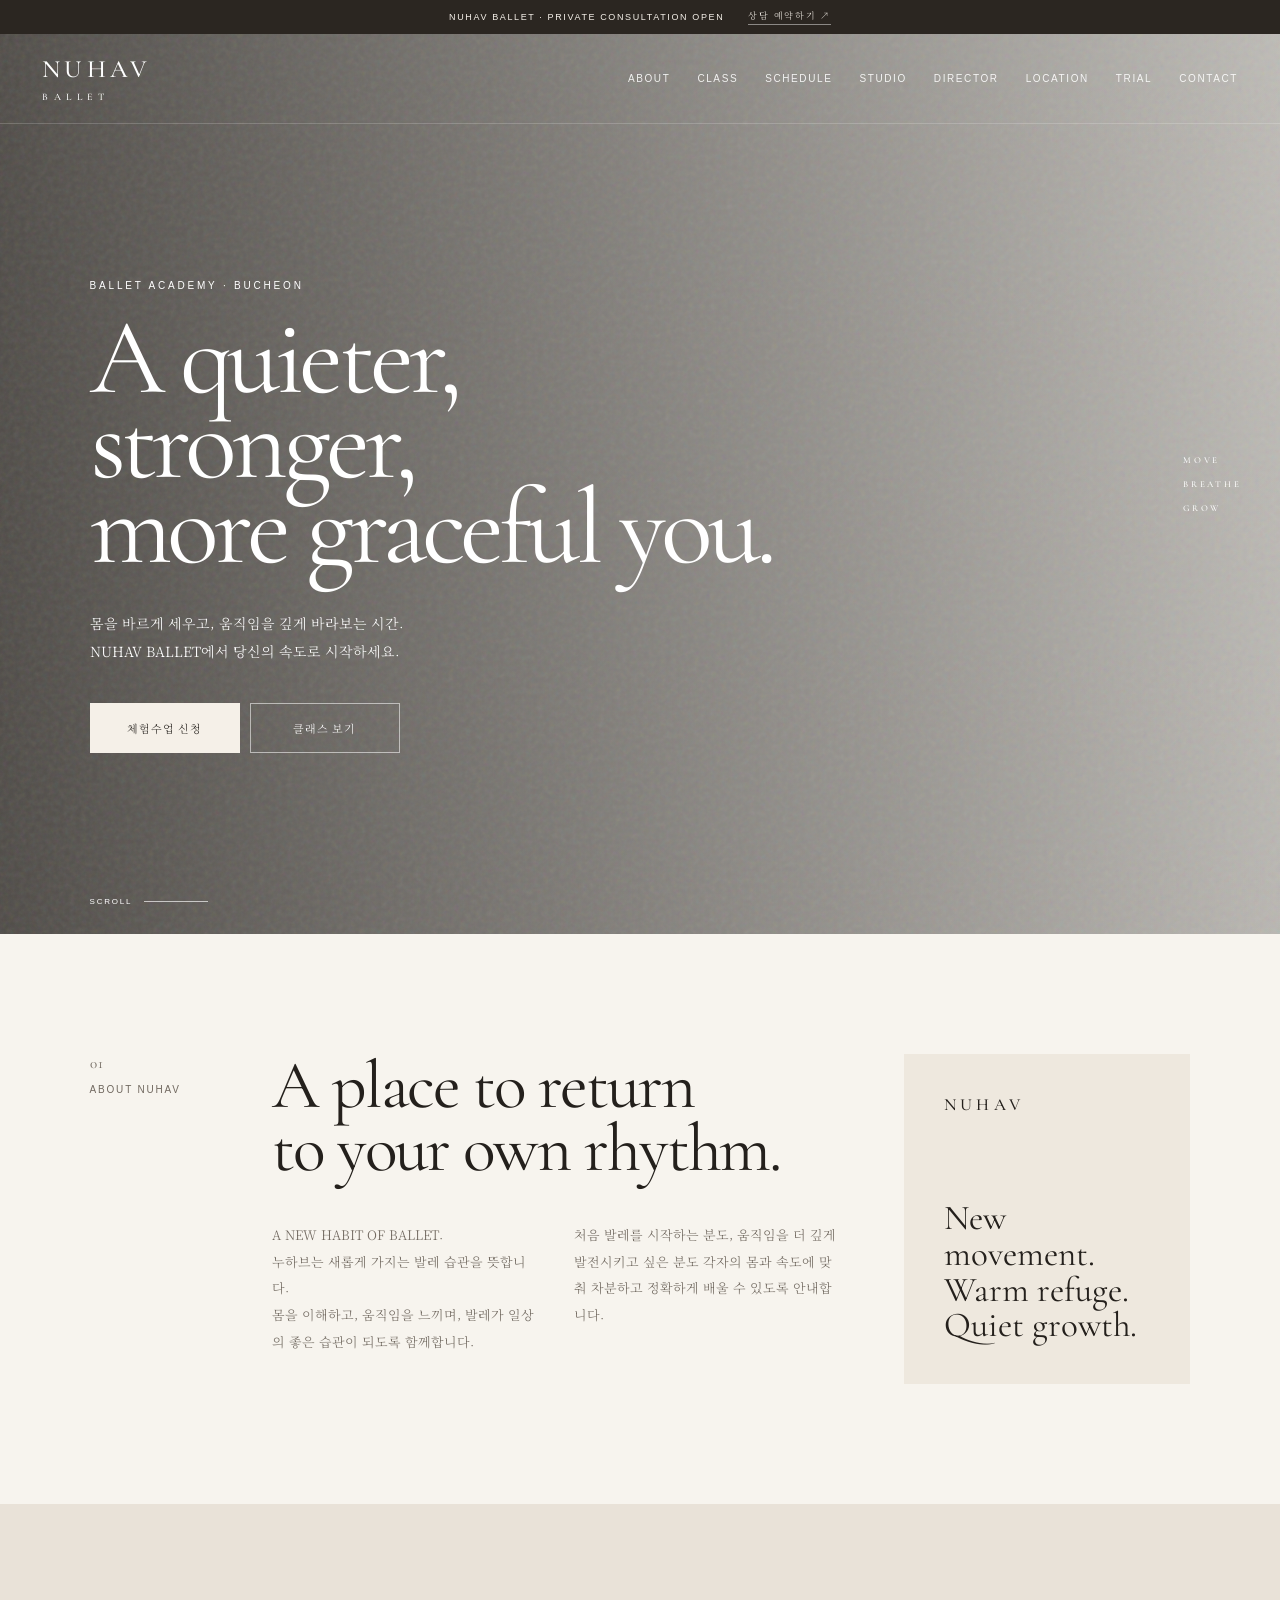
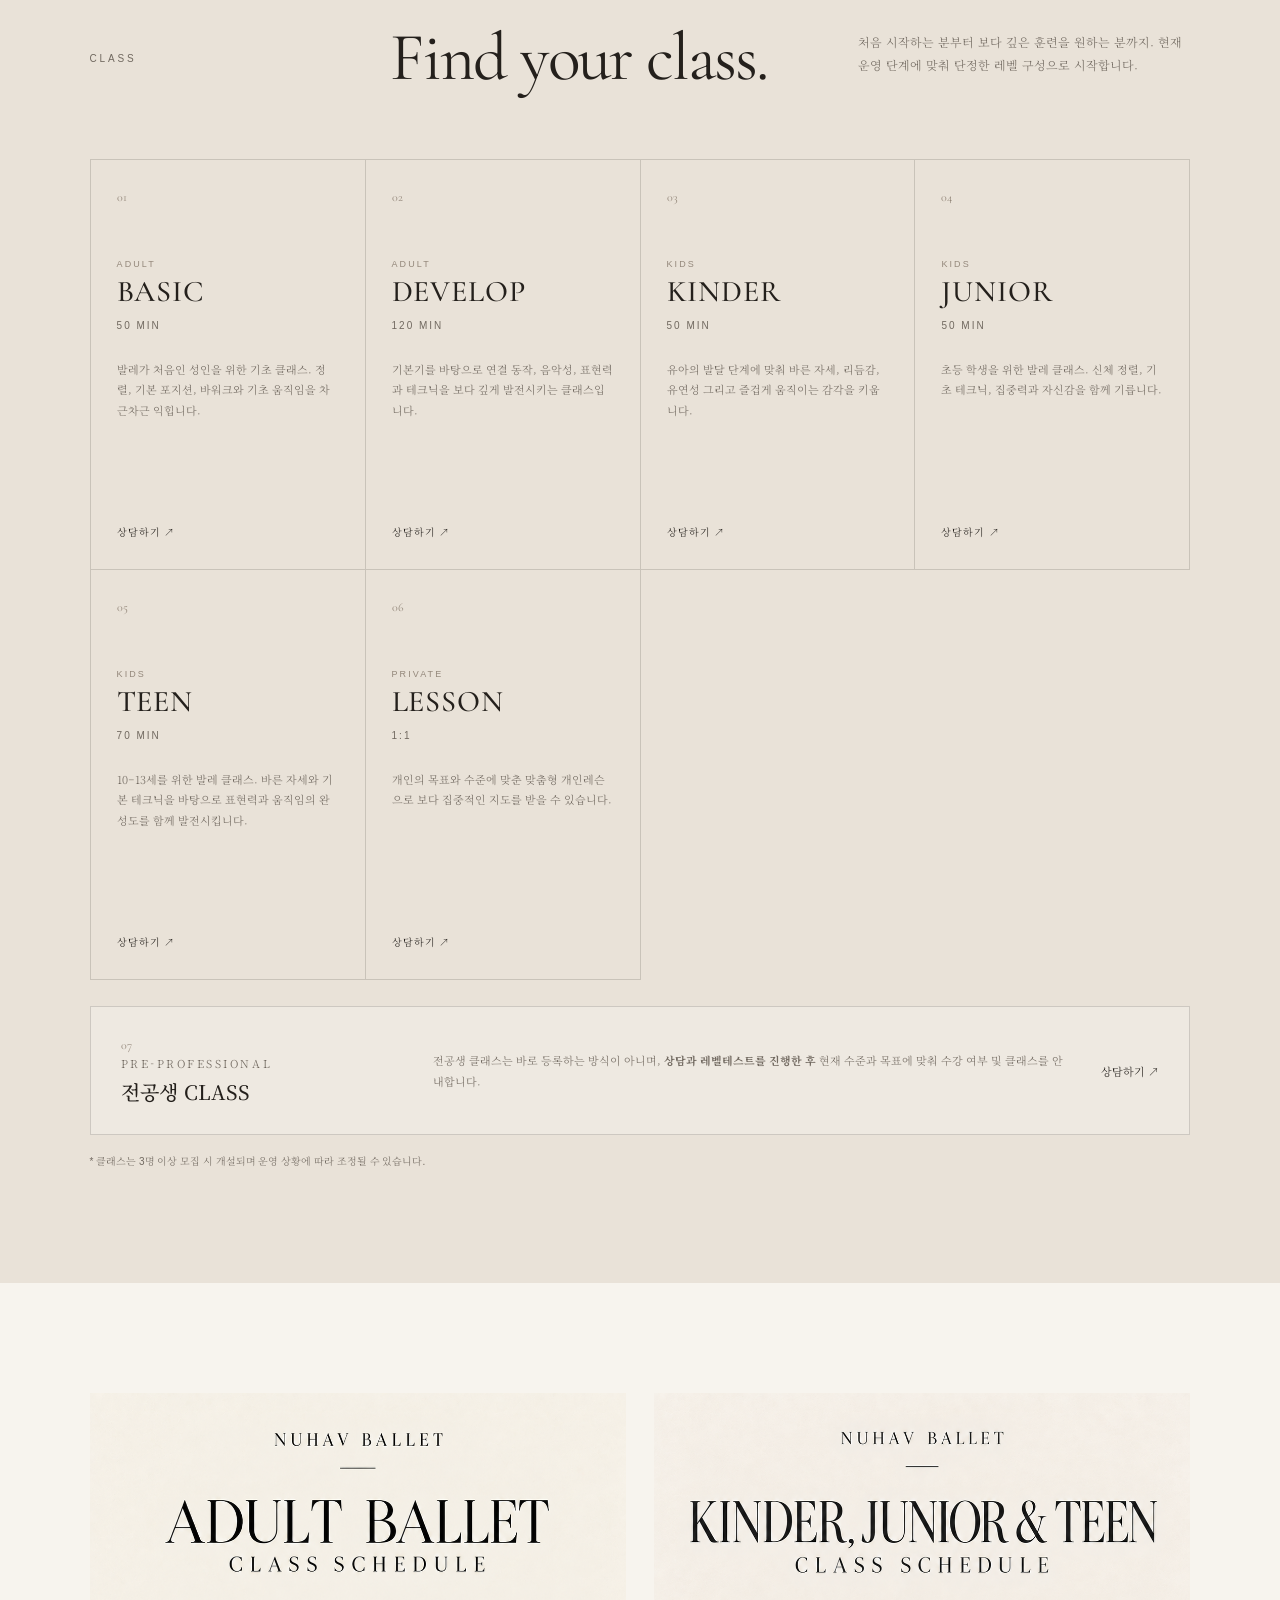
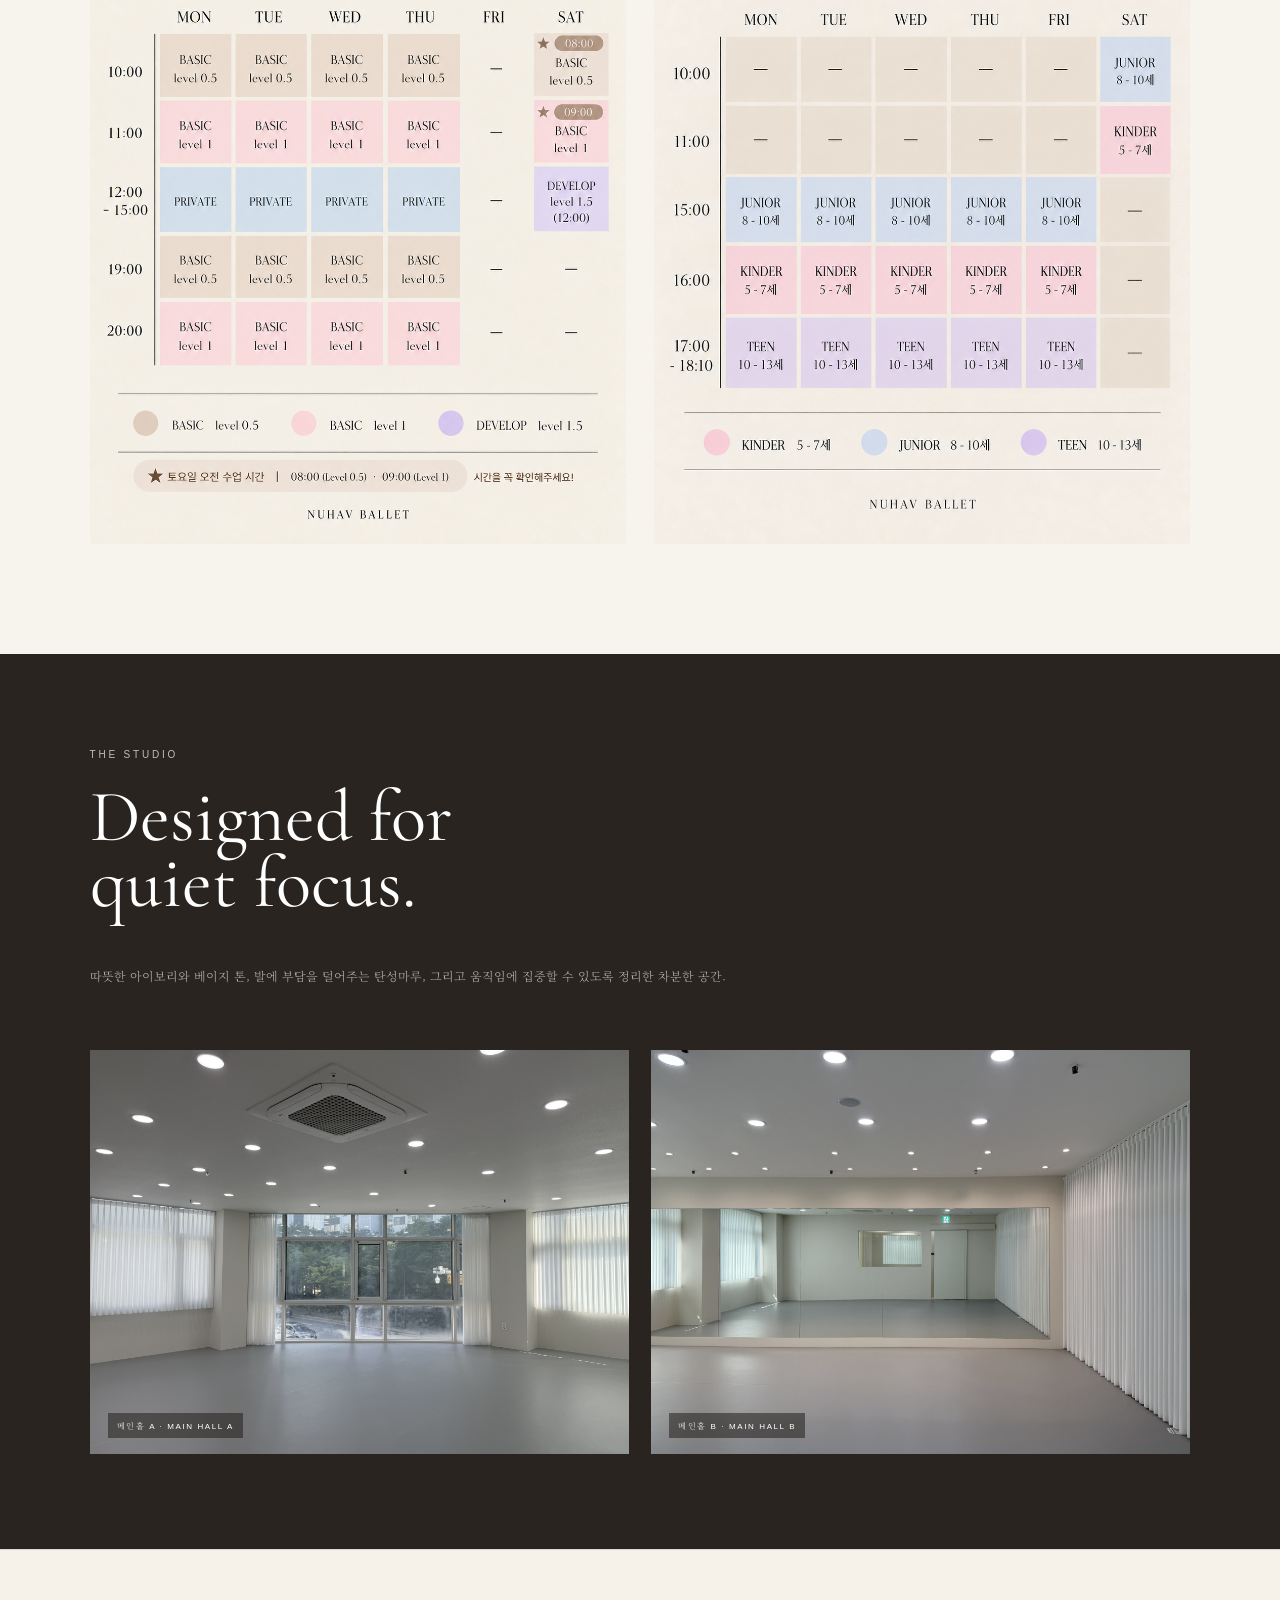
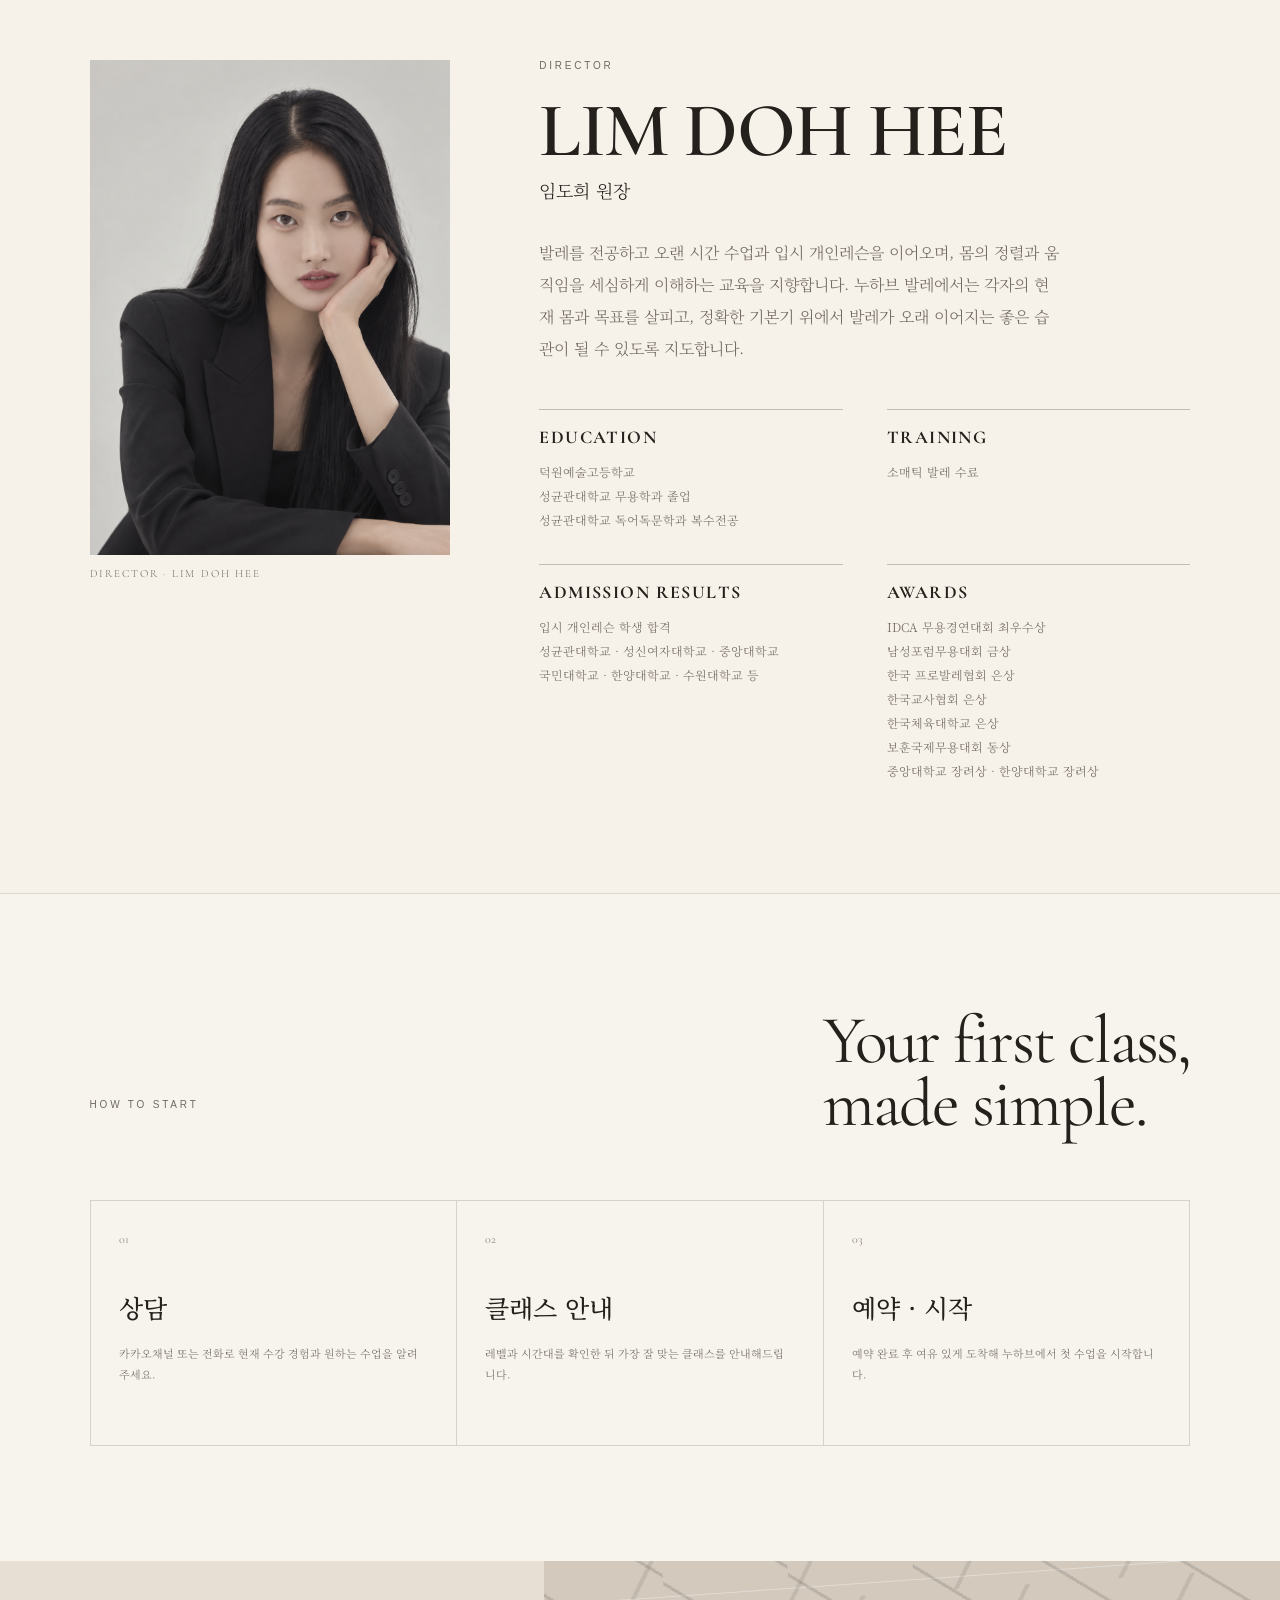
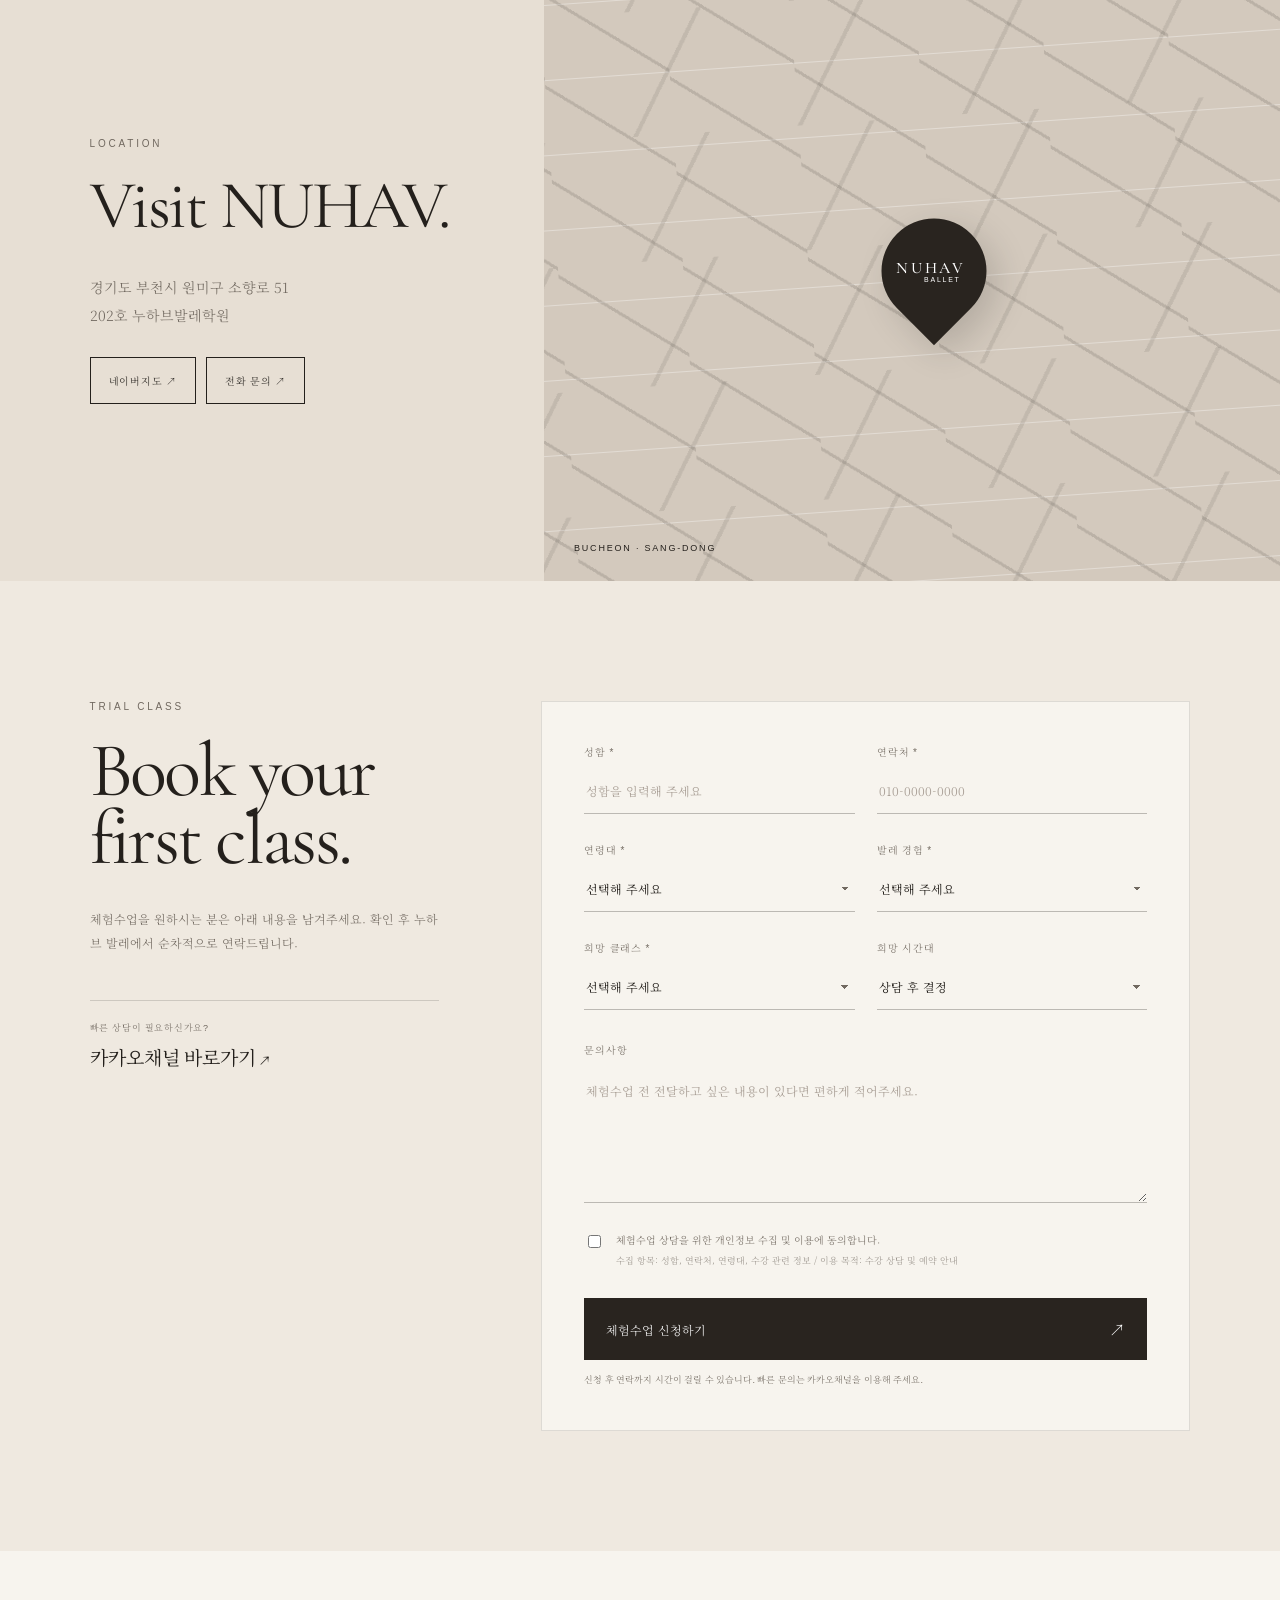
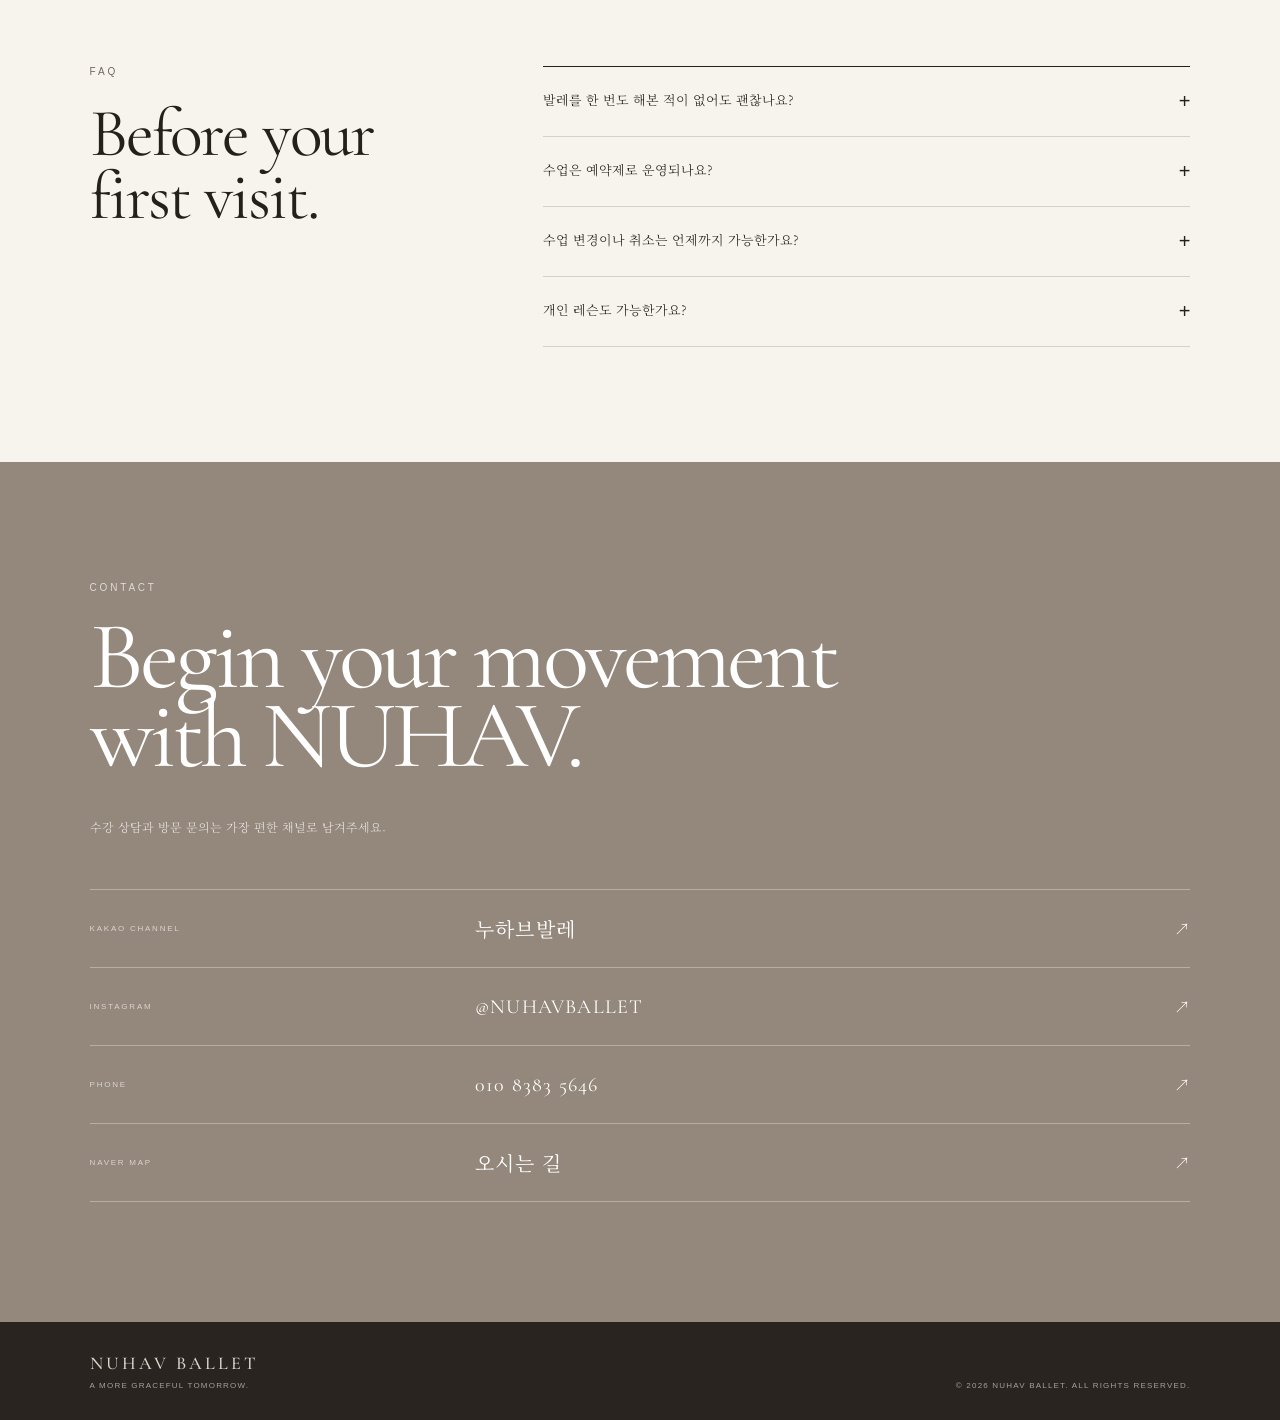
==== index.html @ 1d41208e "Update index.html" ====
<!DOCTYPE html>
<html lang="ko">
<head>
  <meta charset="UTF-8" />
  <meta name="viewport" content="width=device-width, initial-scale=1.0" />
  <meta name="description" content="부천 중동·상동 누하브 발레. 성인발레, Kinder, Junior, Teen, 개인레슨과 전공생 상담·레벨테스트를 운영하는 발레 교육기관입니다." />
  <meta name="robots" content="index,follow,max-image-preview:large" />
  <link rel="canonical" href="https://www.nuhavballet.com/" />
  <meta name="theme-color" content="#f2eee7" />
  <meta property="og:title" content="누하브 발레 | 부천 중동·상동 발레 | NUHAV BALLET" />
  <meta property="og:description" content="부천 중동·상동 누하브 발레. 성인발레, Kinder, Junior, Teen, 개인레슨 및 전공생 상담·레벨테스트." />
  <meta property="og:type" content="website" />
  <meta property="og:url" content="https://www.nuhavballet.com/" />
 <meta property="og:image" content="https://www.nuhavballet.com/nuhav_link_cover.png?v=20260916" />
  <title>누하브 발레 | 부천 중동·상동 성인·키즈 발레 | NUHAV BALLET</title>

  <link rel="preconnect" href="https://fonts.googleapis.com">
  <link rel="preconnect" href="https://fonts.gstatic.com" crossorigin>
  <link href="https://fonts.googleapis.com/css2?family=Cormorant+Garamond:wght@400;500;600&family=Noto+Serif+KR:wght@300;400;500&display=swap" rel="stylesheet">
<link rel="stylesheet" href="style.css" />
</head>

<body>
  <div class="announcement">
    <span>NUHAV BALLET · PRIVATE CONSULTATION OPEN</span>
    <a href="#contact">상담 예약하기 ↗</a>
  </div>

  <header class="site-header" id="top">
    <a class="brand" href="#top" aria-label="NUHAV BALLET 홈">
      <span class="brand-main">NUHAV</span>
      <span class="brand-sub">BALLET</span>
    </a>

    <button class="menu-toggle" aria-label="메뉴 열기">☰</button>

    <nav class="nav">
      <a href="#about">ABOUT</a>
      <a href="#classes">CLASS</a>
      <a href="#schedule">SCHEDULE</a>
      <a href="#studio">STUDIO</a>
      <a href="#director">DIRECTOR</a>
      <a href="#location">LOCATION</a>
      <a href="#trial">TRIAL</a>
      <a href="#contact">CONTACT</a>
    </nav>
  </header>

  <main>
    <section class="hero">
      <div class="hero-image" aria-hidden="true"></div>
      <div class="hero-overlay"></div>
      <div class="hero-grain"></div>

      <div class="hero-content">
        <p class="eyebrow">BALLET ACADEMY · BUCHEON</p>
        <h1>
          A quieter,<br>
          stronger,<br>
          more graceful you.
        </h1>
        <p class="hero-copy">
          몸을 바르게 세우고, 움직임을 깊게 바라보는 시간.<br>
          NUHAV BALLET에서 당신의 속도로 시작하세요.
        </p>
        <div class="hero-actions">
          <a class="btn btn-primary" href="#trial">체험수업 신청</a>
          <a class="btn btn-ghost" href="#classes">클래스 보기</a>
        </div>
      </div>

      <div class="hero-side">
        <span>MOVE</span>
        <span>BREATHE</span>
        <span>GROW</span>
      </div>

      <a class="scroll-indicator" href="#about">
        <span>SCROLL</span>
        <i></i>
      </a>
    </section>

    <section class="section about" id="about">
      <div class="section-kicker">
        <span>01</span>
        <p>ABOUT NUHAV</p>
      </div>

      <div class="about-main reveal">
        <h2>A place to return<br>to your own rhythm.</h2>
        <div class="about-columns">
          <p>
            A NEW HABIT OF BALLET.<br>
            누하브는 새롭게 가지는 발레 습관을 뜻합니다.<br>
            몸을 이해하고, 움직임을 느끼며, 발레가 일상의 좋은 습관이 되도록 함께합니다.
          </p>
          <p>
            처음 발레를 시작하는 분도, 움직임을 더 깊게 발전시키고 싶은 분도
            각자의 몸과 속도에 맞춰 차분하고 정확하게 배울 수 있도록 안내합니다.
          </p>
        </div>
      </div>

      <div class="manifesto reveal">
        <span>NUHAV</span>
        <p>New movement.<br>Warm refuge.<br>Quiet growth.</p>
      </div>
    </section>

    <section class="class-overview" id="classes">
      <div class="class-intro reveal">
        <p class="eyebrow dark">CLASS</p>
        <h2>Find your class.</h2>
        <p>
          처음 시작하는 분부터 보다 깊은 훈련을 원하는 분까지.
          현재 운영 단계에 맞춰 단정한 레벨 구성으로 시작합니다.
        </p>
      </div>

      <div class="class-cards">
        <article class="program-card">
          <span class="program-no">01</span>
          <div>
            <p class="program-label">ADULT</p>
            <h3>BASIC</h3>
          </div>
          <p class="program-time">50 MIN</p>
          <p class="program-desc">발레가 처음인 성인을 위한 기초 클래스. 정렬, 기본 포지션, 바워크와 기초 움직임을 차근차근 익힙니다.</p>
          <a href="#contact">상담하기 ↗</a>
        </article>

        <article class="program-card">
          <span class="program-no">02</span>
          <div>
            <p class="program-label">ADULT</p>
            <h3>DEVELOP</h3>
          </div>
          <p class="program-time">120 MIN</p>
          <p class="program-desc">기본기를 바탕으로 연결 동작, 음악성, 표현력과 테크닉을 보다 깊게 발전시키는 클래스입니다.</p>
          <a href="#contact">상담하기 ↗</a>
        </article>

        <article class="program-card">
          <span class="program-no">03</span>
          <div>
            <p class="program-label">KIDS</p>
            <h3>KINDER</h3>
          </div>
          <p class="program-time">50 MIN</p>
          <p class="program-desc">유아의 발달 단계에 맞춰 바른 자세, 리듬감, 유연성 그리고 즐겁게 움직이는 감각을 키웁니다.</p>
          <a href="#contact">상담하기 ↗</a>
        </article>

        <article class="program-card">
          <span class="program-no">04</span>
          <div>
            <p class="program-label">KIDS</p>
            <h3>JUNIOR</h3>
          </div>
          <p class="program-time">50 MIN</p>
          <p class="program-desc">초등 학생을 위한 발레 클래스. 신체 정렬, 기초 테크닉, 집중력과 자신감을 함께 기릅니다.</p>
          <a href="#contact">상담하기 ↗</a>
        </article>

        <article class="program-card reveal">
          <span class="program-no">05</span>
          <div><p class="program-label">KIDS</p><h3>TEEN</h3></div>
          <p class="program-time">70 MIN</p>
          <p class="program-desc">10–13세를 위한 발레 클래스. 바른 자세와 기본 테크닉을 바탕으로 표현력과 움직임의 완성도를 함께 발전시킵니다.</p>
          <a href="#contact">상담하기 ↗</a>
        </article>

        <article class="program-card reveal">
          <span class="program-no">06</span>
          <div><p class="program-label">PRIVATE</p><h3>LESSON</h3></div>
          <p class="program-time">1:1</p>
          <p class="program-desc">개인의 목표와 수준에 맞춘 맞춤형 개인레슨으로 보다 집중적인 지도를 받을 수 있습니다.</p>
          <a href="#contact">상담하기 ↗</a>
        </article>
      </div>

      <div class="prepro-card reveal">
        <div><span class="program-no">07</span><p class="program-label">PRE-PROFESSIONAL</p><h3>전공생 CLASS</h3></div>
        <p>전공생 클래스는 바로 등록하는 방식이 아니며, <strong>상담과 레벨테스트를 진행한 후</strong> 현재 수준과 목표에 맞춰 수강 여부 및 클래스를 안내합니다.</p>
        <a href="#contact">상담하기 ↗</a>
      </div>
      <p class="class-note">* 클래스는 3명 이상 모집 시 개설되며 운영 상황에 따라 조정될 수 있습니다.</p>
    </section>

    <section class="schedule-section schedule-images-section" id="schedule">
  <div class="schedule-image-grid reveal">
    <img src="schedule_adult.png" alt="Adult Ballet Class Schedule">
    <img src="schedule_kids.png" alt="Kinder Junior Teen Class Schedule">
  </div>
</section>

    <section class="studio-editorial" id="studio">
      <div class="studio-text reveal">
        <p class="eyebrow light">THE STUDIO</p>
        <h2>Designed for<br>quiet focus.</h2>
        <p>
          따뜻한 아이보리와 베이지 톤, 발에 부담을 덜어주는 탄성마루,
          그리고 움직임에 집중할 수 있도록 정리한 차분한 공간.
        </p>
      </div>

      <figure class="studio-main-photo reveal">
        <img src="studio_main_a.png" alt="누하브 발레 메인홀 A">
        <figcaption>메인홀 A · MAIN HALL A</figcaption>
      </figure>

      <figure class="studio-sub-photo reveal">
        <img src="studio_main_b.png" alt="누하브 발레 메인홀 B">
        <figcaption>메인홀 B · MAIN HALL B</figcaption>
      </figure>
    </section>

    <section class="director-section reveal" id="director">
      <div class="director-portrait-wrap">
        <figure class="director-portrait">
          <img src="director_lim_doh_hee.png" alt="누하브 발레 임도희 원장 프로필" loading="lazy">
        </figure>
        <p class="director-caption">DIRECTOR · LIM DOH HEE</p>
      </div>
      <div class="director-content">
        <div class="director-heading">
          <p class="eyebrow dark">DIRECTOR</p>
          <h2>LIM DOH HEE</h2>
          <p class="director-name">임도희 원장</p>
          <p class="director-copy">발레를 전공하고 오랜 시간 수업과 입시 개인레슨을 이어오며, 몸의 정렬과 움직임을 세심하게 이해하는 교육을 지향합니다. 누하브 발레에서는 각자의 현재 몸과 목표를 살피고, 정확한 기본기 위에서 발레가 오래 이어지는 좋은 습관이 될 수 있도록 지도합니다.</p>
        </div>
        <div class="director-profile">
          <div><h3>EDUCATION</h3><p>덕원예술고등학교<br>성균관대학교 무용학과 졸업<br>성균관대학교 독어독문학과 복수전공</p></div>
          <div><h3>TRAINING</h3><p>소매틱 발레 수료</p></div>
          <div><h3>ADMISSION RESULTS</h3><p>입시 개인레슨 학생 합격<br>성균관대학교 · 성신여자대학교 · 중앙대학교<br>국민대학교 · 한양대학교 · 수원대학교 등</p></div>
          <div><h3>AWARDS</h3><p>IDCA 무용경연대회 최우수상<br>남성포럼무용대회 금상<br>한국 프로발레협회 은상<br>한국교사협회 은상<br>한국체육대학교 은상<br>보훈국제무용대회 동상<br>중앙대학교 장려상 · 한양대학교 장려상</p></div>
        </div>
      </div>
    </section>

    <section class="steps-section">
      <div class="steps-title reveal">
        <p class="eyebrow dark">HOW TO START</p>
        <h2>Your first class,<br>made simple.</h2>
      </div>
      <div class="steps reveal">
        <div class="step">
          <span>01</span>
          <h3>상담</h3>
          <p>카카오채널 또는 전화로 현재 수강 경험과 원하는 수업을 알려주세요.</p>
        </div>
        <div class="step">
          <span>02</span>
          <h3>클래스 안내</h3>
          <p>레벨과 시간대를 확인한 뒤 가장 잘 맞는 클래스를 안내해드립니다.</p>
        </div>
        <div class="step">
          <span>03</span>
          <h3>예약 · 시작</h3>
          <p>예약 완료 후 여유 있게 도착해 누하브에서 첫 수업을 시작합니다.</p>
        </div>
      </div>
    </section>

    <section class="location-section" id="location">
      <div class="location-copy reveal">
        <p class="eyebrow dark">LOCATION</p>
        <h2>Visit NUHAV.</h2>
        <p class="location-address">
          경기도 부천시 원미구 소향로 51<br>
          202호 누하브발레학원
        </p>
        <div class="location-buttons">
          <a class="line-button" href="https://naver.me/G8fPqrv3" target="_blank" rel="noopener">네이버지도 ↗</a>
          <a class="line-button" href="tel:01083835646">전화 문의 ↗</a>
        </div>
      </div>

      <a class="map-preview reveal" href="https://naver.me/G8fPqrv3" target="_blank" rel="noopener">
        <div class="map-grid"></div>
        <div class="map-pin">
          <span>NUHAV</span>
          <small>BALLET</small>
        </div>
        <div class="map-copy">BUCHEON · SANG-DONG</div>
      </a>
    </section>


    <section class="trial-section" id="trial">
      <div class="trial-intro reveal">
        <p class="eyebrow dark">TRIAL CLASS</p>
        <h2>Book your<br>first class.</h2>
        <p class="trial-copy">
          체험수업을 원하시는 분은 아래 내용을 남겨주세요.
          확인 후 누하브 발레에서 순차적으로 연락드립니다.
        </p>

        <div class="trial-contact-note">
          <span>빠른 상담이 필요하신가요?</span>
          <a href="https://pf.kakao.com/_xnpvJX" target="_blank" rel="noopener">카카오채널 바로가기 ↗</a>
        </div>
      </div>

      <form class="trial-form reveal"
            name="trial-class"
            method="POST"
            data-netlify="true"
            netlify-honeypot="bot-field"
            action="thanks.html">
        <input type="hidden" name="form-name" value="trial-class">
        <p class="hidden-field">
          <label>Don’t fill this out: <input name="bot-field"></label>
        </p>

        <div class="form-grid">
          <label class="field">
            <span>성함 *</span>
            <input type="text" name="name" placeholder="성함을 입력해 주세요" required>
          </label>

          <label class="field">
            <span>연락처 *</span>
            <input type="tel" name="phone" placeholder="010-0000-0000" inputmode="tel" required>
          </label>

          <label class="field">
            <span>연령대 *</span>
            <select name="age_group" required>
              <option value="" selected disabled>선택해 주세요</option>
              <option>유아</option>
              <option>초등학생</option>
              <option>중학생 이상</option>
              <option>20대</option>
              <option>30대</option>
              <option>40대</option>
              <option>50대 이상</option>
            </select>
          </label>

          <label class="field">
            <span>발레 경험 *</span>
            <select name="experience" required>
              <option value="" selected disabled>선택해 주세요</option>
              <option>처음이에요</option>
              <option>3개월 미만</option>
              <option>3개월–1년</option>
              <option>1년 이상</option>
              <option>전공 경험 있음</option>
            </select>
          </label>

          <label class="field">
            <span>희망 클래스 *</span>
            <select name="class" required>
              <option value="" selected disabled>선택해 주세요</option>
              <option>Adult Basic</option>
              <option>Adult Develop</option>
              <option>Kinder</option>
              <option>Junior</option>
              <option>Teen</option>
              <option>Private Lesson</option>
              <option>전공생 상담·레벨테스트</option>
              <option>상담 후 결정</option>
            </select>
          </label>

          <label class="field">
            <span>희망 시간대</span>
            <select name="preferred_time">
              <option value="" selected>상담 후 결정</option>
              <option>평일 오전</option>
              <option>평일 오후</option>
              <option>평일 저녁</option>
              <option>토요일 오전</option>
              <option>개인레슨 12:00–15:00</option>
            </select>
          </label>
        </div>

        <label class="field field-full">
          <span>문의사항</span>
          <textarea name="message" rows="5" placeholder="체험수업 전 전달하고 싶은 내용이 있다면 편하게 적어주세요."></textarea>
        </label>

        <label class="privacy-check">
          <input type="checkbox" name="privacy_agree" value="동의" required>
          <span>
            체험수업 상담을 위한 개인정보 수집 및 이용에 동의합니다.
            <small>수집 항목: 성함, 연락처, 연령대, 수강 관련 정보 / 이용 목적: 수강 상담 및 예약 안내</small>
          </span>
        </label>

        <button class="trial-submit" type="submit">
          <span>체험수업 신청하기</span>
          <em>↗</em>
        </button>

        <p class="form-helper">
          신청 후 연락까지 시간이 걸릴 수 있습니다. 빠른 문의는 카카오채널을 이용해 주세요.
        </p>
      </form>
    </section>

    <section class="faq-section">
      <div class="faq-title reveal">
        <p class="eyebrow dark">FAQ</p>
        <h2>Before your first visit.</h2>
      </div>

      <div class="faq-list reveal">
        <button class="faq-item">
          <span>발레를 한 번도 해본 적이 없어도 괜찮나요?</span>
          <i>+</i>
          <p>네. Adult Basic은 처음 시작하는 분도 부담 없이 참여할 수 있도록 기본 정렬과 기초 동작부터 진행합니다.</p>
        </button>
        <button class="faq-item">
          <span>수업은 예약제로 운영되나요?</span>
          <i>+</i>
          <p>네. 원활한 클래스 운영을 위해 모든 수업은 예약제로 운영됩니다.</p>
        </button>
        <button class="faq-item">
          <span>수업 변경이나 취소는 언제까지 가능한가요?</span>
          <i>+</i>
          <p>수업 시작 24시간 전까지 변경이 가능하며, 24시간 이내 취소 및 무단 결석은 1회 수업으로 차감됩니다.</p>
        </button>
        <button class="faq-item">
          <span>개인 레슨도 가능한가요?</span>
          <i>+</i>
          <p>네. Private Lesson은 사전 상담 및 예약을 통해 진행합니다.</p>
        </button>
      </div>
    </section>

    <section class="contact" id="contact">
      <div class="contact-inner reveal">
        <p class="eyebrow light">CONTACT</p>
        <h2>Begin your movement<br>with NUHAV.</h2>
        <p class="contact-copy">수강 상담과 방문 문의는 가장 편한 채널로 남겨주세요.</p>

        <div class="contact-links">
          <a href="https://pf.kakao.com/_xnpvJX" target="_blank" rel="noopener">
            <span>KAKAO CHANNEL</span><b>누하브발레</b><em>↗</em>
          </a>
          <a href="https://www.instagram.com/nuhavballet/" target="_blank" rel="noopener">
            <span>INSTAGRAM</span><b>@NUHAVBALLET</b><em>↗</em>
          </a>
          <a href="tel:01083835646">
            <span>PHONE</span><b>010 8383 5646</b><em>↗</em>
          </a>
          <a href="https://naver.me/G8fPqrv3" target="_blank" rel="noopener">
            <span>NAVER MAP</span><b>오시는 길</b><em>↗</em>
          </a>
        </div>
      </div>
    </section>
  </main>

  <footer>
    <div>
      <strong>NUHAV BALLET</strong>
      <p>A MORE GRACEFUL TOMORROW.</p>
    </div>
    <p>© 2026 NUHAV BALLET. ALL RIGHTS RESERVED.</p>
  </footer>

  <div class="mobile-cta">
    <a href="tel:01083835646">전화</a>
    <a href="#trial">체험수업 신청</a>
  </div>

  <script src="script.js"></script>
</body>
</html>
---- style.css ----
*{box-sizing:border-box}
html{scroll-behavior:smooth}
:root{
  --paper:#f7f4ee;
  --ivory:#eee8de;
  --sand:#d9cfc2;
  --taupe:#94887b;
  --ink:#24201c;
  --muted:#716960;
  --deep:#29241f;
  --line:rgba(36,32,28,.16);
}
body{
  margin:0;
  background:var(--paper);
  color:var(--ink);
  font-family:Arial,"Noto Serif KR",sans-serif;
  font-weight:300;
}
a{color:inherit;text-decoration:none}
button{font:inherit}

.announcement{
  height:34px;background:#2b2621;color:#f5f0e9;
  display:flex;align-items:center;justify-content:center;gap:24px;
  font-size:9px;letter-spacing:.18em;position:relative;z-index:50
}
.announcement a{border-bottom:1px solid rgba(255,255,255,.45);padding-bottom:2px}

.site-header{
  position:fixed;top:34px;left:0;right:0;z-index:40;
  display:flex;align-items:center;justify-content:space-between;
  padding:20px 42px;color:#fff;border-bottom:1px solid rgba(255,255,255,.18);
  transition:.3s
}
.site-header.scrolled{
  top:0;background:rgba(247,244,238,.94);backdrop-filter:blur(14px);
  color:var(--ink);border-color:var(--line)
}
.brand{display:flex;flex-direction:column;line-height:.85}
.brand-main{font:500 25px "Cormorant Garamond",serif;letter-spacing:.17em}
.brand-sub{font:500 10px "Cormorant Garamond",serif;letter-spacing:.55em;margin-top:7px}
.nav{display:flex;gap:27px;font-size:10px;letter-spacing:.16em}
.nav a{opacity:.88}
.menu-toggle{display:none;border:0;background:none;color:inherit;font-size:22px}

.hero{
  min-height:100vh;position:relative;display:flex;align-items:center;
  overflow:hidden;color:white;padding:145px 7vw 80px
}
.hero-image{
  position:absolute;inset:0;
  background-image:url("assets/studio_signage.png");
  background-size:cover;background-position:center;
  transform:scale(1.02);
  filter:saturate(.55) brightness(.72)
}
.hero-overlay{
  position:absolute;inset:0;
  background:
    linear-gradient(90deg,rgba(31,27,23,.72) 0%,rgba(31,27,23,.45) 45%,rgba(31,27,23,.10) 100%),
    linear-gradient(180deg,rgba(0,0,0,.16),rgba(0,0,0,.18))
}
.hero-grain{
  position:absolute;inset:0;opacity:.14;pointer-events:none;
  background-image:url("data:image/svg+xml,%3Csvg viewBox='0 0 180 180' xmlns='http://www.w3.org/2000/svg'%3E%3Cfilter id='n'%3E%3CfeTurbulence type='fractalNoise' baseFrequency='.9' numOctaves='3' stitchTiles='stitch'/%3E%3C/filter%3E%3Crect width='100%25' height='100%25' filter='url(%23n)' opacity='.8'/%3E%3C/svg%3E")
}
.hero-content{position:relative;z-index:3;max-width:990px}
.eyebrow{font-size:10px;letter-spacing:.28em;font-weight:500;margin:0 0 25px}
.eyebrow.dark{color:var(--muted)}
.eyebrow.light{color:rgba(255,255,255,.7)}
.hero h1{
  font:400 clamp(62px,8.4vw,124px)/.79 "Cormorant Garamond","Noto Serif KR",serif;
  letter-spacing:-.045em;margin:0 0 38px
}
.hero-copy{font-family:"Noto Serif KR",serif;font-size:14px;line-height:2;opacity:.88}
.hero-actions{display:flex;gap:10px;margin-top:38px}
.btn{height:50px;min-width:150px;display:inline-flex;align-items:center;justify-content:center;font-size:11px;letter-spacing:.08em}
.btn-primary{background:#f5f0e8;color:var(--ink)}
.btn-ghost{border:1px solid rgba(255,255,255,.55)}
.hero-side{position:absolute;z-index:3;right:38px;top:50%;transform:translateY(-50%);display:flex;flex-direction:column;gap:13px;font:500 9px "Cormorant Garamond",serif;letter-spacing:.32em}
.scroll-indicator{position:absolute;z-index:3;left:7vw;bottom:28px;display:flex;align-items:center;gap:12px;font-size:8px;letter-spacing:.22em}
.scroll-indicator i{display:block;width:64px;height:1px;background:rgba(255,255,255,.65)}

.section{padding:120px 7vw}
.about{display:grid;grid-template-columns:.24fr 1.15fr .58fr;gap:5vw;align-items:start}
.section-kicker{font-size:10px;letter-spacing:.18em;color:var(--muted)}
.section-kicker span{display:block;font:400 15px "Cormorant Garamond",serif;margin-bottom:12px}
.about-main h2,.class-intro h2,.schedule-title h2,.steps-title h2,.location-copy h2,.faq-title h2{
  font:400 clamp(48px,5.3vw,80px)/.93 "Cormorant Garamond","Noto Serif KR",serif;
  letter-spacing:-.03em;margin:0
}
.about-columns{display:grid;grid-template-columns:1fr 1fr;gap:35px;margin-top:42px}
.about-columns p{
  margin:0;font-family:"Noto Serif KR",serif;font-size:13px;line-height:2.05;color:var(--muted)
}
.manifesto{background:var(--ivory);padding:40px;min-height:330px;display:flex;flex-direction:column;justify-content:space-between}
.manifesto span{font:500 17px "Cormorant Garamond",serif;letter-spacing:.25em}
.manifesto p{font:400 35px/1.02 "Cormorant Garamond",serif;margin:0}

.class-overview{background:#e9e2d8;padding:115px 7vw}
.class-intro{display:grid;grid-template-columns:.6fr 1fr .8fr;gap:4vw;align-items:end}
.class-intro>p:last-child{font-family:"Noto Serif KR",serif;font-size:12px;line-height:1.9;color:var(--muted)}
.class-cards{display:grid;grid-template-columns:repeat(4,1fr);margin-top:70px;border-top:1px solid var(--line);border-left:1px solid var(--line)}
.program-card{min-height:410px;padding:30px 26px;border-right:1px solid var(--line);border-bottom:1px solid var(--line);display:flex;flex-direction:column}
.program-no{font:400 12px "Cormorant Garamond",serif;color:var(--taupe);margin-bottom:55px}
.program-label{font-size:9px;letter-spacing:.23em;color:var(--taupe);margin:0 0 4px}
.program-card h3{font:500 30px "Cormorant Garamond",serif;letter-spacing:.03em;margin:0}
.program-time{font-size:10px;letter-spacing:.2em;color:var(--muted);margin:10px 0 28px}
.program-desc{font-family:"Noto Serif KR",serif;font-size:11px;line-height:1.9;color:var(--muted);margin:0}
.program-card a{margin-top:auto;padding-top:30px;font-size:10px;letter-spacing:.1em}
.class-note{font-size:10px;color:var(--muted);margin:18px 0 0}

.schedule-section{padding:120px 7vw;display:grid;grid-template-columns:.7fr 1.3fr;gap:7vw}
.schedule-title>p:last-child{font-family:"Noto Serif KR",serif;font-size:12px;line-height:1.9;color:var(--muted);max-width:420px;margin-top:30px}
.schedule-shell{border-top:1px solid var(--ink)}
.schedule-row{display:grid;grid-template-columns:.6fr 1.4fr 1fr;min-height:68px;align-items:center;border-bottom:1px solid var(--line)}
.schedule-row span,.schedule-row strong{font-size:11px;letter-spacing:.08em}
.schedule-row strong{font-weight:400}
.schedule-row.head span{font-size:9px;letter-spacing:.2em;color:var(--muted)}

.studio-editorial{background:var(--deep);color:#fff;display:grid;grid-template-columns:.74fr 1.26fr .63fr;gap:16px;padding:95px 7vw;min-height:760px}
.studio-text{display:flex;flex-direction:column;justify-content:center;padding-right:3vw}
.studio-text h2{font:400 clamp(52px,5.7vw,85px)/.9 "Cormorant Garamond","Noto Serif KR",serif;margin:0 0 35px}
.studio-text>p:last-child{font-family:"Noto Serif KR",serif;font-size:12px;line-height:2;opacity:.65}
.studio-main-photo,.studio-sub-photo{margin:0;position:relative;overflow:hidden}
.studio-main-photo img,.studio-sub-photo img{width:100%;height:100%;object-fit:cover;display:block;filter:saturate(.75)}
.studio-main-photo figcaption,.studio-sub-photo figcaption{position:absolute;left:18px;bottom:16px;font-size:8px;letter-spacing:.2em;background:rgba(36,32,28,.55);padding:7px 9px}
.studio-sub-photo{margin-top:125px;margin-bottom:70px}

.steps-section{padding:115px 7vw;background:var(--paper)}
.steps-title{display:flex;justify-content:space-between;align-items:end}
.steps-title h2{max-width:650px}
.steps{display:grid;grid-template-columns:repeat(3,1fr);margin-top:65px;border-top:1px solid var(--line);border-left:1px solid var(--line)}
.step{min-height:245px;padding:28px;border-right:1px solid var(--line);border-bottom:1px solid var(--line)}
.step span{font:400 12px "Cormorant Garamond",serif;color:var(--taupe)}
.step h3{font:500 25px "Noto Serif KR",serif;margin:42px 0 18px}
.step p{font-family:"Noto Serif KR",serif;font-size:11px;line-height:1.9;color:var(--muted);max-width:310px}

.location-section{display:grid;grid-template-columns:.85fr 1.15fr;min-height:620px;background:#e7dfd4}
.location-copy{padding:105px 7vw;display:flex;flex-direction:column;justify-content:center}
.location-address{font-family:"Noto Serif KR",serif;font-size:14px;line-height:2;color:var(--muted);margin:36px 0 28px}
.location-buttons{display:flex;gap:10px;flex-wrap:wrap}
.line-button{padding:15px 18px;border:1px solid var(--ink);font-size:10px;letter-spacing:.08em}
.map-preview{position:relative;overflow:hidden;background:#d3c9bd}
.map-grid{position:absolute;inset:-15%;background:
linear-gradient(35deg,transparent 49%,rgba(74,68,62,.18) 49%,rgba(74,68,62,.18) 51%,transparent 51%) 0 0/125px 95px,
linear-gradient(120deg,transparent 49%,rgba(74,68,62,.12) 49%,rgba(74,68,62,.12) 51%,transparent 51%) 0 0/165px 125px,
linear-gradient(0deg,transparent 49%,rgba(255,255,255,.35) 49%,rgba(255,255,255,.35) 51%,transparent 51%) 0 0/75px 75px;
transform:rotate(-4deg)}
.map-pin{position:absolute;left:53%;top:50%;transform:translate(-50%,-50%) rotate(-45deg);width:105px;height:105px;border-radius:50% 50% 50% 0;background:var(--deep);color:white;display:flex;align-items:center;justify-content:center;flex-direction:column;box-shadow:0 15px 35px rgba(0,0,0,.15)}
.map-pin span,.map-pin small{transform:rotate(45deg)}
.map-pin span{font:500 16px "Cormorant Garamond",serif;letter-spacing:.17em}
.map-pin small{font-size:7px;letter-spacing:.25em;margin-top:3px}
.map-copy{position:absolute;left:30px;bottom:28px;font-size:9px;letter-spacing:.2em}

.faq-section{padding:115px 7vw;display:grid;grid-template-columns:.72fr 1.28fr;gap:7vw}
.faq-list{border-top:1px solid var(--ink)}
.faq-item{width:100%;text-align:left;border:0;border-bottom:1px solid var(--line);background:none;padding:23px 0;display:grid;grid-template-columns:1fr auto;gap:20px;cursor:pointer;color:var(--ink)}
.faq-item>span{font-family:"Noto Serif KR",serif;font-size:13px}
.faq-item i{font-style:normal;font-size:20px;font-weight:200}
.faq-item p{display:none;grid-column:1/-1;font-family:"Noto Serif KR",serif;font-size:11px;line-height:1.9;color:var(--muted);max-width:760px;margin:2px 0 4px}
.faq-item.open p{display:block}
.faq-item.open i{transform:rotate(45deg)}

.contact{background:#94877b;color:#fff;padding:120px 7vw}
.contact-inner{max-width:1100px}
.contact h2{font:400 clamp(60px,7.5vw,108px)/.82 "Cormorant Garamond","Noto Serif KR",serif;letter-spacing:-.04em;margin:0 0 40px}
.contact-copy{font-family:"Noto Serif KR",serif;font-size:12px;line-height:2;opacity:.8}
.contact-links{margin-top:50px;border-top:1px solid rgba(255,255,255,.32)}
.contact-links a{min-height:78px;border-bottom:1px solid rgba(255,255,255,.32);display:grid;grid-template-columns:.7fr 1.3fr auto;align-items:center;gap:20px;transition:.2s}
.contact-links span{font-size:8px;letter-spacing:.22em;opacity:.65}
.contact-links b{font:400 20px "Cormorant Garamond","Noto Serif KR",serif;letter-spacing:.06em}
.contact-links em{font-style:normal}
.contact-links a:hover{padding-left:8px}

footer{background:var(--deep);color:#ddd5cb;padding:30px 7vw;display:flex;align-items:flex-end;justify-content:space-between;gap:25px}
footer strong{font:500 18px "Cormorant Garamond",serif;letter-spacing:.17em}
footer p{font-size:8px;letter-spacing:.15em;margin:7px 0 0;opacity:.7}

.mobile-cta{display:none}

@media(max-width:900px){
  .announcement{justify-content:space-between;padding:0 14px}
  .announcement span{font-size:7px}
  .site-header{top:34px;padding:17px 20px}
  .site-header.scrolled{top:0}
  .menu-toggle{display:block}
  .nav{display:none;position:absolute;top:64px;left:0;right:0;background:rgba(247,244,238,.98);color:var(--ink);padding:24px 20px;flex-direction:column;gap:20px}
  .nav.open{display:flex}
  .hero{padding:125px 24px 90px}
  .hero h1{font-size:63px}
  .hero-copy br{display:none}
  .hero-side{display:none}
  .hero-actions{flex-direction:column;align-items:flex-start}
  .btn{width:100%}
  .scroll-indicator{left:24px}
  .about{grid-template-columns:1fr;padding:85px 24px}
  .section-kicker{display:none}
  .about-columns{grid-template-columns:1fr}
  .manifesto{min-height:260px}
  .class-overview{padding:85px 24px}
  .class-intro{grid-template-columns:1fr}
  .class-cards{grid-template-columns:1fr 1fr}
  .schedule-section{grid-template-columns:1fr;padding:85px 24px}
  .studio-editorial{grid-template-columns:1fr;padding:85px 24px;min-height:0}
  .studio-text{padding-right:0}
  .studio-main-photo{min-height:520px}
  .studio-sub-photo{min-height:360px;margin:0}
  .steps-section{padding:85px 24px}
  .steps-title{display:block}
  .steps{grid-template-columns:1fr}
  .location-section{grid-template-columns:1fr}
  .location-copy{padding:85px 24px}
  .map-preview{min-height:430px}
  .faq-section{grid-template-columns:1fr;padding:85px 24px}
  .contact{padding:90px 24px 120px}
  footer{padding:28px 24px 90px;flex-direction:column;align-items:flex-start}
  .mobile-cta{position:fixed;bottom:0;left:0;right:0;z-index:60;height:62px;background:rgba(247,244,238,.96);backdrop-filter:blur(12px);display:grid;grid-template-columns:.7fr 1.3fr;border-top:1px solid var(--line)}
  .mobile-cta a{display:flex;align-items:center;justify-content:center;font-size:11px;letter-spacing:.06em}
  .mobile-cta a:last-child{background:var(--deep);color:#fff}
}

@media(max-width:560px){
  .hero h1{font-size:55px}
  .class-cards{grid-template-columns:1fr}
  .schedule-row{grid-template-columns:.7fr 1.35fr .95fr}
  .schedule-row span,.schedule-row strong{font-size:10px}
  .contact-links a{grid-template-columns:1fr auto}
  .contact-links span{grid-column:1/-1;margin-bottom:-12px}
  .contact-links b{font-size:17px}
}


/* TRIAL CLASS FORM */
.trial-section{
  padding:120px 7vw;
  background:#efe9e0;
  display:grid;
  grid-template-columns:.7fr 1.3fr;
  gap:8vw;
  align-items:start
}
.trial-intro{
  position:sticky;
  top:120px
}
.trial-intro h2{
  font:400 clamp(54px,6vw,88px)/.88 "Cormorant Garamond","Noto Serif KR",serif;
  letter-spacing:-.035em;
  margin:0 0 35px
}
.trial-copy{
  font-family:"Noto Serif KR",serif;
  color:var(--muted);
  font-size:12px;
  line-height:2;
  max-width:410px
}
.trial-contact-note{
  margin-top:45px;
  padding-top:20px;
  border-top:1px solid var(--line);
  display:flex;
  flex-direction:column;
  gap:9px;
  max-width:410px
}
.trial-contact-note span{
  font-size:9px;
  letter-spacing:.08em;
  color:var(--muted)
}
.trial-contact-note a{
  font:400 19px "Cormorant Garamond","Noto Serif KR",serif
}
.trial-form{
  background:var(--paper);
  padding:42px;
  border:1px solid rgba(36,32,28,.12)
}
.hidden-field{position:absolute;left:-9999px}
.form-grid{
  display:grid;
  grid-template-columns:1fr 1fr;
  gap:28px 22px
}
.field{
  display:flex;
  flex-direction:column;
  gap:11px
}
.field>span{
  font-size:10px;
  letter-spacing:.08em;
  color:var(--muted)
}
.field input,
.field select,
.field textarea{
  width:100%;
  border:0;
  border-bottom:1px solid rgba(36,32,28,.28);
  background:transparent;
  border-radius:0;
  padding:12px 2px 14px;
  color:var(--ink);
  font-family:"Noto Serif KR",serif;
  font-size:12px;
  outline:none;
  appearance:none
}
.field select{
  background-image:
    linear-gradient(45deg,transparent 50%,var(--muted) 50%),
    linear-gradient(135deg,var(--muted) 50%,transparent 50%);
  background-position:
    calc(100% - 10px) calc(50% - 1px),
    calc(100% - 6px) calc(50% - 1px);
  background-size:4px 4px,4px 4px;
  background-repeat:no-repeat;
  padding-right:24px
}
.field textarea{
  resize:vertical;
  min-height:115px;
  line-height:1.8
}
.field input:focus,
.field select:focus,
.field textarea:focus{
  border-bottom-color:var(--ink)
}
.field input::placeholder,
.field textarea::placeholder{
  color:#aaa097
}
.field-full{
  margin-top:32px
}
.privacy-check{
  display:flex;
  gap:12px;
  align-items:flex-start;
  margin-top:28px;
  cursor:pointer
}
.privacy-check input{
  margin-top:4px;
  accent-color:var(--deep)
}
.privacy-check>span{
  font-family:"Noto Serif KR",serif;
  font-size:10px;
  line-height:1.7;
  color:var(--muted)
}
.privacy-check small{
  display:block;
  margin-top:5px;
  font-size:9px;
  opacity:.7
}
.trial-submit{
  width:100%;
  height:62px;
  margin-top:30px;
  border:0;
  background:var(--deep);
  color:#fff;
  display:flex;
  justify-content:space-between;
  align-items:center;
  padding:0 22px;
  cursor:pointer;
  transition:.2s
}
.trial-submit span{
  font-family:"Noto Serif KR",serif;
  font-size:12px
}
.trial-submit em{
  font-style:normal;
  font-size:16px
}
.trial-submit:hover{
  opacity:.9;
  padding-left:26px;
  padding-right:18px
}
.form-helper{
  margin:13px 0 0;
  color:var(--muted);
  font-size:9px;
  line-height:1.6
}

@media(max-width:900px){
  .trial-section{
    grid-template-columns:1fr;
    padding:85px 24px;
    gap:45px
  }
  .trial-intro{
    position:static
  }
  .trial-form{
    padding:28px 22px
  }
}
@media(max-width:560px){
  .form-grid{
    grid-template-columns:1fr;
    gap:23px
  }
  .trial-form{
    padding:25px 18px
  }
}

.schedule-images-section{display:block;padding:110px 7vw;background:var(--paper);}
.schedule-image-grid{max-width:1180px;margin:0 auto;display:grid;grid-template-columns:1fr 1fr;gap:28px;align-items:start;}
.schedule-image-grid img{display:block;width:100%;height:auto;}
@media(max-width:800px){.schedule-images-section{padding:72px 20px}.schedule-image-grid{grid-template-columns:1fr;gap:22px}}


/* NUHAV 2026 additions: director, pre-professional, motion */
.director-section{padding:110px 7vw;background:#f6f1e9;display:grid;grid-template-columns:minmax(280px,.85fr) minmax(420px,1.15fr);gap:8vw;border-top:1px solid rgba(36,30,25,.12);border-bottom:1px solid rgba(36,30,25,.12)}
.director-heading h2{font-family:"Cormorant Garamond",serif;font-size:clamp(48px,6vw,88px);line-height:.92;margin:16px 0 10px;font-weight:600;letter-spacing:-.02em}
.director-name{font-family:"Noto Serif KR",serif;font-size:18px;margin:0 0 34px}
.director-copy{font-family:"Noto Serif KR",serif;max-width:520px;line-height:2;color:var(--muted)}
.director-profile{display:grid;grid-template-columns:1fr 1fr;gap:34px 48px;align-content:start}
.director-profile>div{border-top:1px solid rgba(36,30,25,.25);padding-top:16px}
.director-profile h3{font-family:"Cormorant Garamond",serif;font-size:18px;letter-spacing:.08em;margin:0 0 12px}
.director-profile p{font-family:"Noto Serif KR",serif;font-size:12px;line-height:2;margin:0;color:var(--muted)}
.prepro-card{margin:26px 0 0;padding:28px 30px;border:1px solid rgba(36,30,25,.16);display:grid;grid-template-columns:.8fr 1.8fr auto;gap:28px;align-items:center;background:rgba(255,255,255,.22)}
.prepro-card h3{font-family:"Noto Serif KR",serif;margin:4px 0 0;font-size:20px;font-weight:500}
.prepro-card p{font-family:"Noto Serif KR",serif;font-size:11px;line-height:1.9;color:var(--muted);margin:0}
.prepro-card a{color:inherit;text-decoration:none;font-size:11px;white-space:nowrap}
.studio-main-photo img,.studio-sub-photo img{transition:transform 1.1s cubic-bezier(.2,.7,.2,1),filter .8s ease}
.studio-main-photo:hover img,.studio-sub-photo:hover img{transform:scale(1.018)}
.reveal{opacity:0;transform:translateY(28px);transition:opacity .9s ease,transform .9s cubic-bezier(.2,.7,.2,1)}
.reveal.is-visible{opacity:1;transform:none}
.hero-content>*{opacity:0;transform:translateY(18px);animation:nuhavIntro .9s ease forwards}
.hero-content>*:nth-child(2){animation-delay:.12s}.hero-content>*:nth-child(3){animation-delay:.24s}.hero-content>*:nth-child(4){animation-delay:.36s}
@keyframes nuhavIntro{to{opacity:1;transform:none}}
@media(max-width:900px){.director-section{grid-template-columns:1fr;gap:52px;padding:82px 24px}.director-profile{grid-template-columns:1fr 1fr}.prepro-card{grid-template-columns:1fr;gap:16px}}
@media(max-width:560px){.director-profile{grid-template-columns:1fr}.director-heading h2{font-size:52px}.prepro-card{padding:22px 18px}}
@media(prefers-reduced-motion:reduce){.reveal,.hero-content>*,.studio-main-photo img,.studio-sub-photo img{animation:none!important;transition:none!important;transform:none!important;opacity:1!important}}

/* Director portrait layout */
.director-section{grid-template-columns:minmax(280px,.82fr) minmax(480px,1.18fr);gap:7vw;align-items:start}
.director-portrait-wrap{position:sticky;top:110px}
.director-portrait{margin:0;overflow:hidden;background:#e9e4dc;aspect-ratio:4/5}
.director-portrait img{display:block;width:100%;height:100%;object-fit:cover;object-position:center 28%;transition:transform 1.2s cubic-bezier(.2,.7,.2,1)}
.director-portrait:hover img{transform:scale(1.018)}
.director-caption{margin:12px 0 0;font-family:"Cormorant Garamond",serif;font-size:11px;letter-spacing:.16em;color:var(--muted)}
.director-content{min-width:0}
.director-heading{margin-bottom:44px}
.director-heading h2{font-weight:600}
.director-profile{gap:32px 44px}
@media(max-width:900px){.director-section{grid-template-columns:1fr;gap:48px}.director-portrait-wrap{position:static;max-width:560px}.director-portrait{aspect-ratio:4/5}.director-heading{margin-bottom:38px}}
@media(max-width:560px){.director-section{padding-left:20px;padding-right:20px}.director-portrait-wrap{max-width:none}.director-caption{font-size:10px}.director-copy{font-size:12px;line-height:1.9}}
@media(prefers-reduced-motion:reduce){.director-portrait img{transition:none!important;transform:none!important}}


/* 2026-09-16 layout correction: equal studio photos + compact director + visible motion */
.studio-editorial{
  grid-template-columns:1fr 1fr;
  gap:22px;
  min-height:auto;
  align-items:start;
}
.studio-text{
  grid-column:1 / -1;
  padding:0 0 28px;
  max-width:760px;
}
.studio-main-photo,.studio-sub-photo{
  margin:0 !important;
  aspect-ratio:4 / 3;
  min-height:0 !important;
}
.studio-main-photo img,.studio-sub-photo img{
  width:100%;height:100%;object-fit:cover;
}
.director-section{
  grid-template-columns:minmax(260px,360px) minmax(0,1fr);
  gap:clamp(48px,7vw,100px);
  align-items:start;
}
.director-portrait-wrap{position:static;max-width:360px;width:100%}
.director-portrait{aspect-ratio:107 / 147;margin:0}
.director-portrait img{object-fit:cover;object-position:center top}
.reveal{opacity:0;transform:translateY(34px);transition:opacity .85s ease,transform .85s cubic-bezier(.22,.7,.2,1)}
.reveal.is-visible{opacity:1;transform:translateY(0)}
@media(max-width:900px){
  .studio-editorial{grid-template-columns:1fr;gap:18px;padding:78px 24px}
  .studio-text{grid-column:auto;padding-bottom:18px}
  .studio-main-photo,.studio-sub-photo{aspect-ratio:4 / 3}
  .director-section{grid-template-columns:1fr;gap:38px}
  .director-portrait-wrap{max-width:320px}
}
@media(max-width:560px){
  .director-portrait-wrap{max-width:260px;margin:0 auto}
  .director-caption{text-align:center}
}

/* MOBILE DIRECTOR — COMPACT EDITORIAL PROFILE */
@media (max-width: 560px) {
  .director-section{
    display:grid !important;
    grid-template-columns:1fr !important;
    gap:24px !important;
    padding:64px 20px !important;
    align-items:start !important;
  }
  .director-portrait-wrap{
    position:static !important;
    width:100% !important;
    max-width:210px !important;
    margin:0 auto !important;
  }
  .director-portrait{
    width:100% !important;
    aspect-ratio:107 / 147 !important;
    margin:0 !important;
    overflow:hidden !important;
  }
  .director-portrait img{
    display:block !important;
    width:100% !important;
    height:100% !important;
    object-fit:cover !important;
    object-position:center top !important;
  }
  .director-caption{
    margin-top:8px !important;
    text-align:center !important;
    font-size:8px !important;
    letter-spacing:.14em !important;
  }
  .director-content{min-width:0 !important;width:100% !important;}
  .director-heading{margin-bottom:28px !important;text-align:left !important;}
  .director-heading h2{
    font-size:42px !important;
    line-height:.92 !important;
    margin:10px 0 8px !important;
  }
  .director-name{font-size:14px !important;margin:0 0 20px !important;}
  .director-copy{
    max-width:none !important;
    font-size:11px !important;
    line-height:1.9 !important;
    margin:0 !important;
  }
  .director-profile{
    display:grid !important;
    grid-template-columns:minmax(0,1fr) minmax(0,1fr) !important;
    gap:22px 18px !important;
    margin-top:0 !important;
  }
  .director-profile > div{
    min-width:0 !important;
    padding-top:12px !important;
    border-top:1px solid rgba(36,30,25,.25) !important;
  }
  .director-profile h3{
    font-size:13px !important;
    line-height:1.1 !important;
    letter-spacing:.04em !important;
    margin:0 0 9px !important;
    overflow-wrap:anywhere;
  }
  .director-profile p{
    font-size:9px !important;
    line-height:1.75 !important;
    margin:0 !important;
  }
}
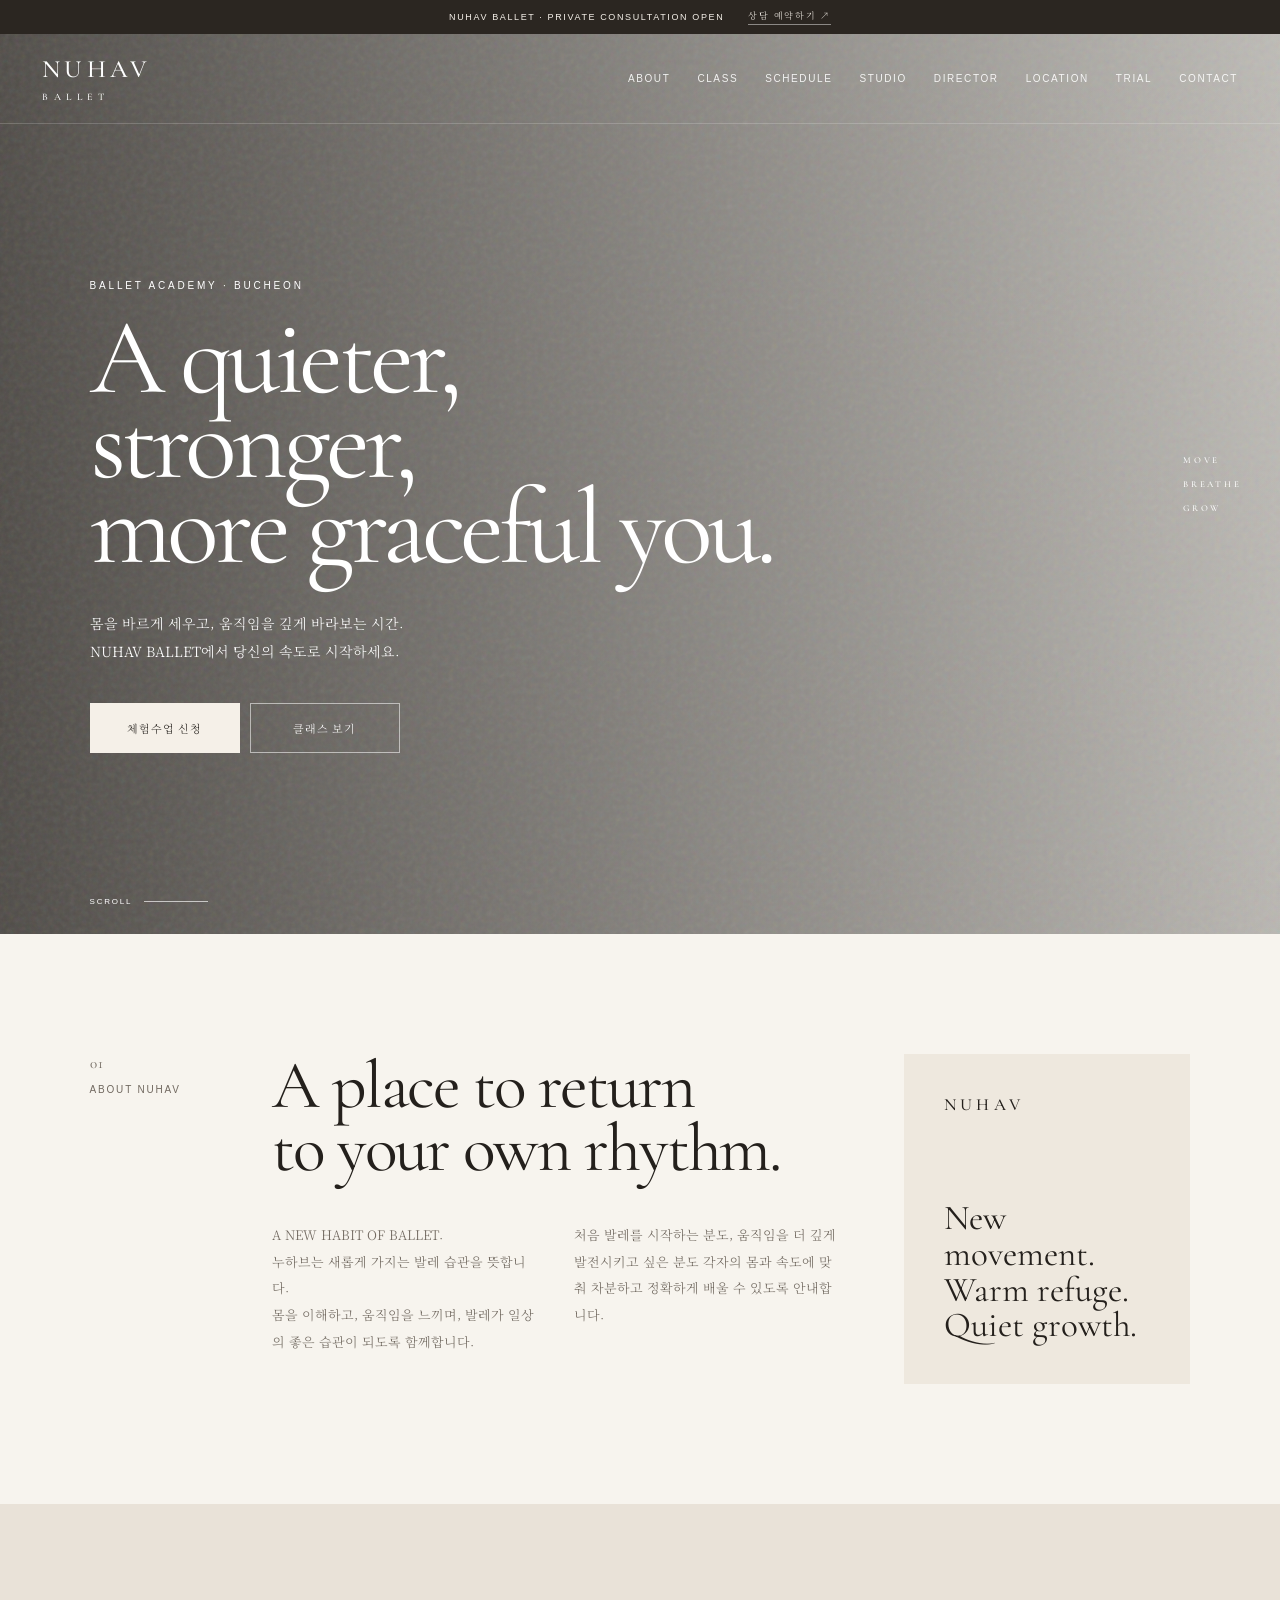
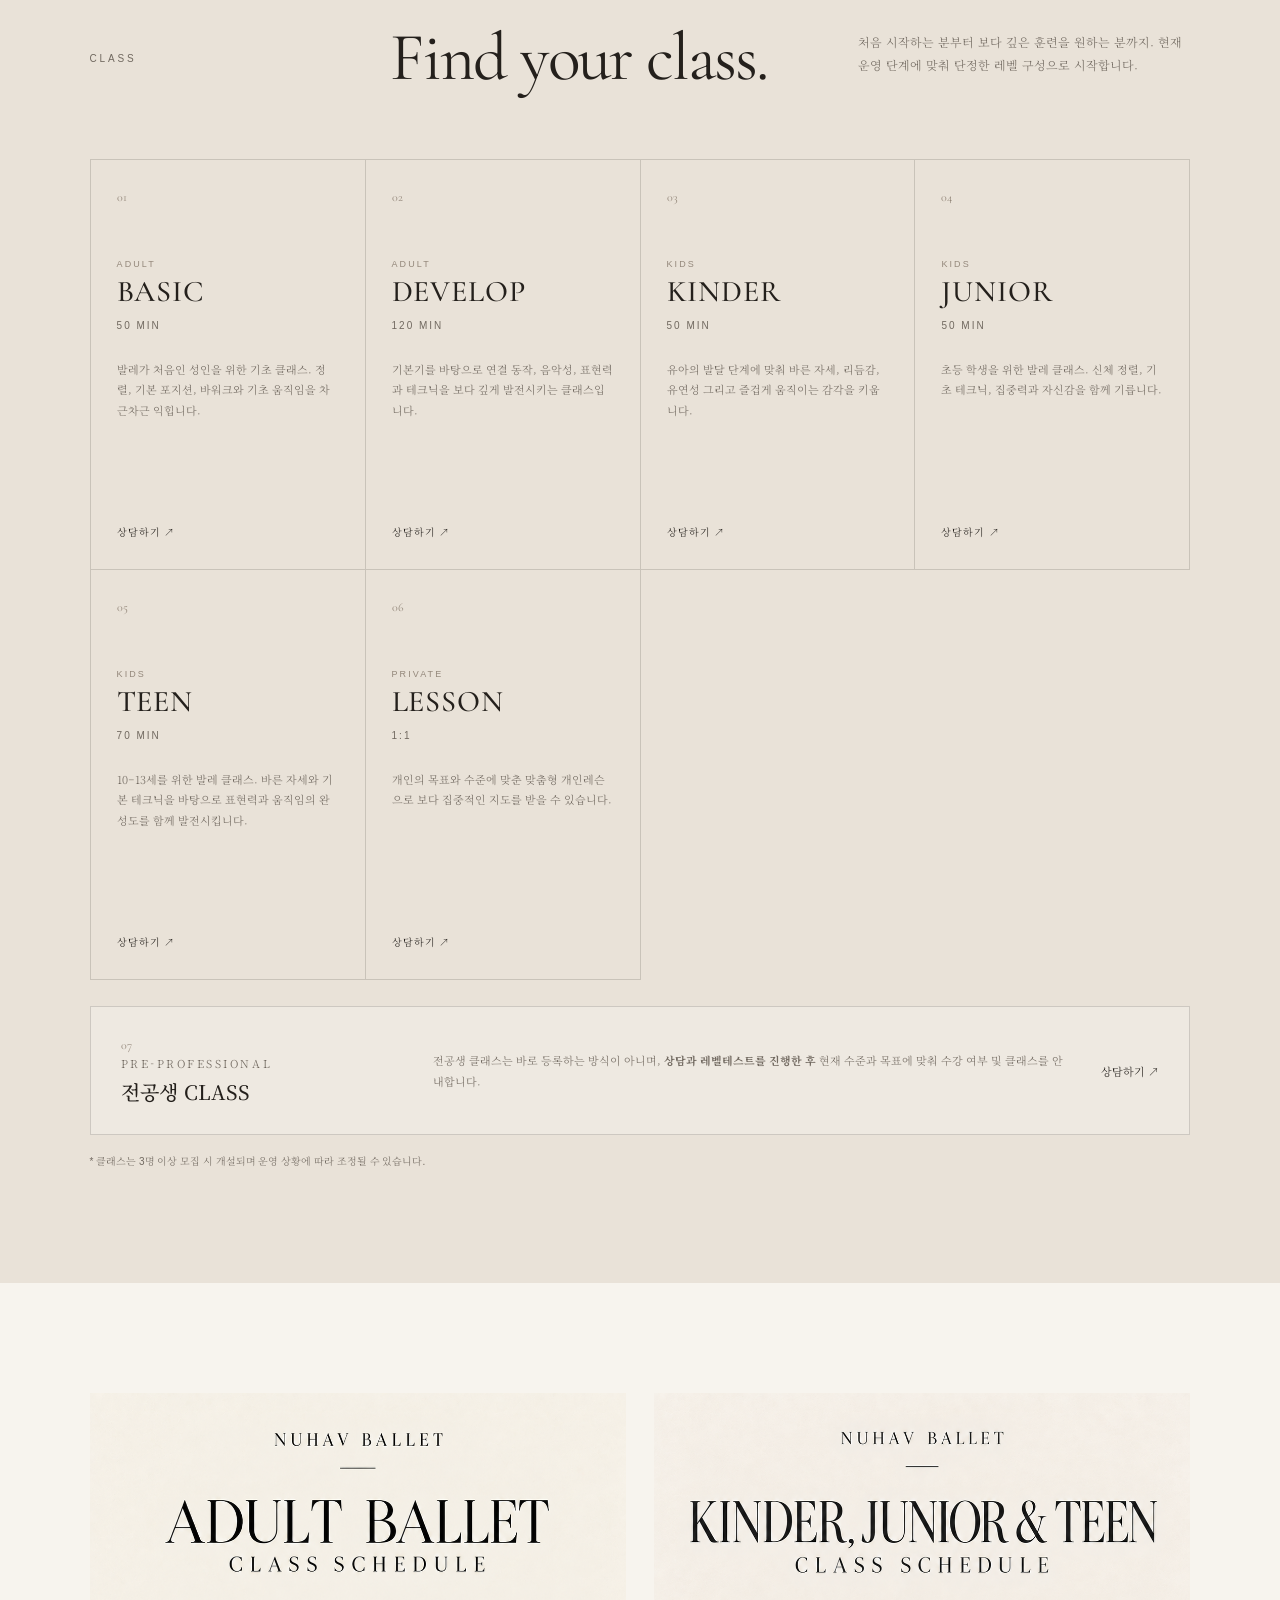
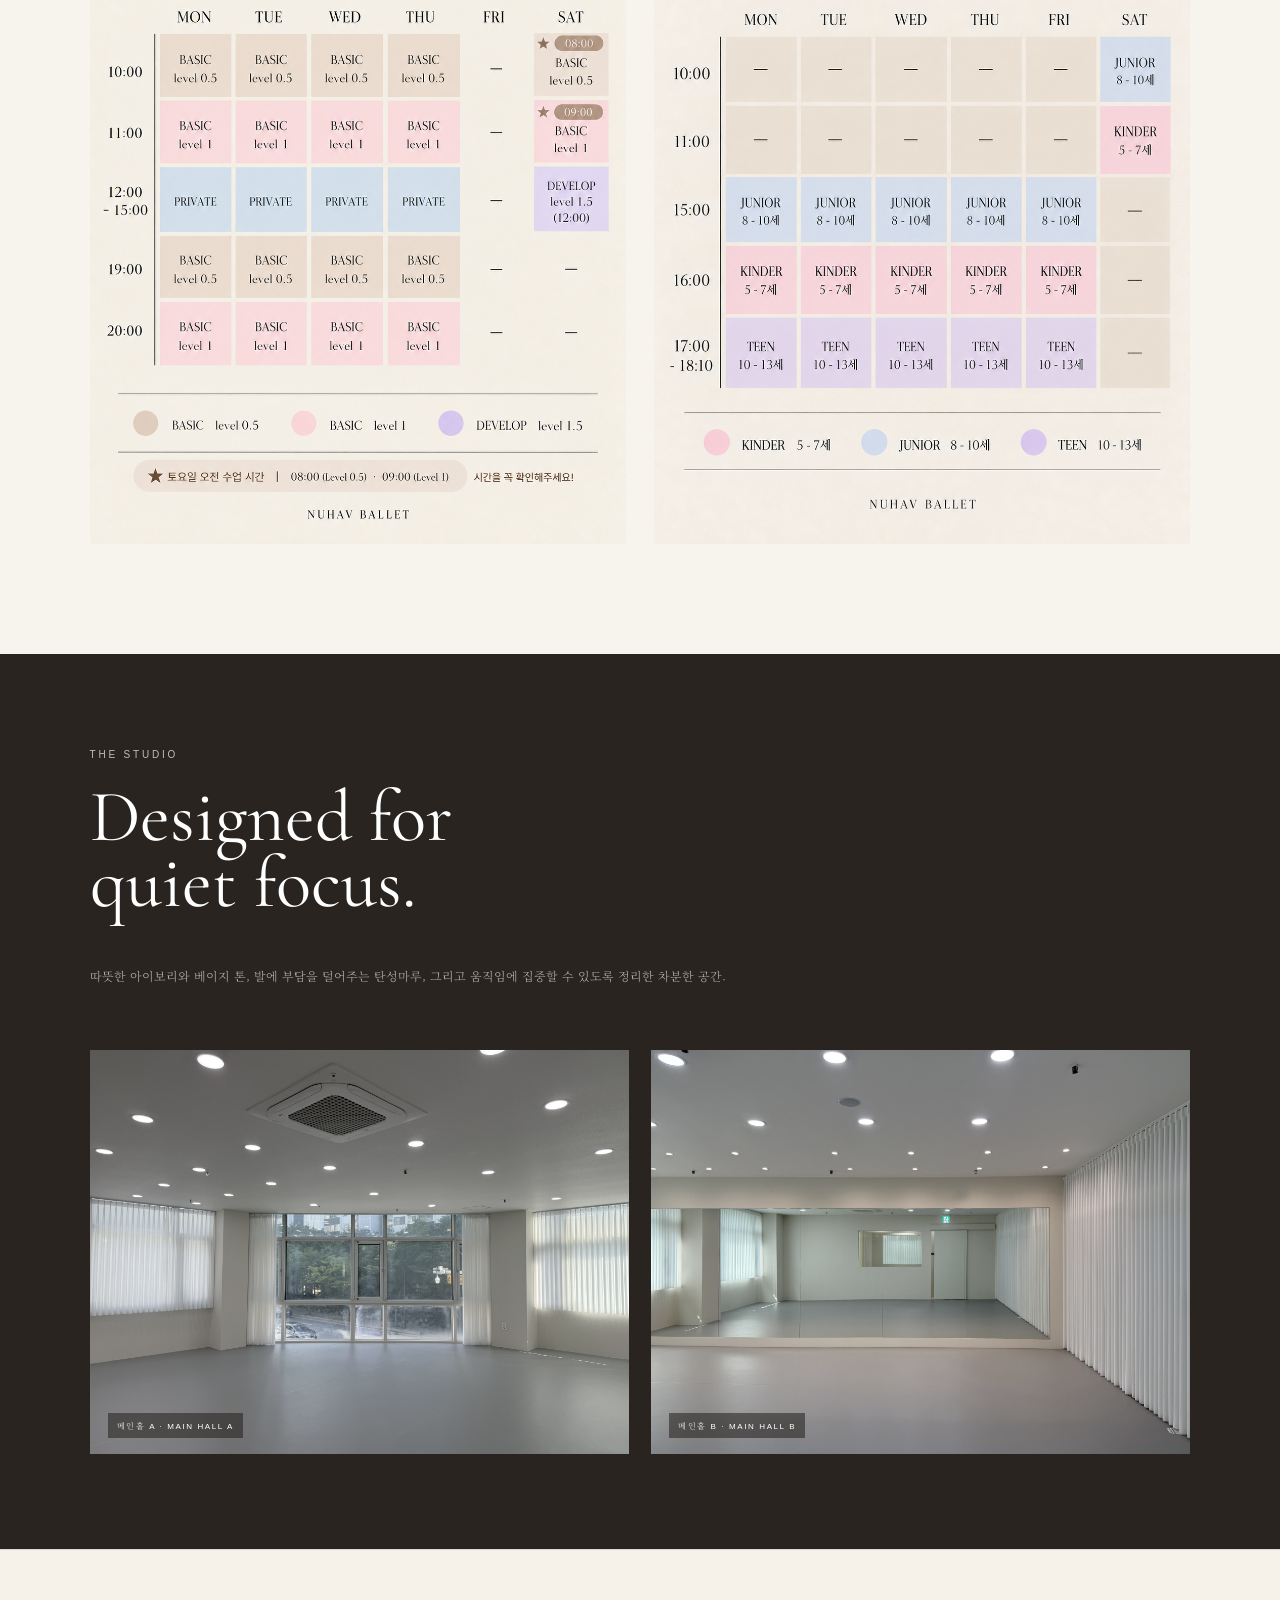
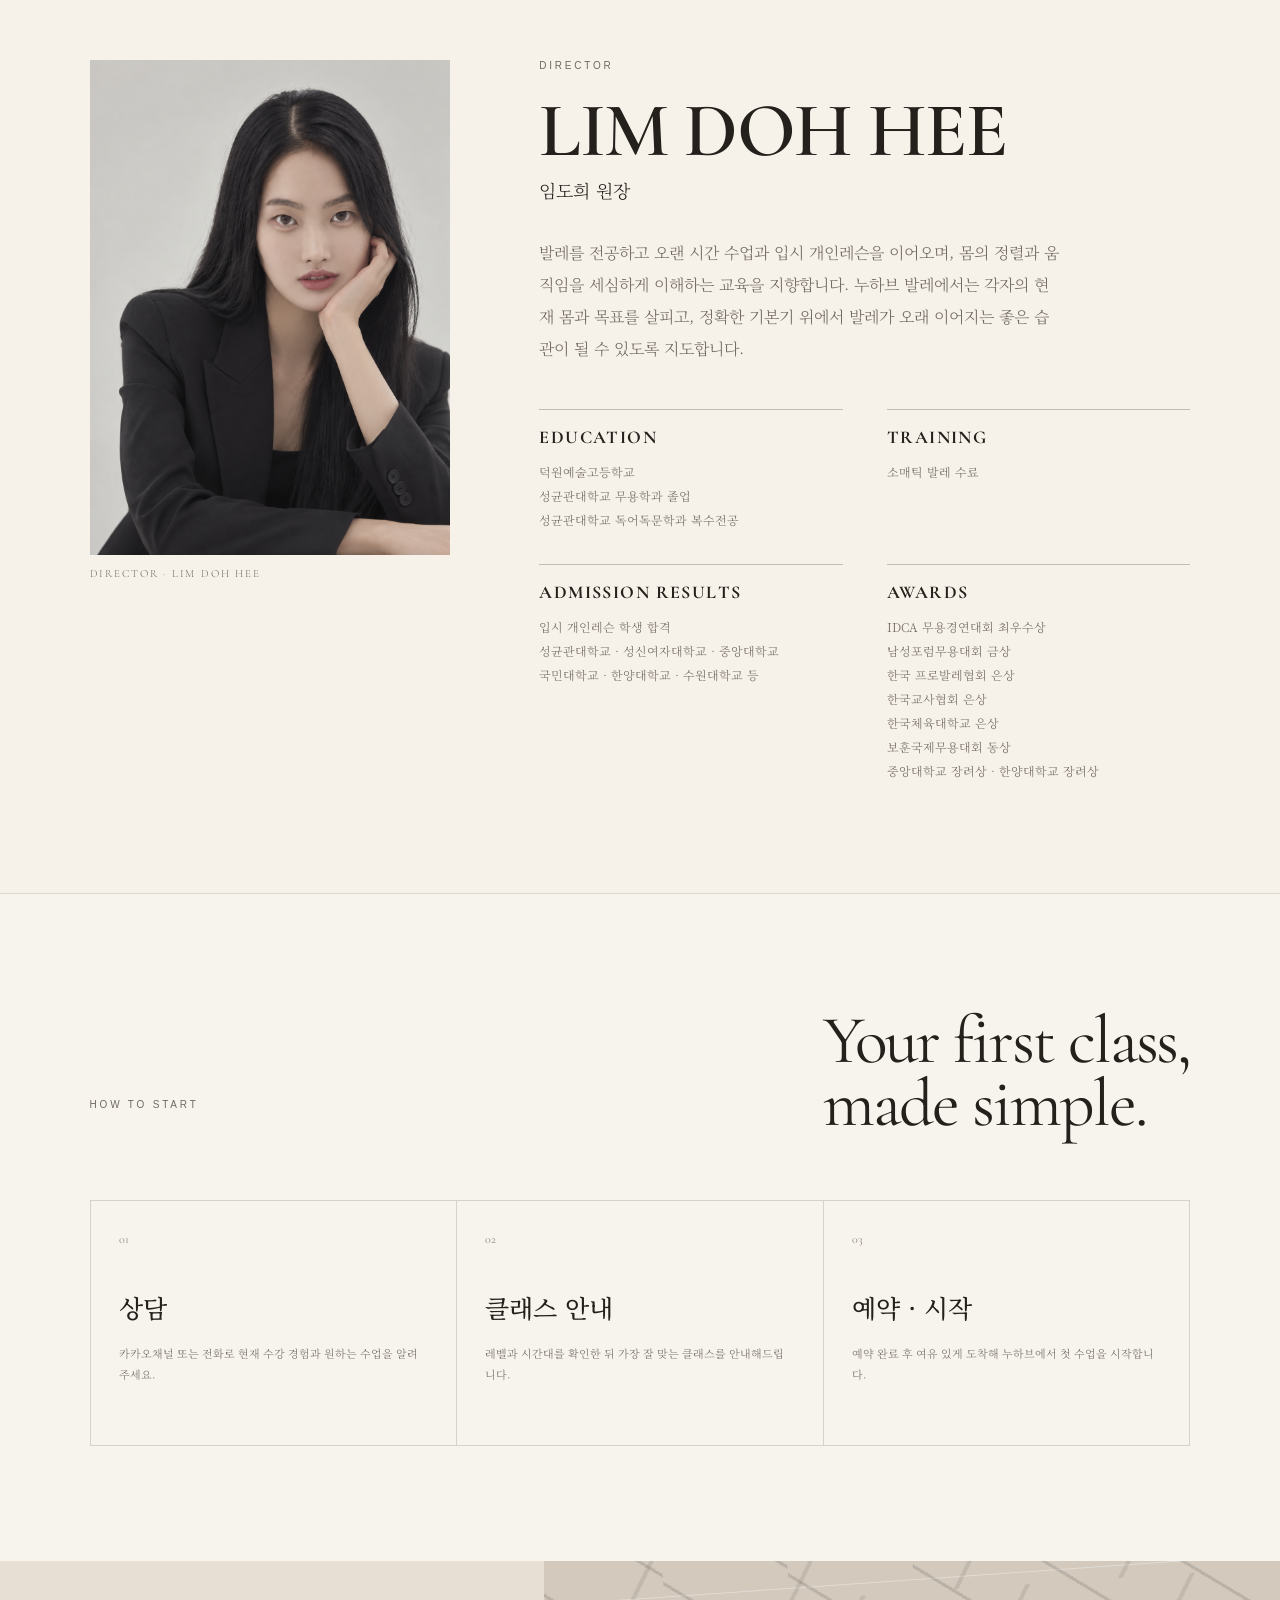
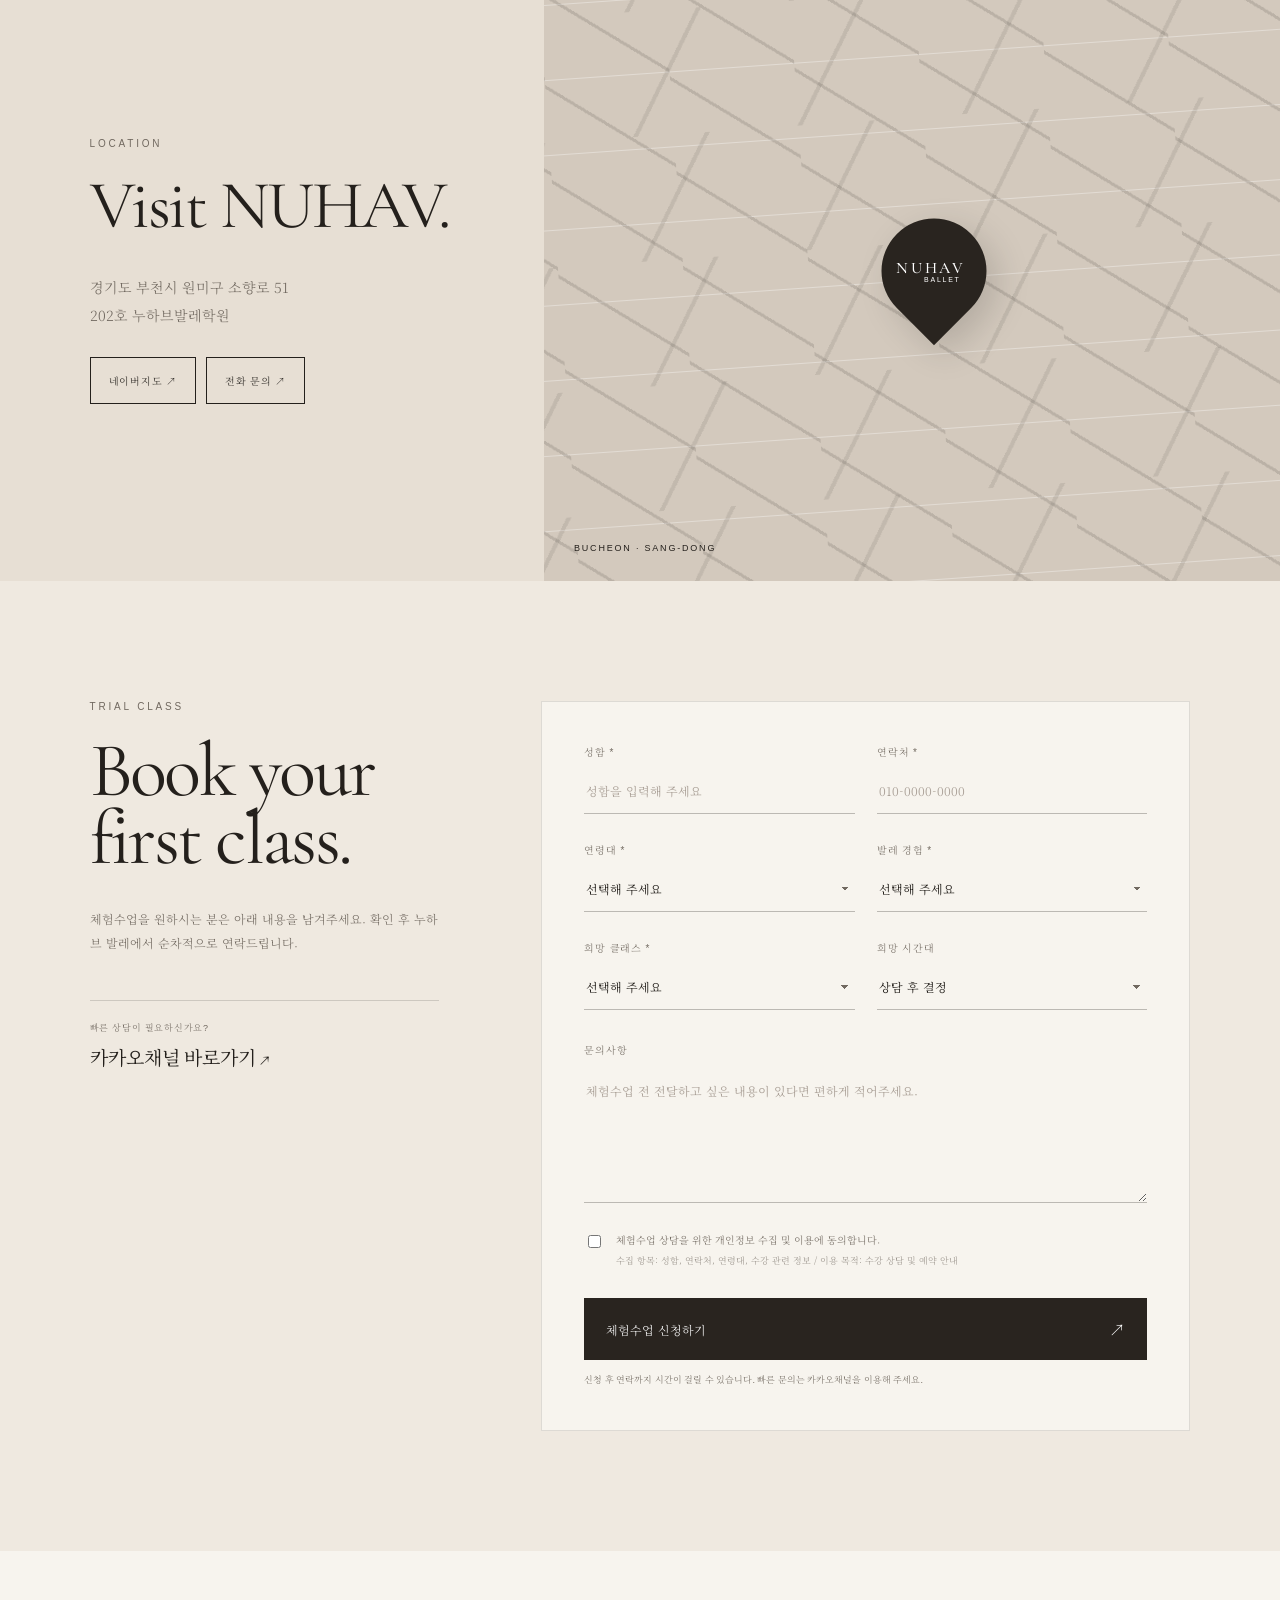
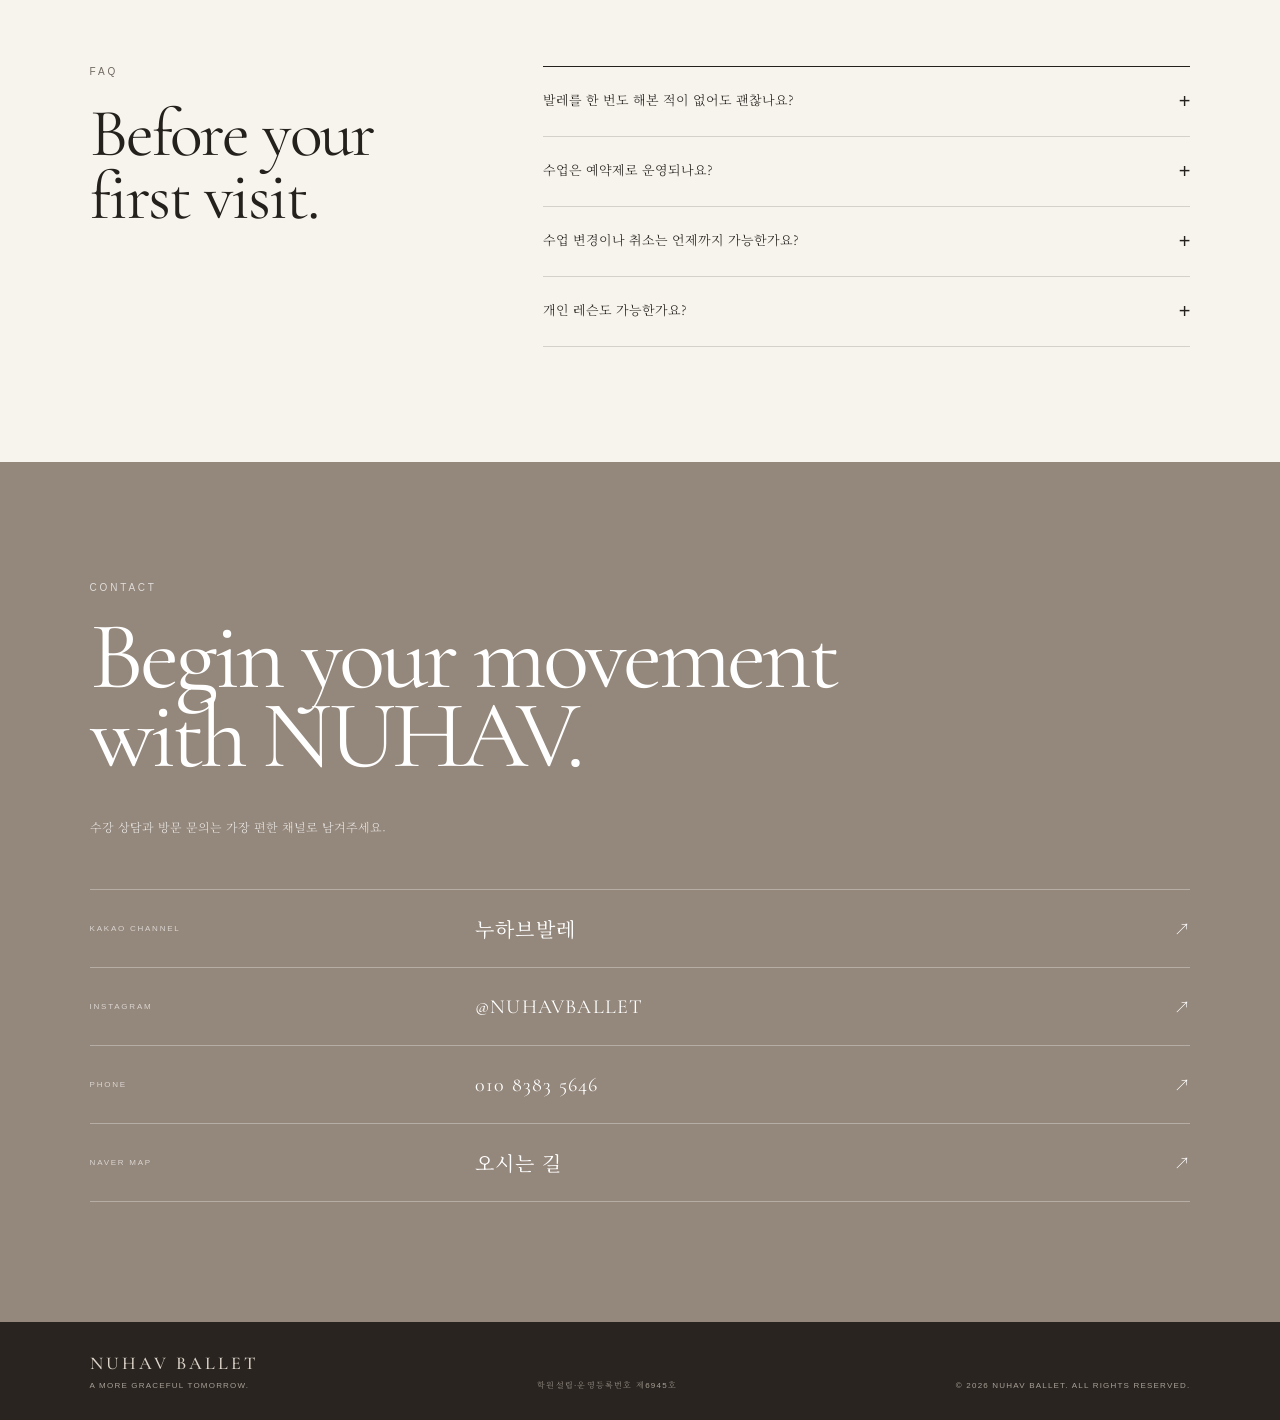
==== commit 216f1b19: "Update index.html" ====
--- a/index.html
+++ b/index.html
@@ -462,6 +462,7 @@
       <strong>NUHAV BALLET</strong>
       <p>A MORE GRACEFUL TOMORROW.</p>
     </div>
+    <p>학원설립·운영등록번호 제6945호</p>
     <p>© 2026 NUHAV BALLET. ALL RIGHTS RESERVED.</p>
   </footer>
 
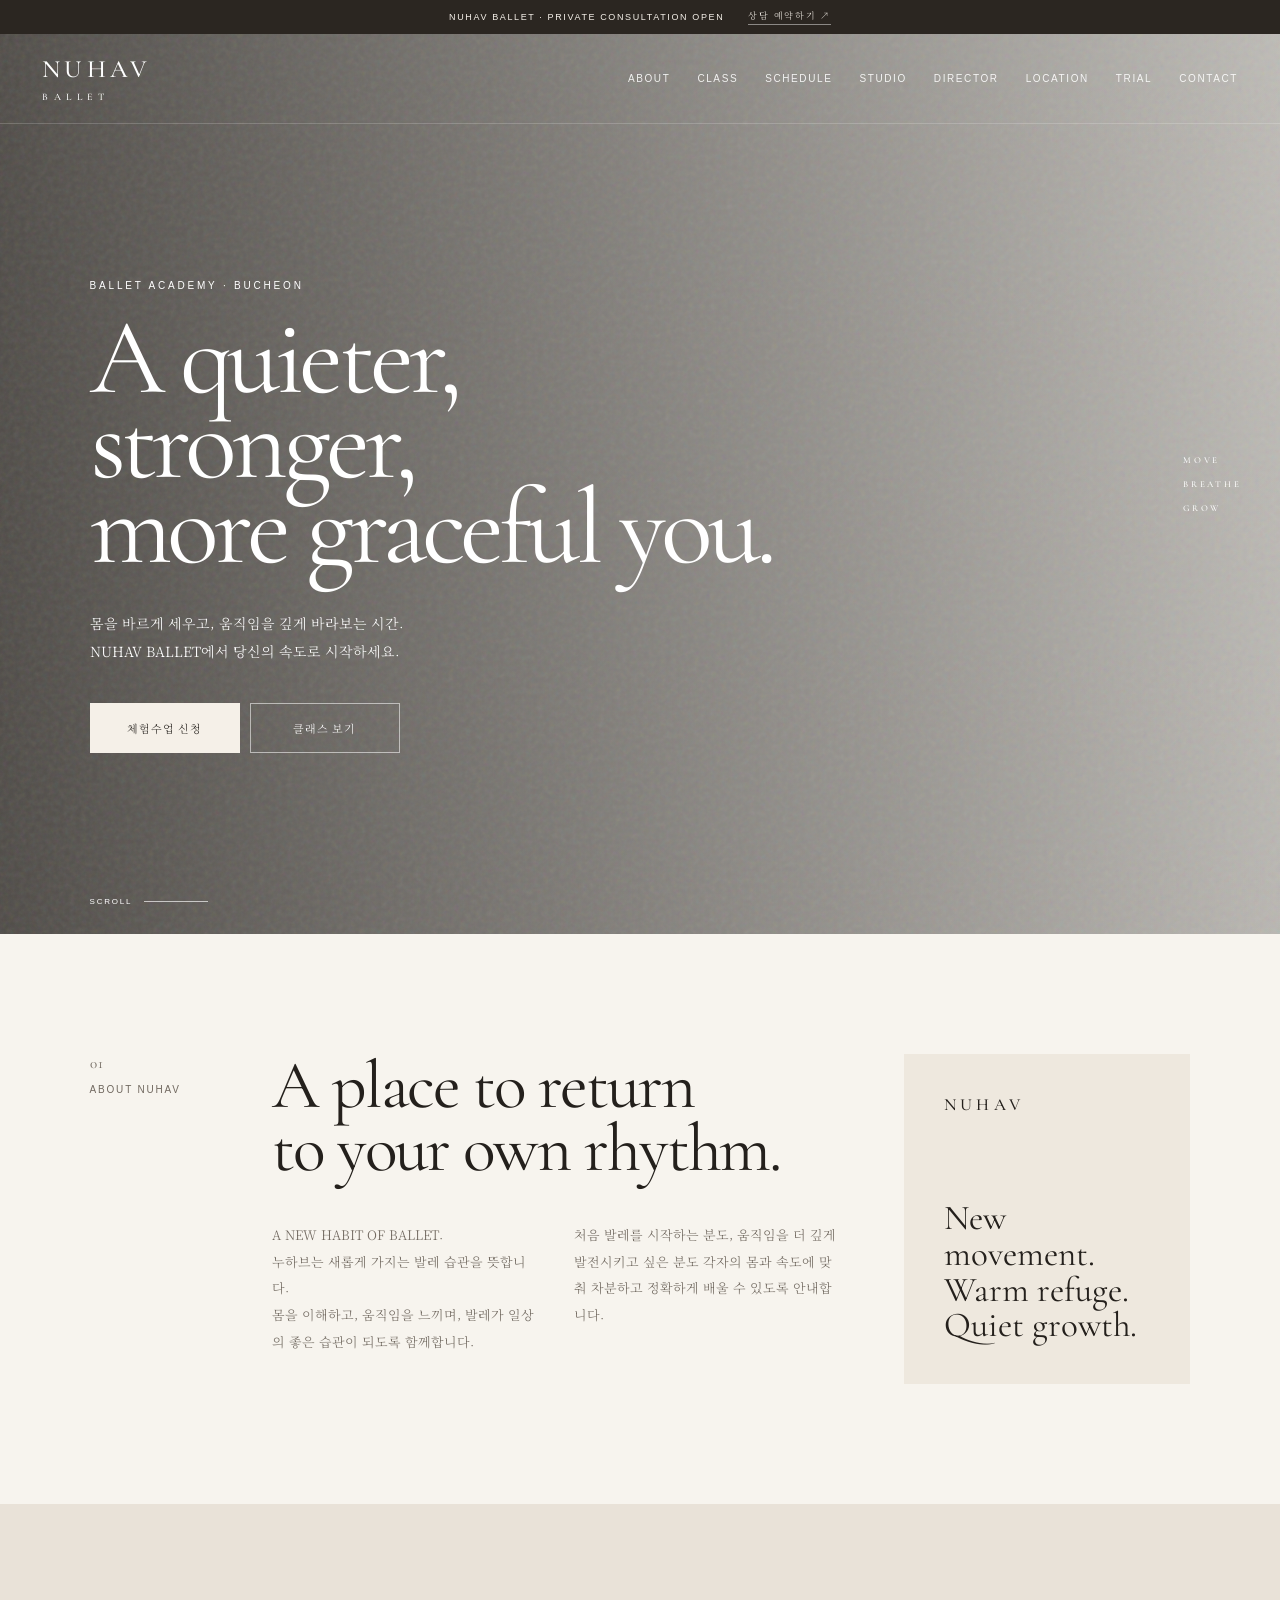
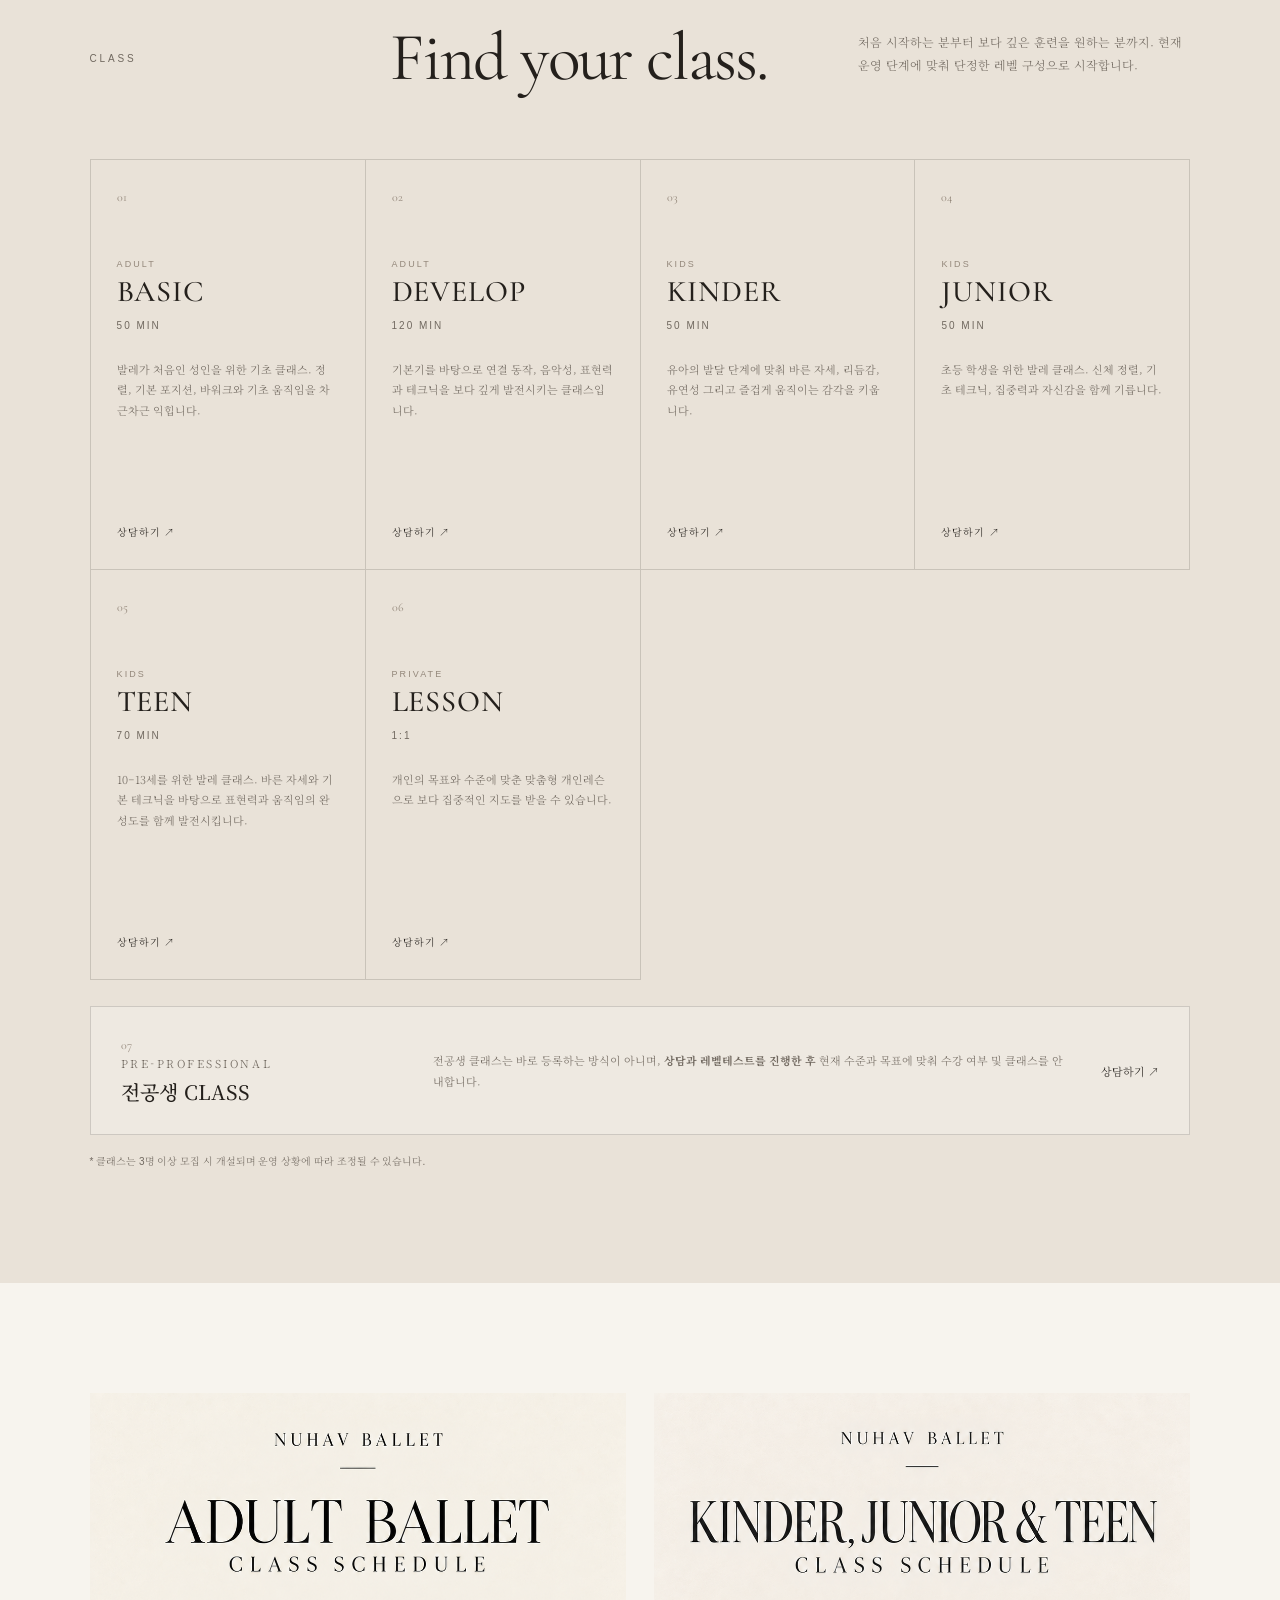
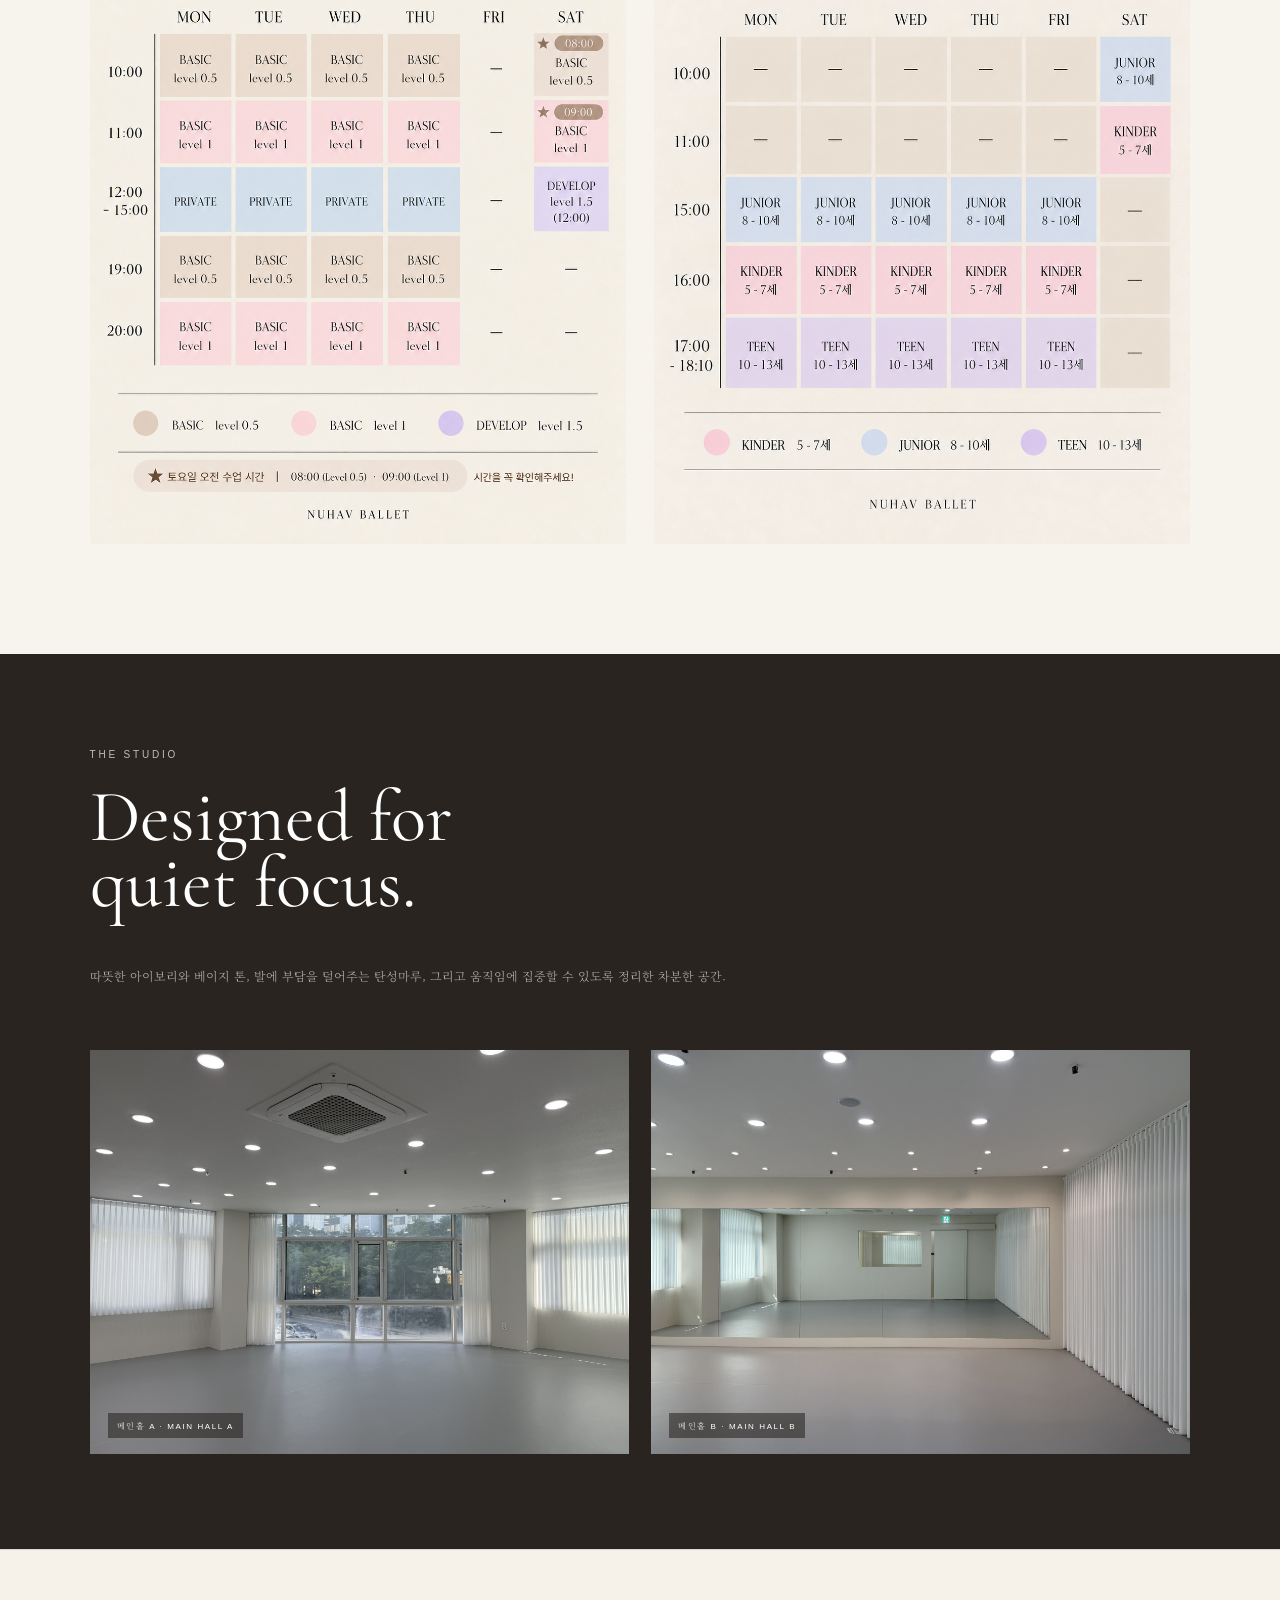
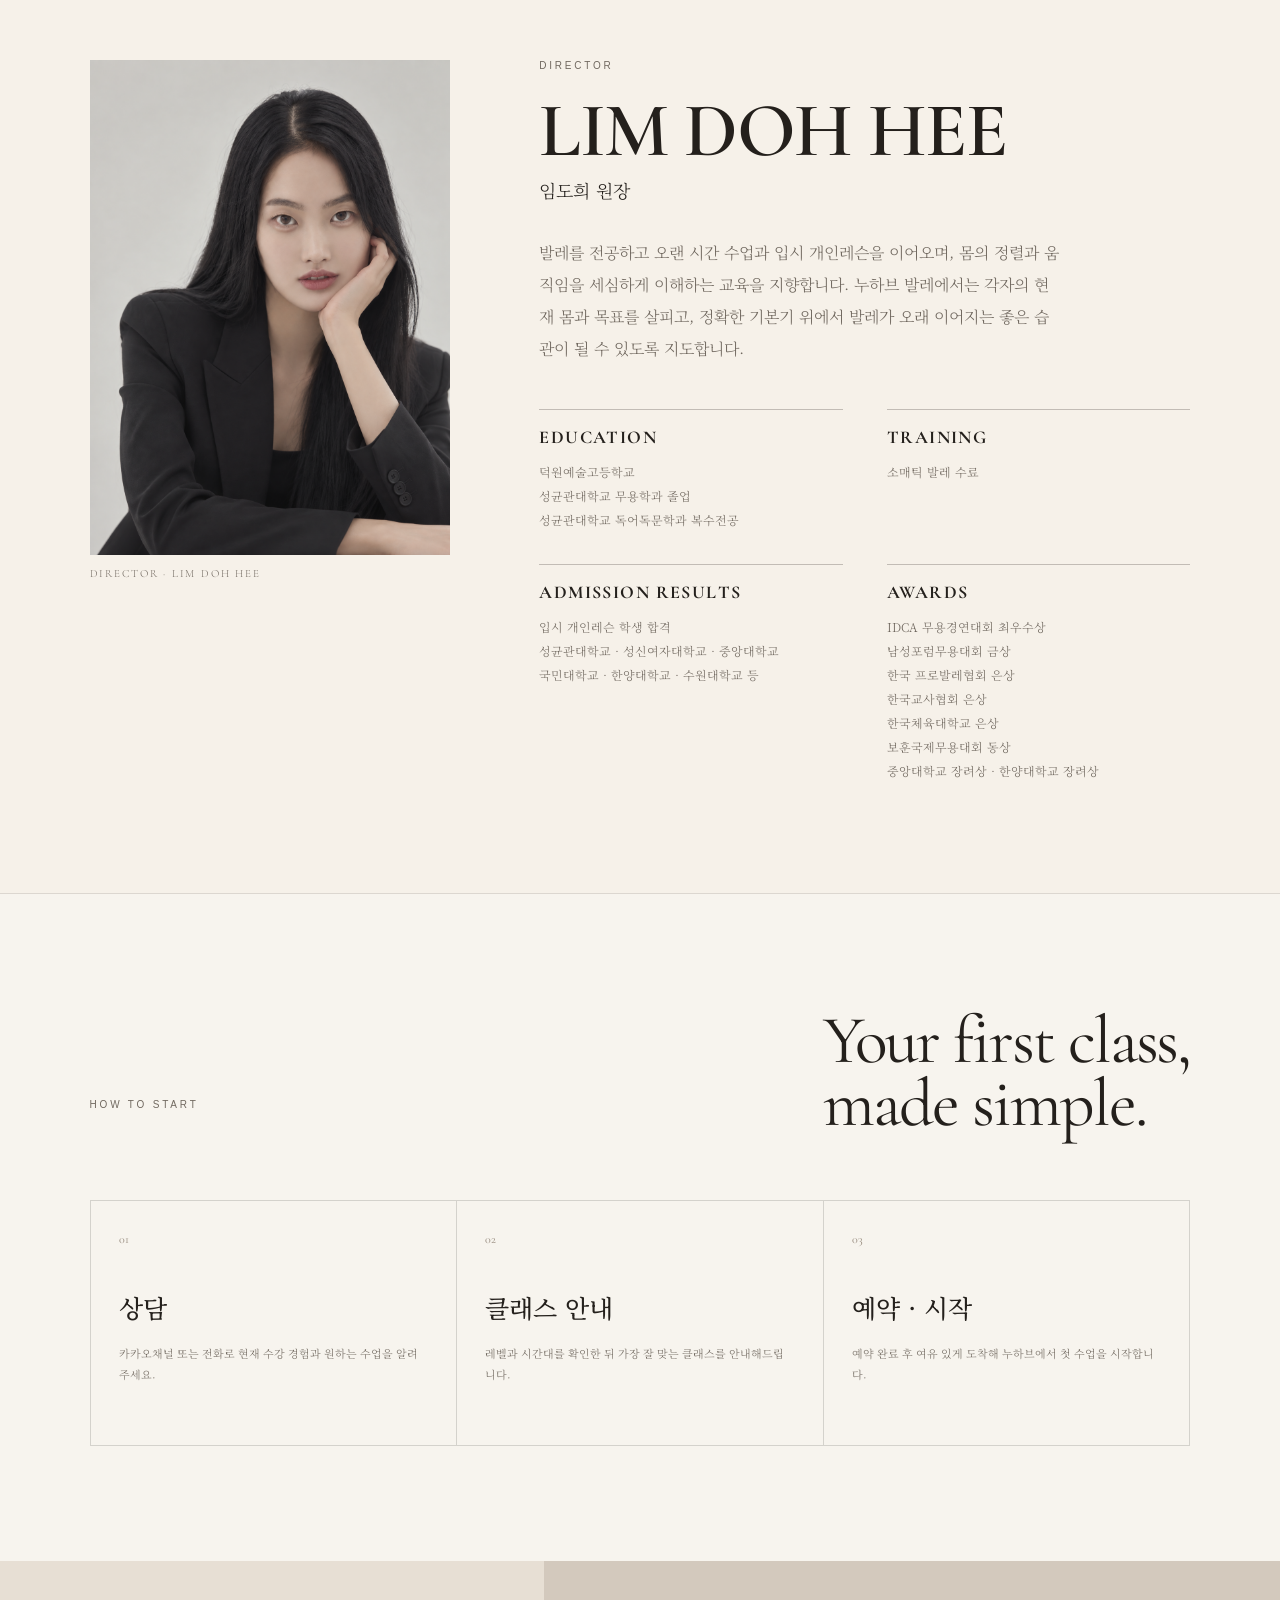
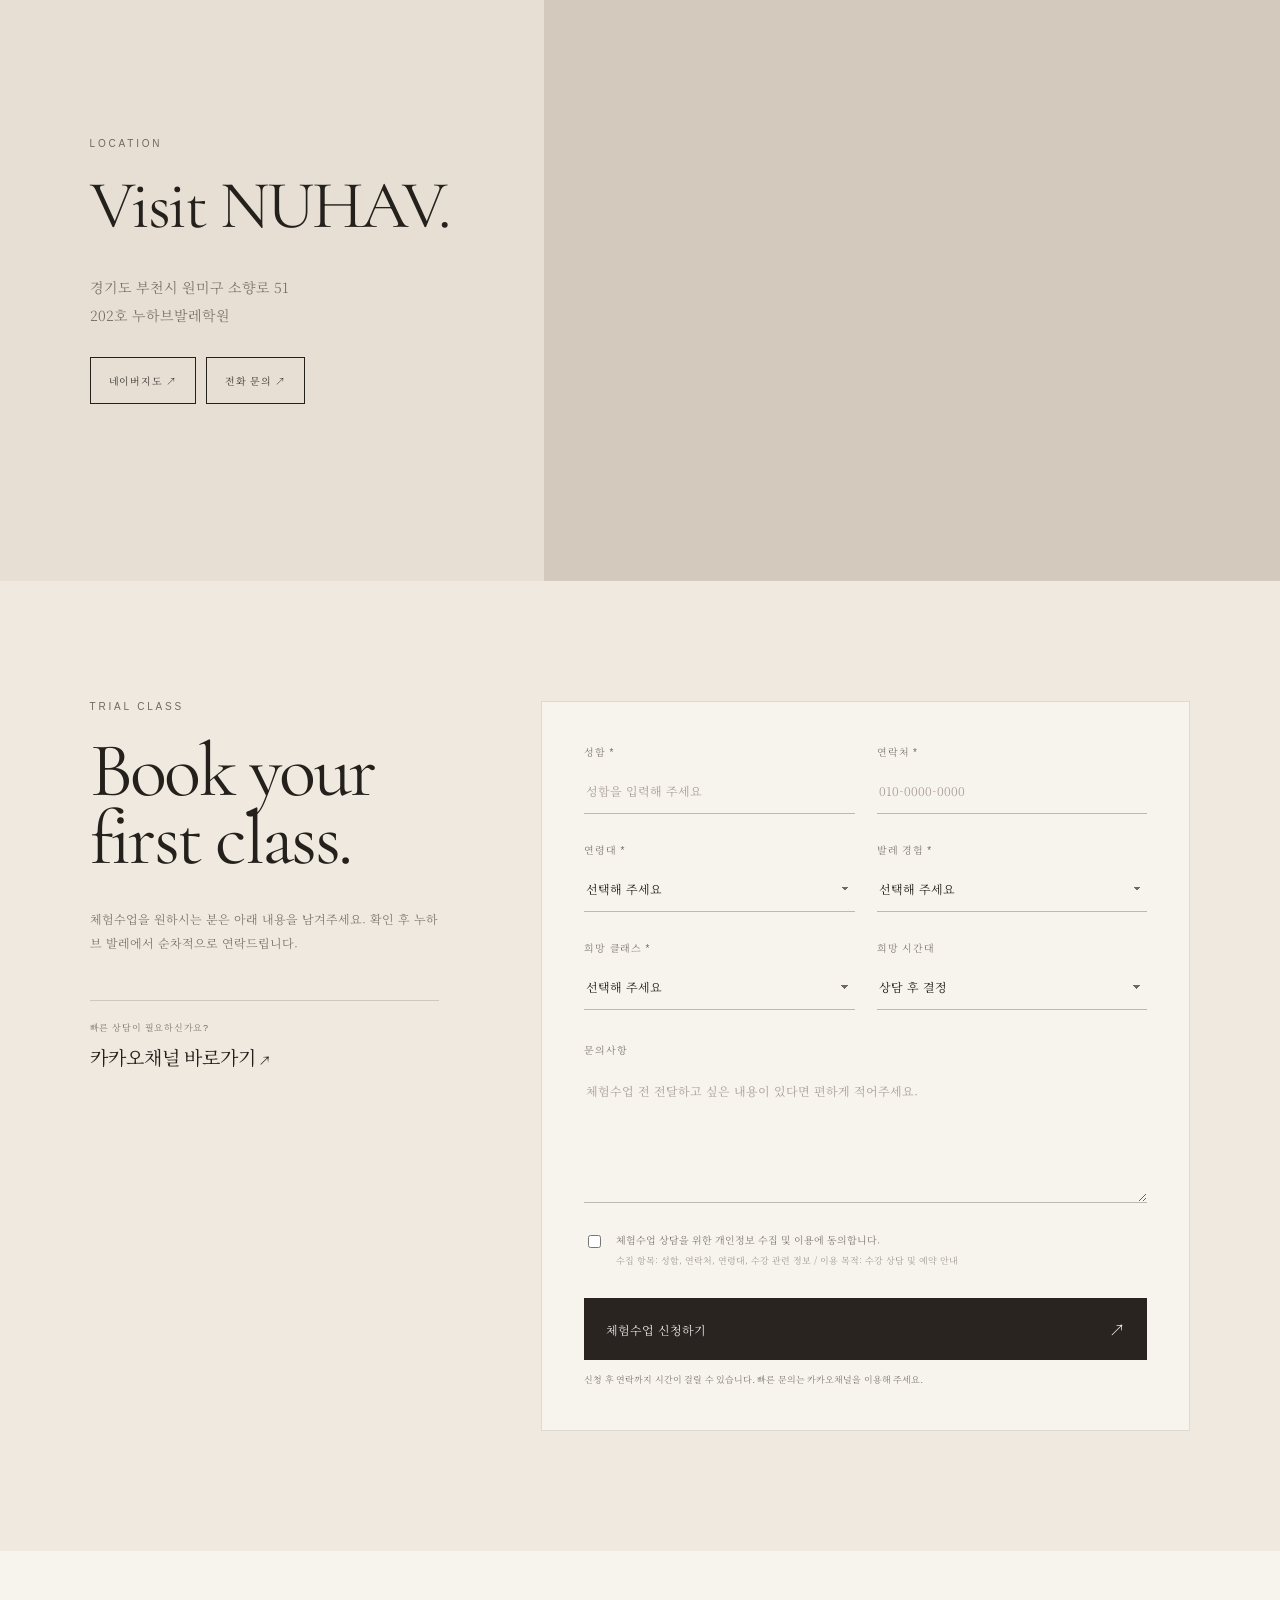
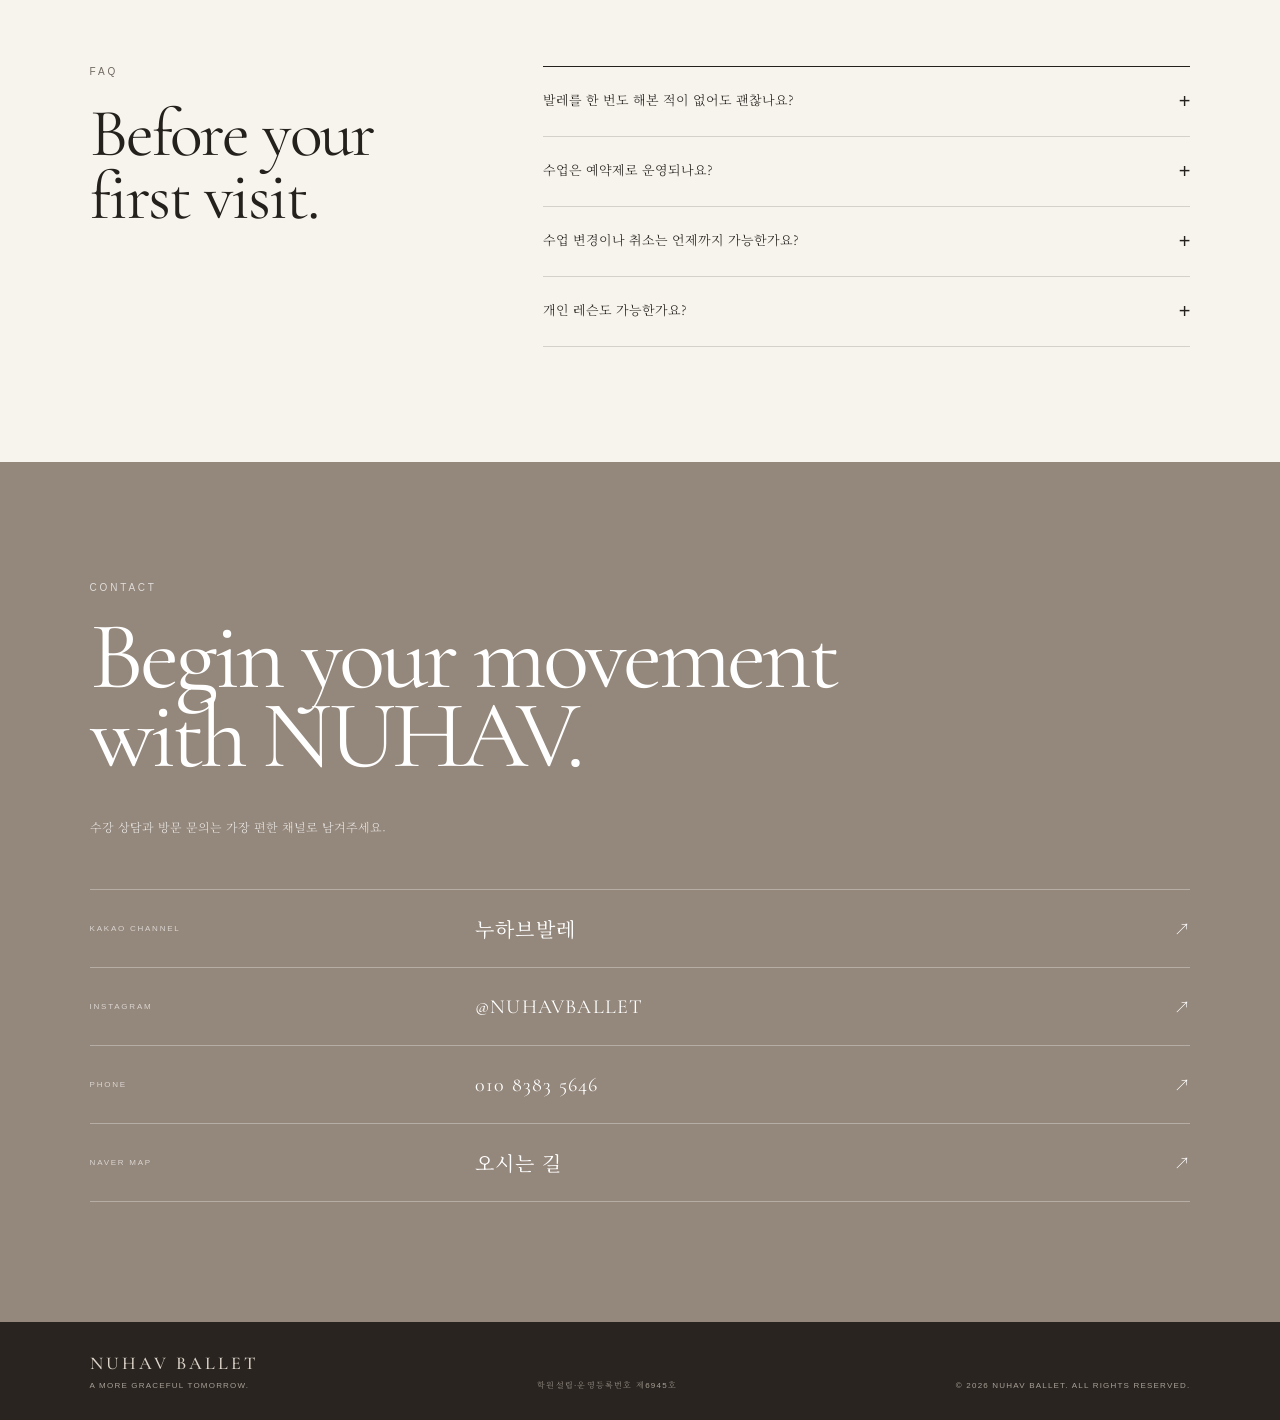
==== commit ad690e34: "Update index.html" ====
--- a/index.html
+++ b/index.html
@@ -18,6 +18,7 @@
   <link rel="preconnect" href="https://fonts.gstatic.com" crossorigin>
   <link href="https://fonts.googleapis.com/css2?family=Cormorant+Garamond:wght@400;500;600&family=Noto+Serif+KR:wght@300;400;500&display=swap" rel="stylesheet">
 <link rel="stylesheet" href="style.css" />
+  <script type="text/javascript" src="https://oapi.map.naver.com/openapi/v3/maps.js?ncpKeyId=sniwyffttx"></script>
 </head>
 
 <body>
@@ -276,15 +277,8 @@
           <a class="line-button" href="tel:01083835646">전화 문의 ↗</a>
         </div>
       </div>
-
-      <a class="map-preview reveal" href="https://naver.me/G8fPqrv3" target="_blank" rel="noopener">
-        <div class="map-grid"></div>
-        <div class="map-pin">
-          <span>NUHAV</span>
-          <small>BALLET</small>
-        </div>
-        <div class="map-copy">BUCHEON · SANG-DONG</div>
-      </a>
+<div class="map-preview reveal" id="naver-map"></div>
+      
     </section>
 
 
@@ -472,5 +466,22 @@
   </div>
 
   <script src="script.js"></script>
+  <script>
+  const nuhavLocation = new naver.maps.LatLng(37.5034976, 126.7535144);
+
+  const map = new naver.maps.Map('naver-map', {
+    center: nuhavLocation,
+    zoom: 16,
+    zoomControl: true,
+    zoomControlOptions: {
+      position: naver.maps.Position.TOP_RIGHT
+    }
+  });
+
+  const marker = new naver.maps.Marker({
+    position: nuhavLocation,
+    map: map
+  });
+</script>
 </body>
 </html>
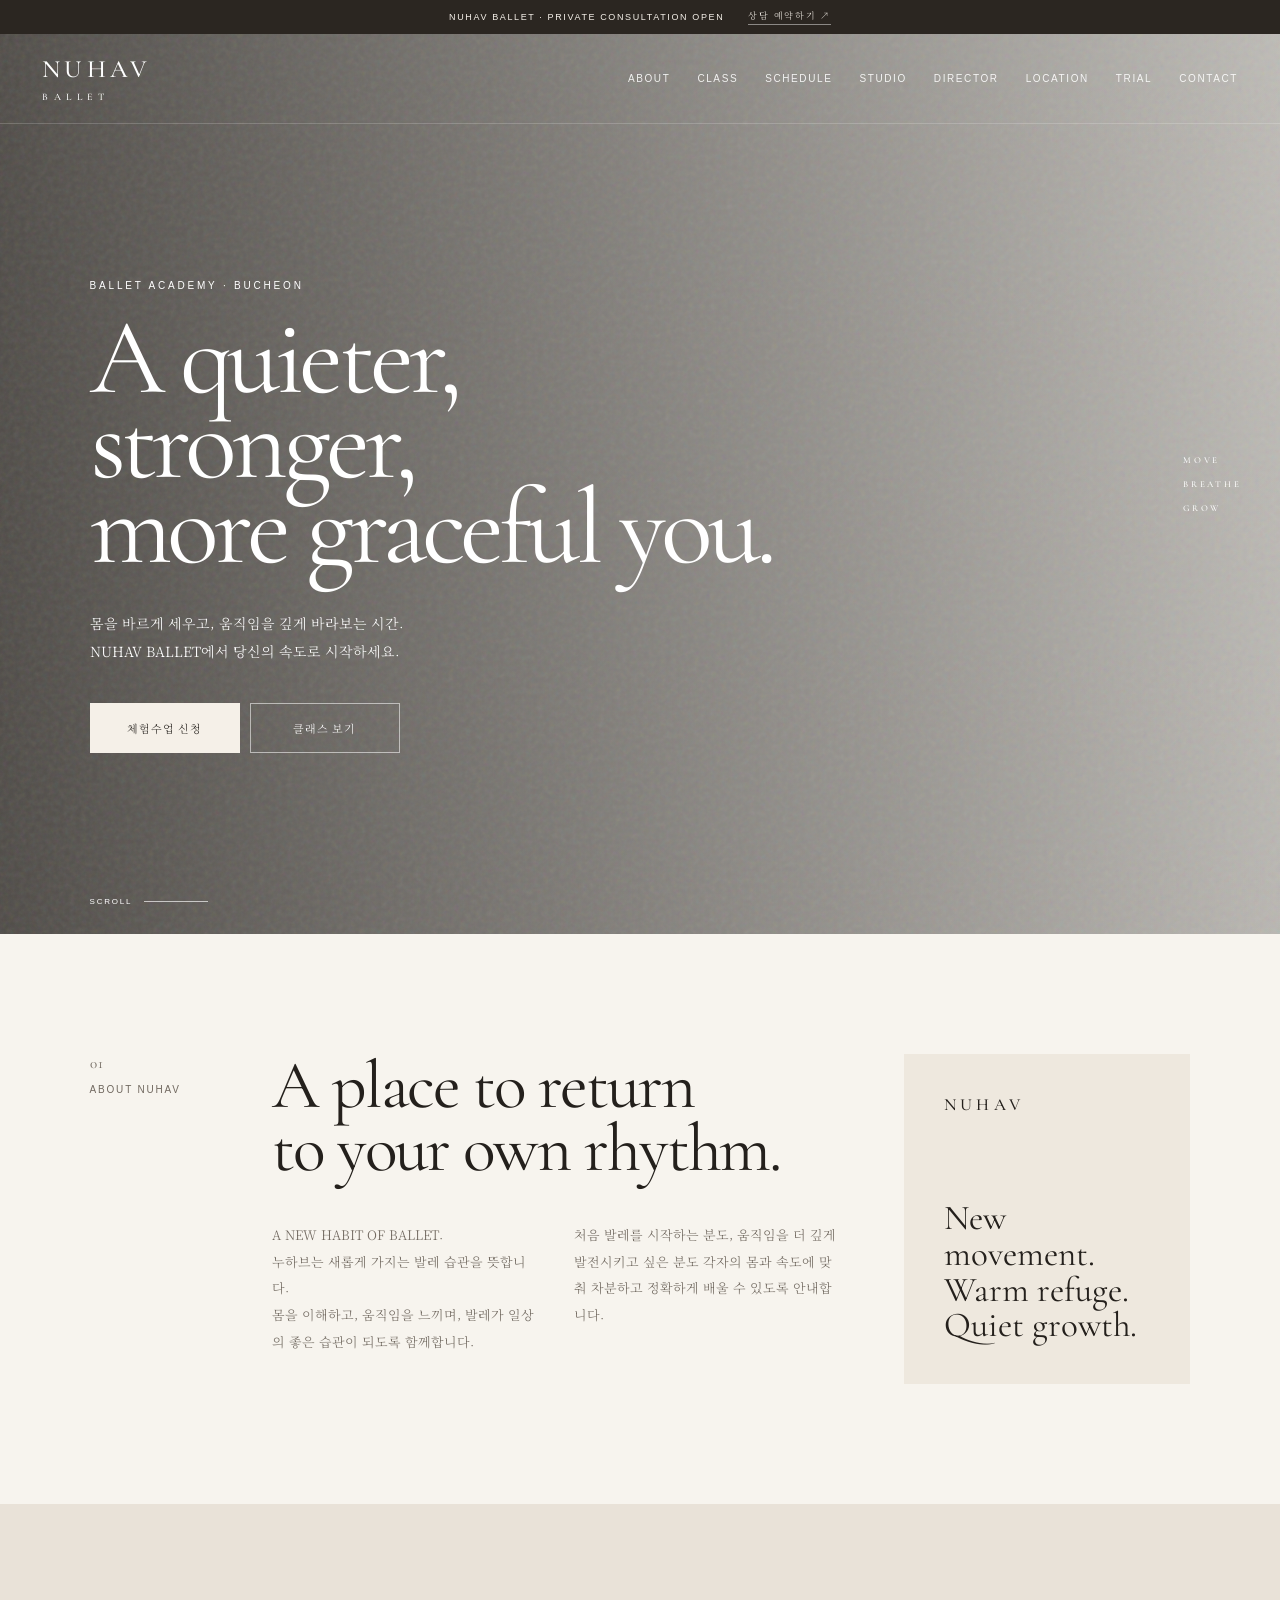
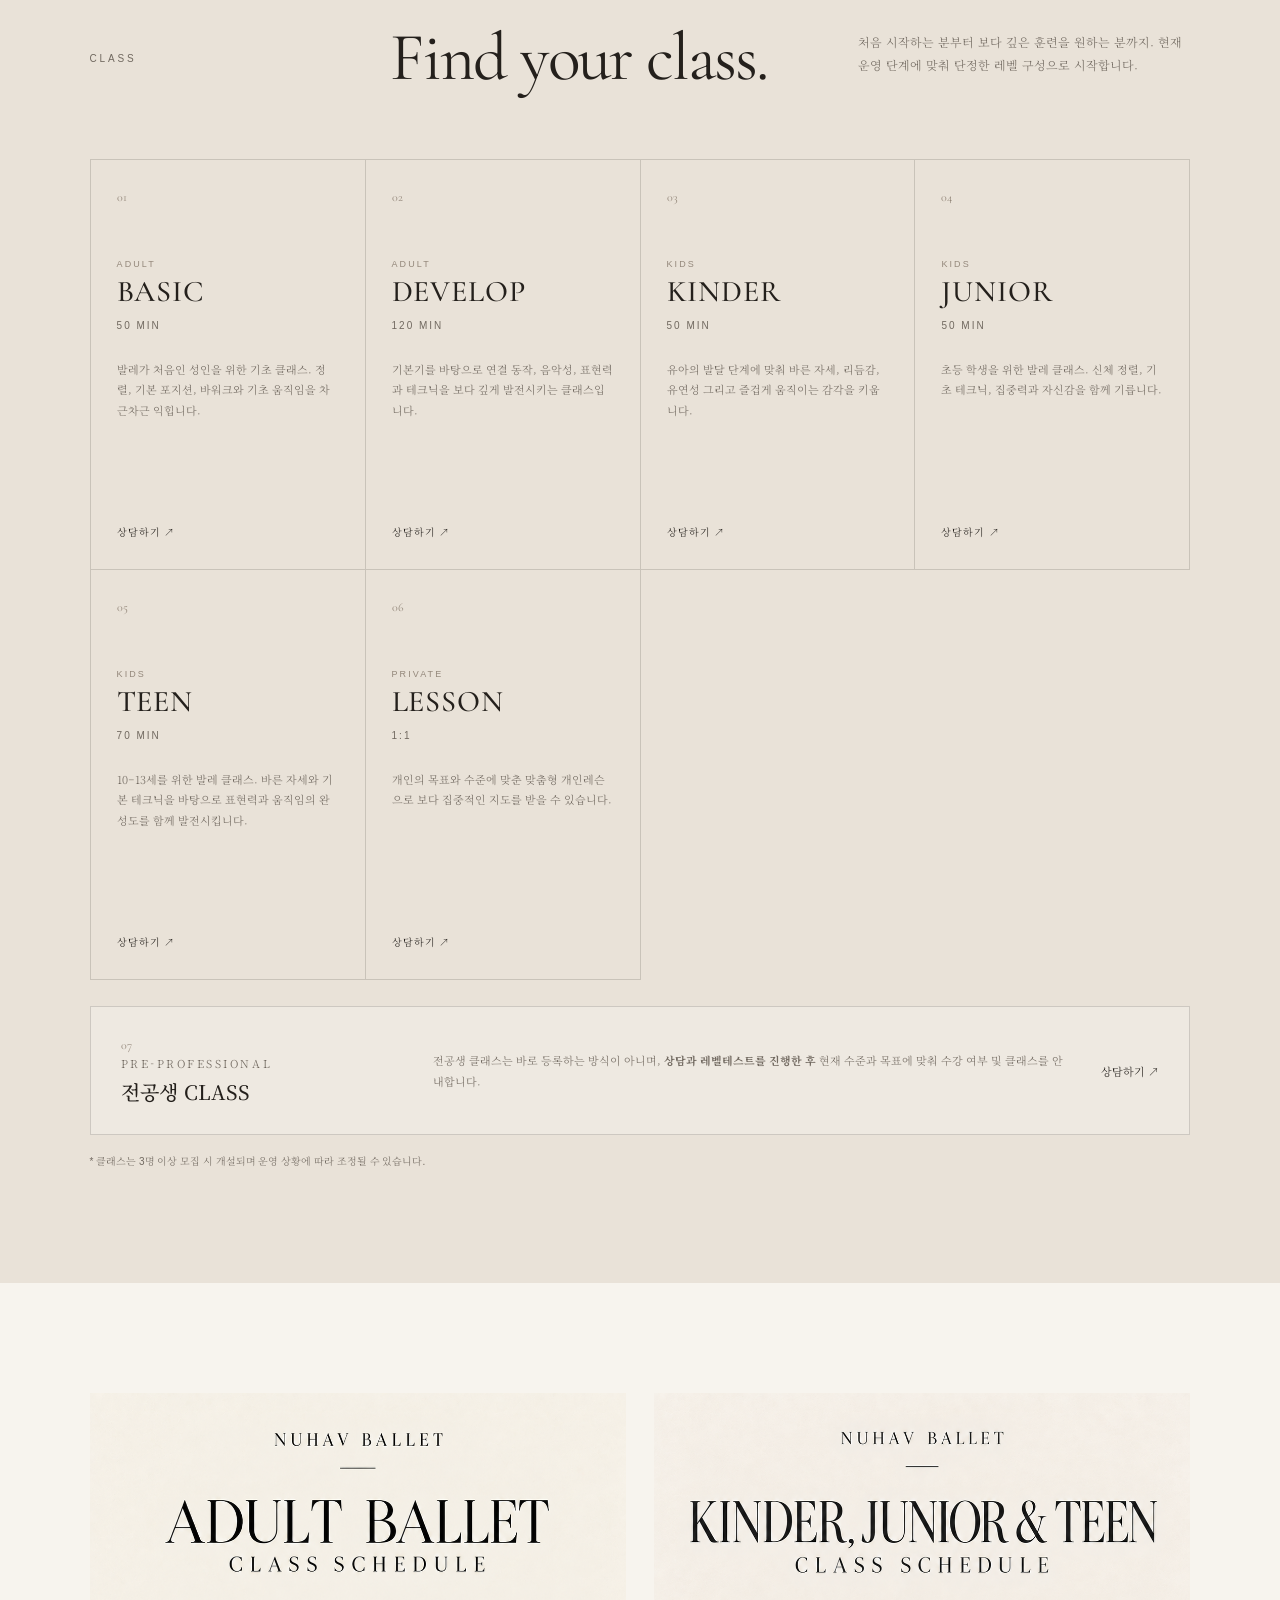
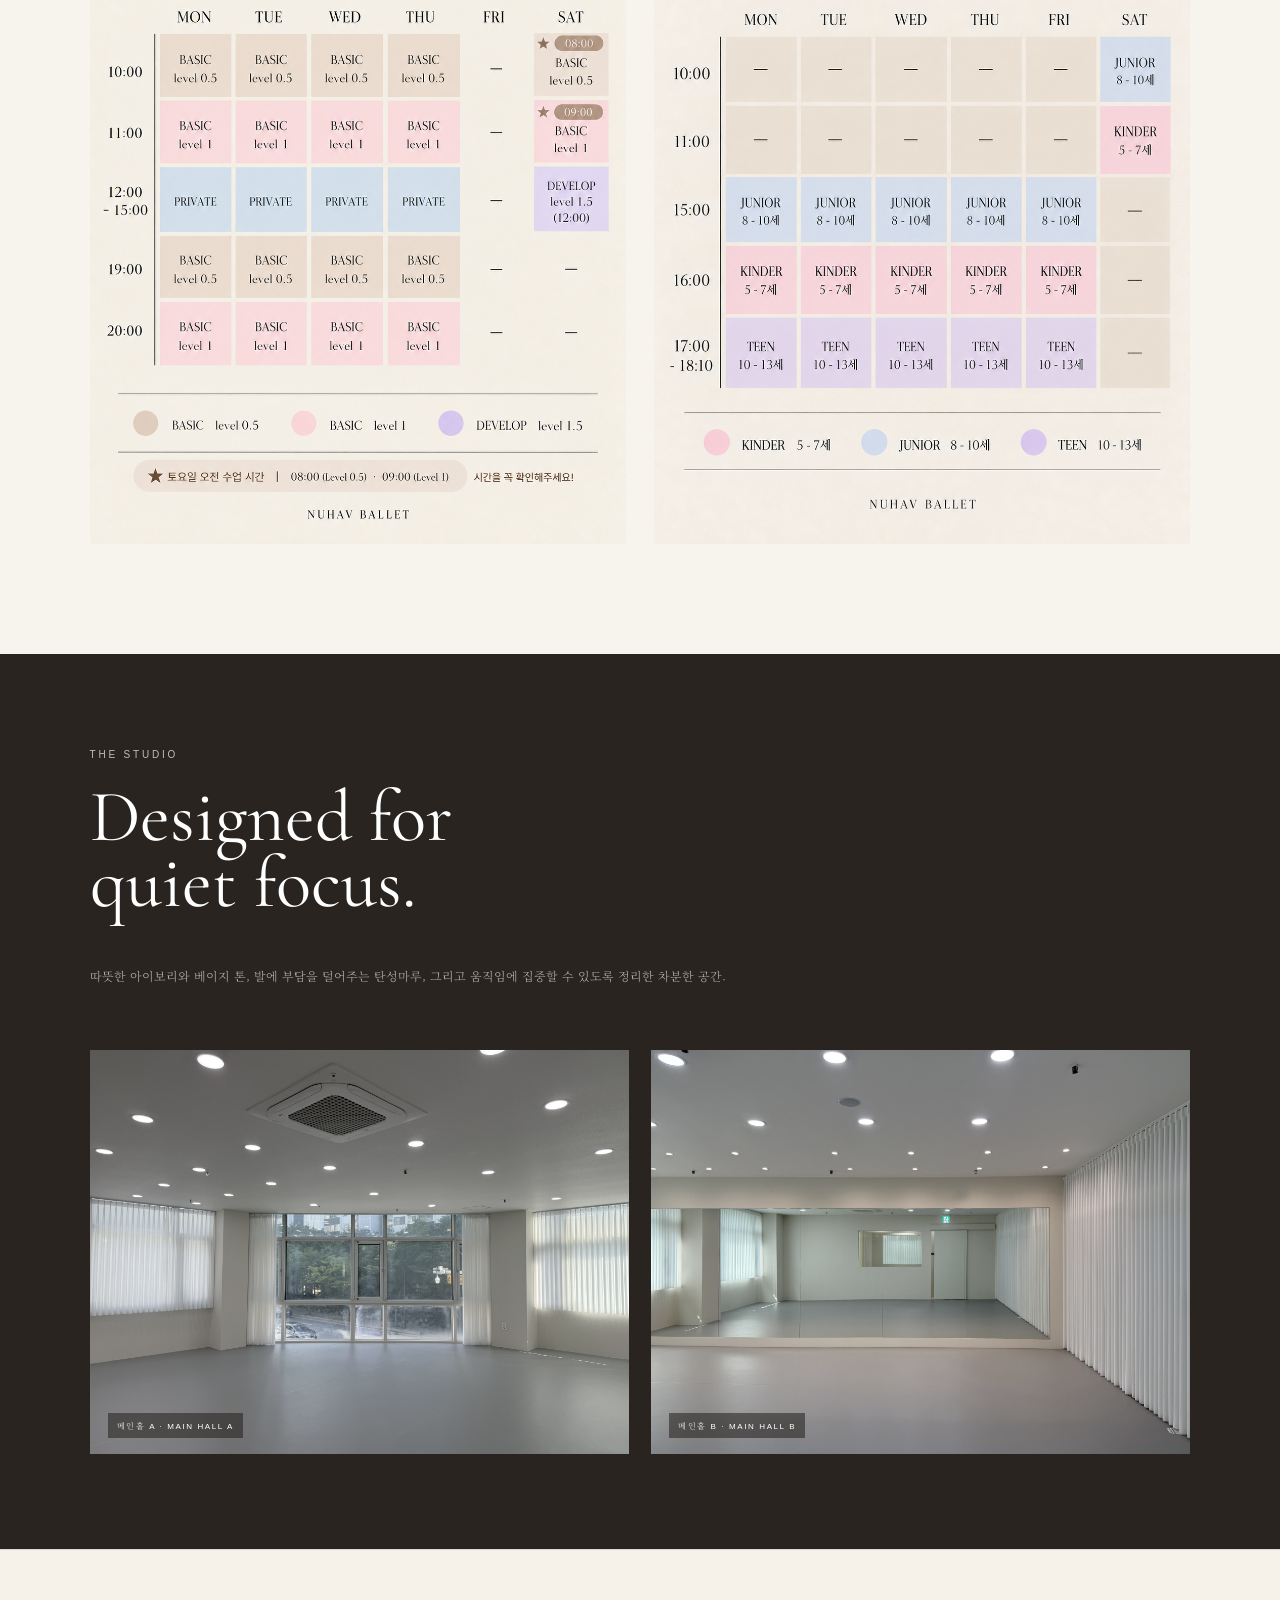
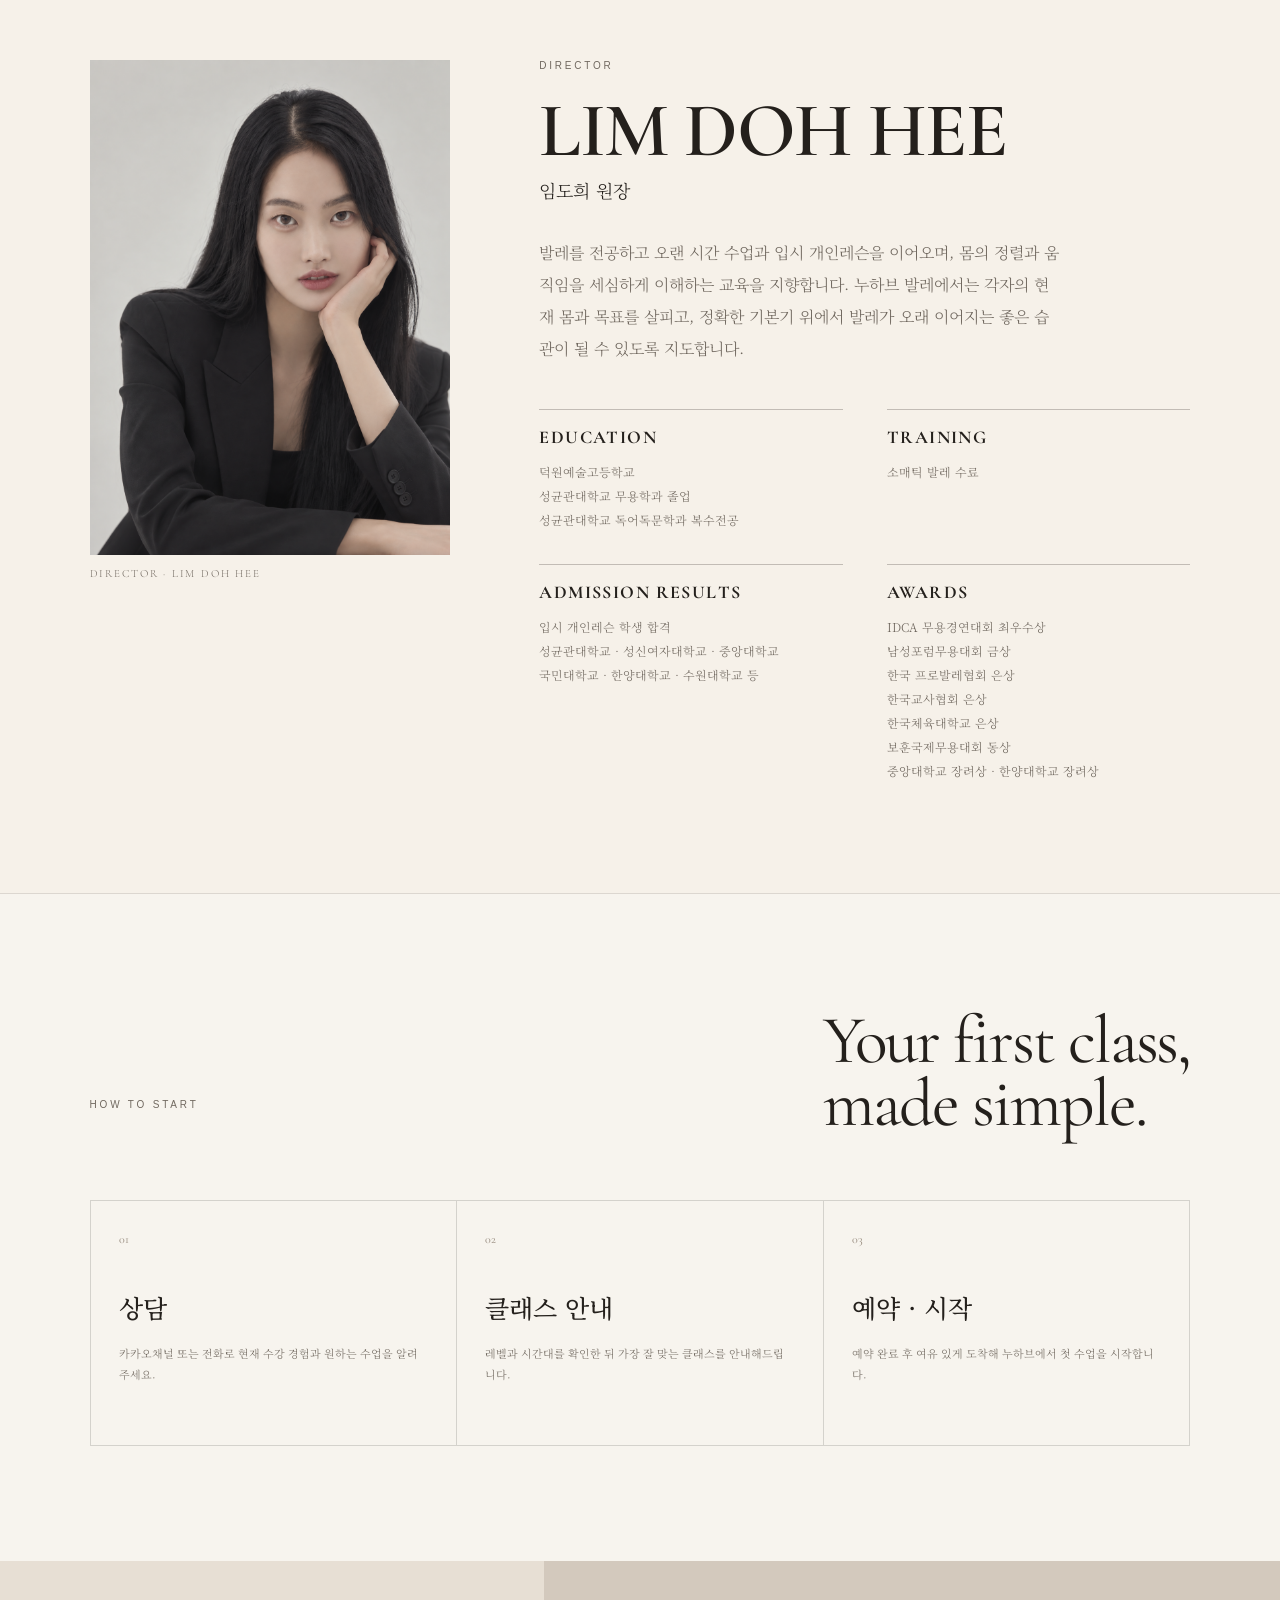
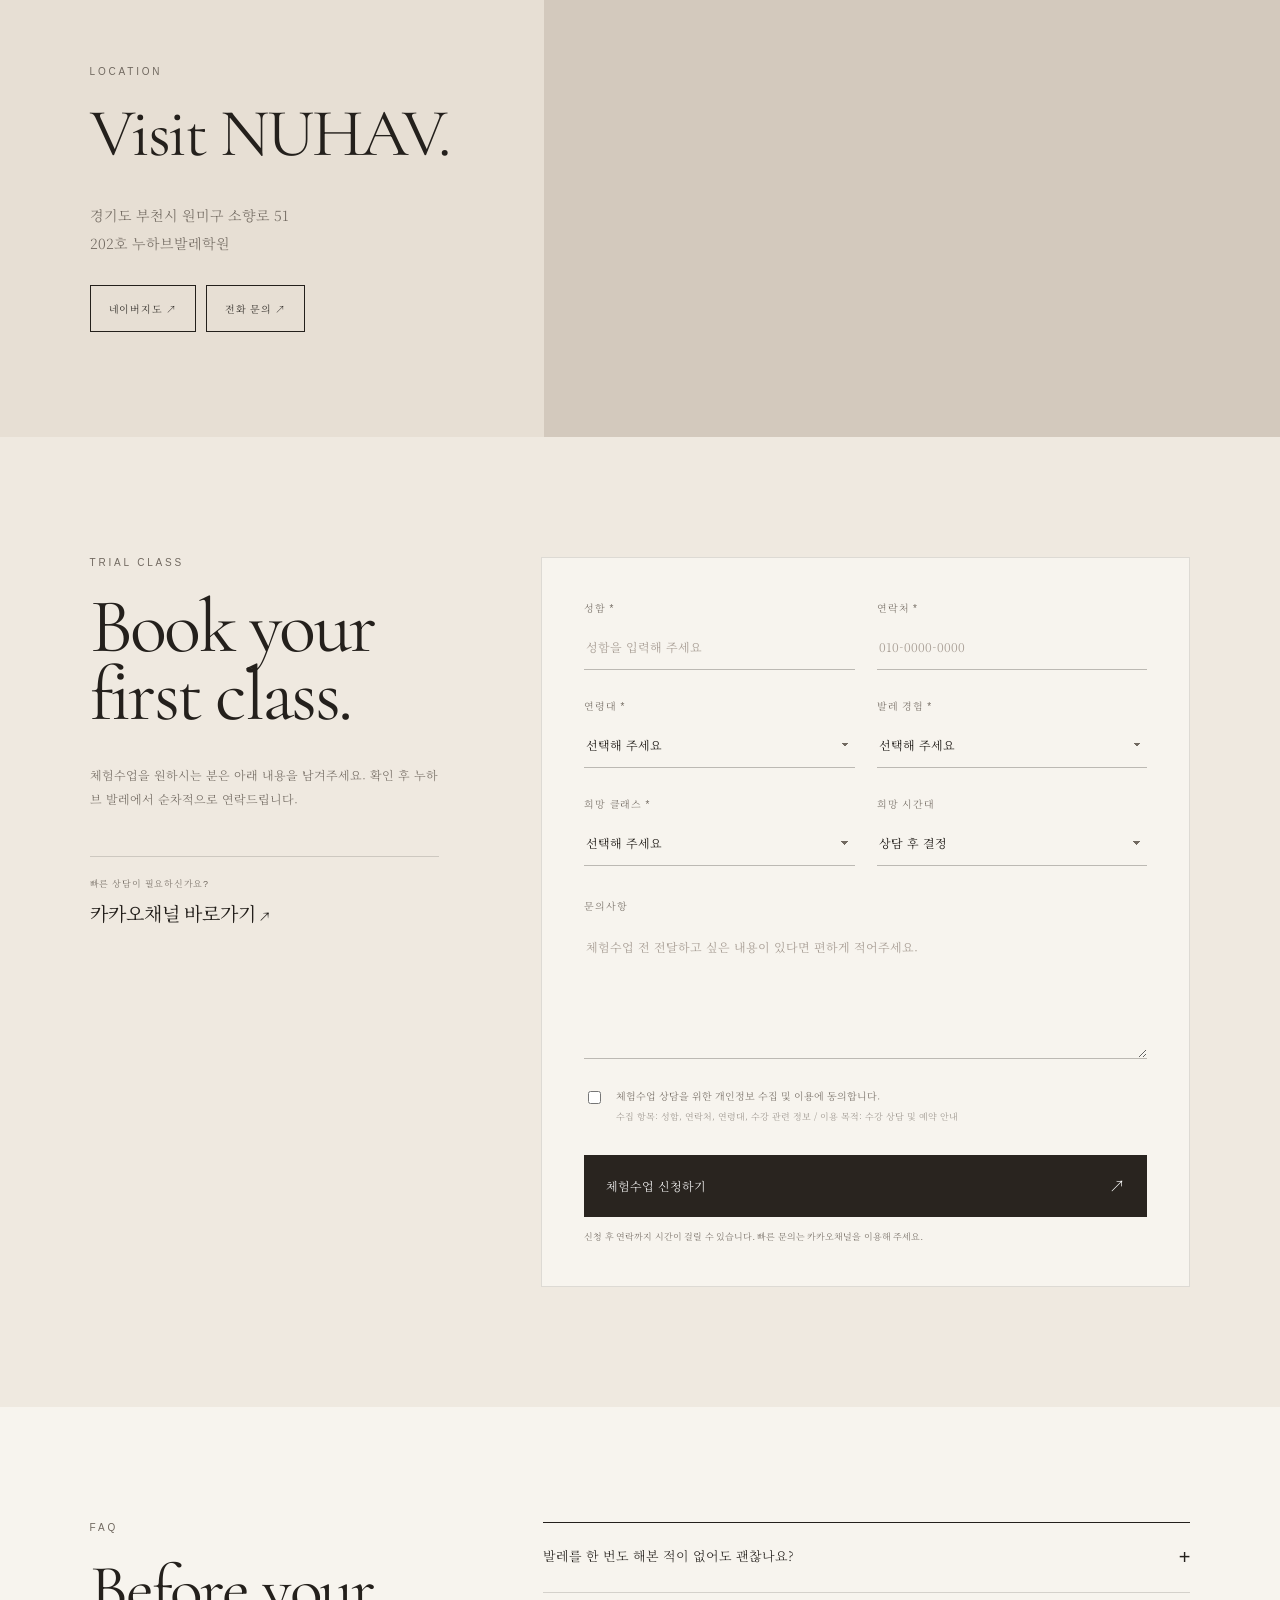
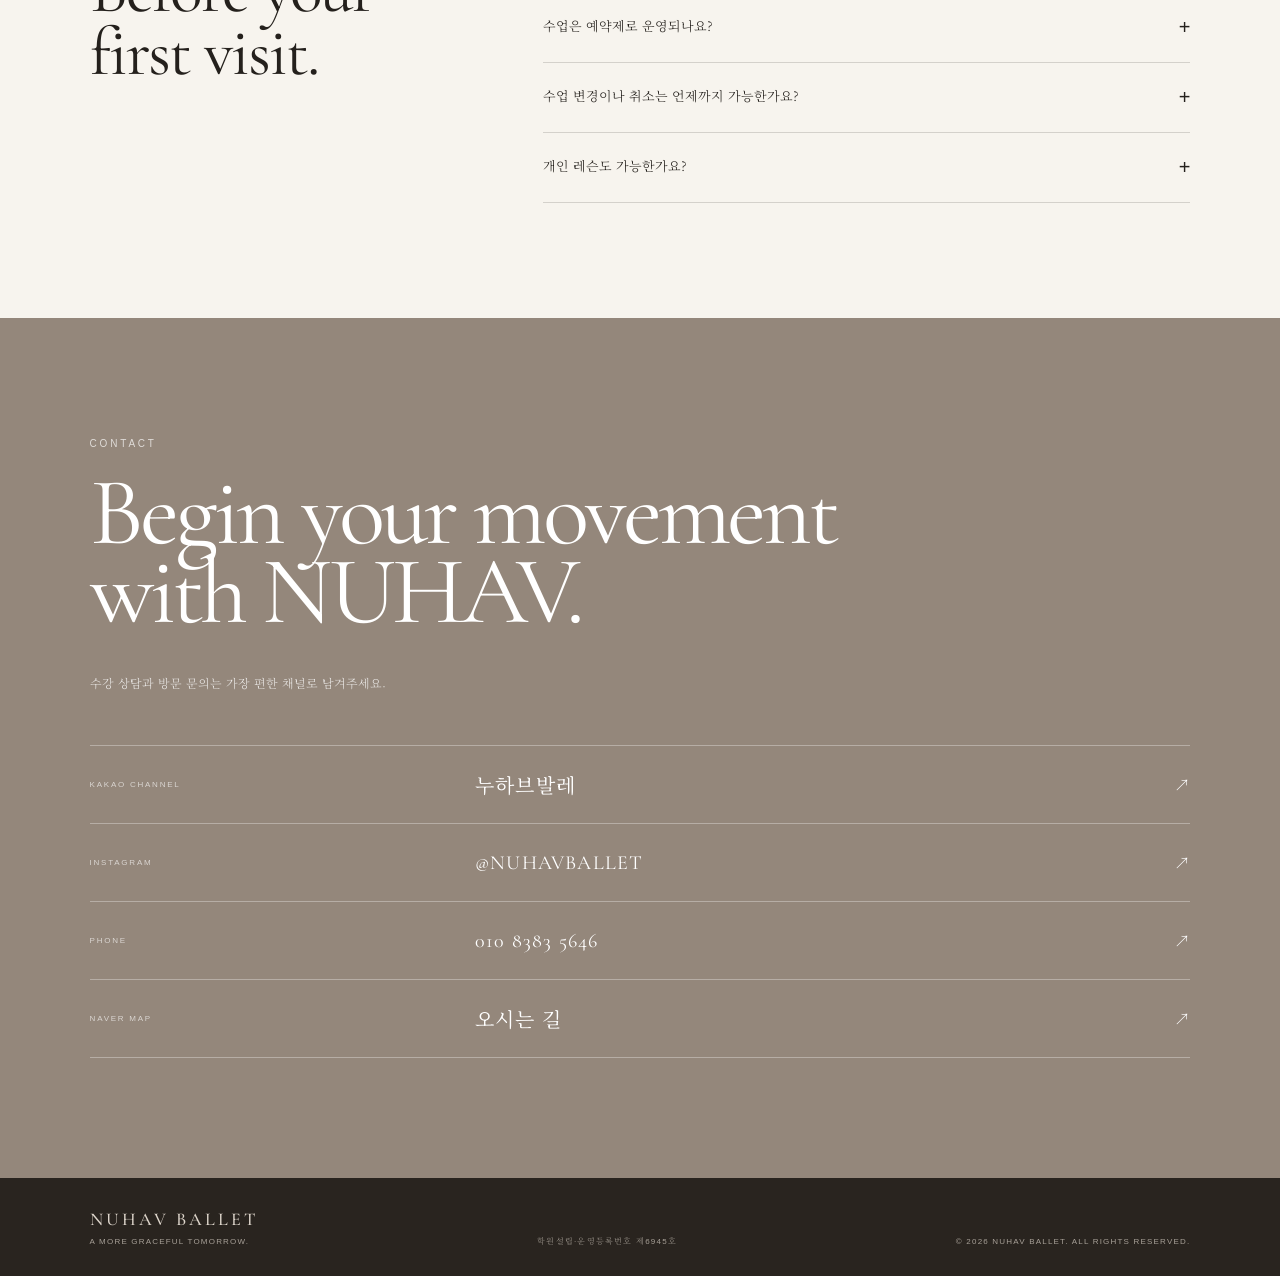
==== commit c77c6ddd: "Update index.html" ====
--- a/index.html
+++ b/index.html
@@ -300,13 +300,13 @@
       <form class="trial-form reveal"
             name="trial-class"
             method="POST"
-            data-netlify="true"
-            netlify-honeypot="bot-field"
-            action="thanks.html">
-        <input type="hidden" name="form-name" value="trial-class">
-        <p class="hidden-field">
-          <label>Don’t fill this out: <input name="bot-field"></label>
-        </p>
+            
+            
+            action="https://formspree.io/f/xaenwlpa">
+        <input type="hidden" name="_subject" value="NUHAV BALLET 체험수업 신청">
+        
+          
+        
 
         <div class="form-grid">
           <label class="field">
--- a/style.css
+++ b/style.css
@@ -137,7 +137,7 @@
 .step h3{font:500 25px "Noto Serif KR",serif;margin:42px 0 18px}
 .step p{font-family:"Noto Serif KR",serif;font-size:11px;line-height:1.9;color:var(--muted);max-width:310px}
 
-.location-section{display:grid;grid-template-columns:.85fr 1.15fr;min-height:620px;background:#e7dfd4}
+.location-section{display:grid;grid-template-columns:.85fr 1.15fr;min-height:430px;background:#e7dfd4}
 .location-copy{padding:105px 7vw;display:flex;flex-direction:column;justify-content:center}
 .location-address{font-family:"Noto Serif KR",serif;font-size:14px;line-height:2;color:var(--muted);margin:36px 0 28px}
 .location-buttons{display:flex;gap:10px;flex-wrap:wrap}
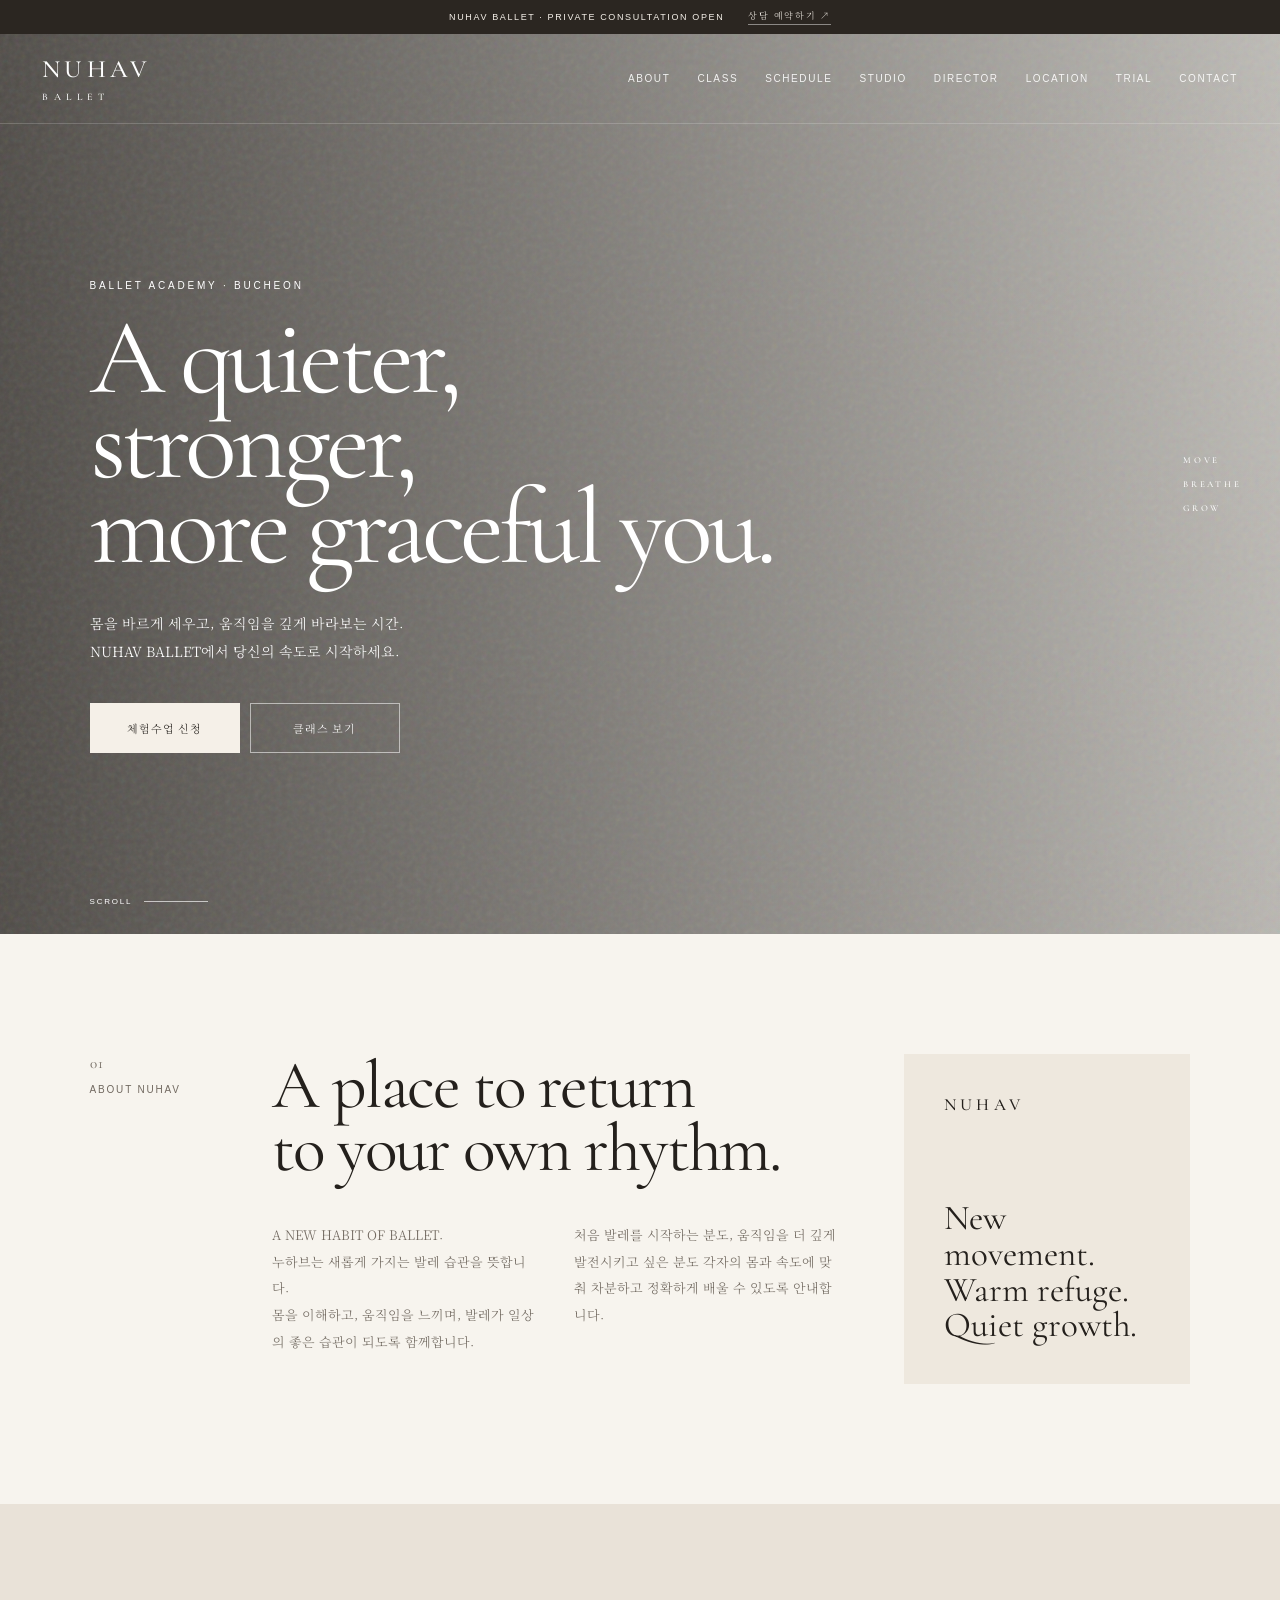
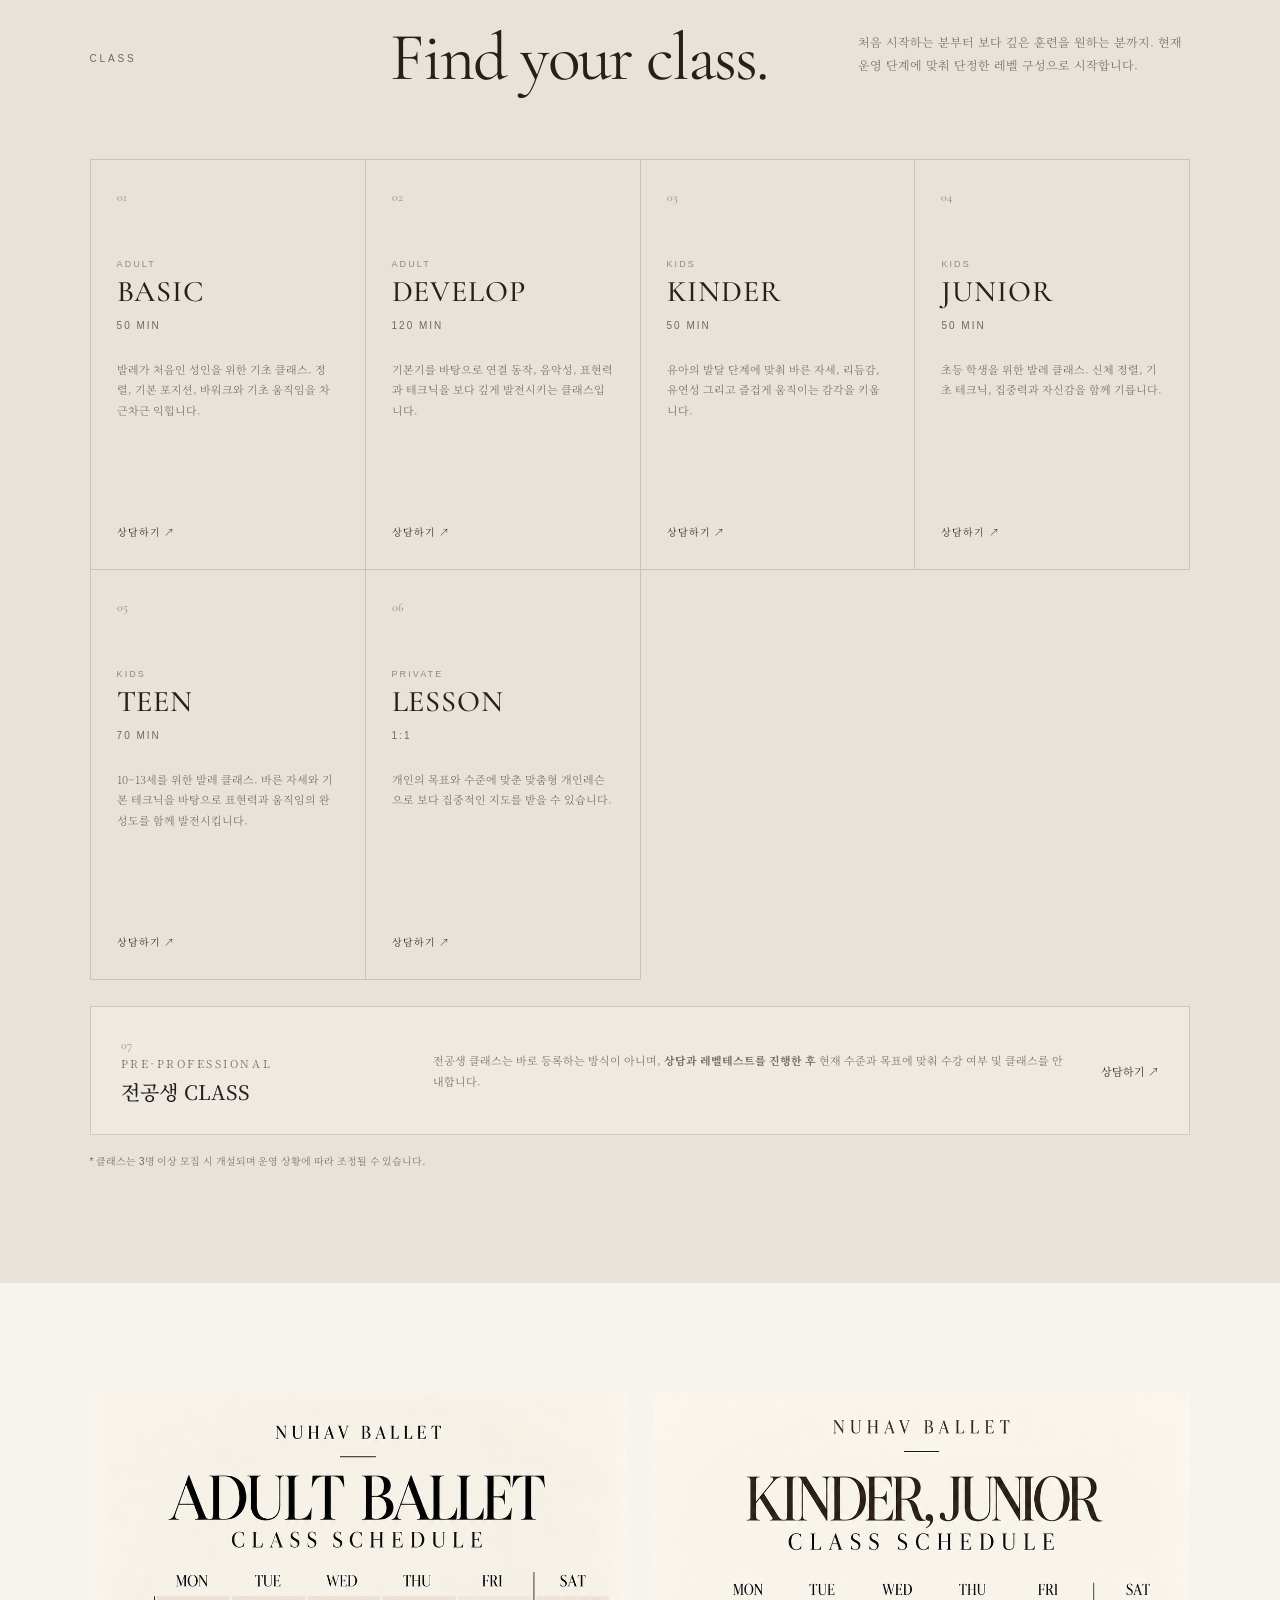
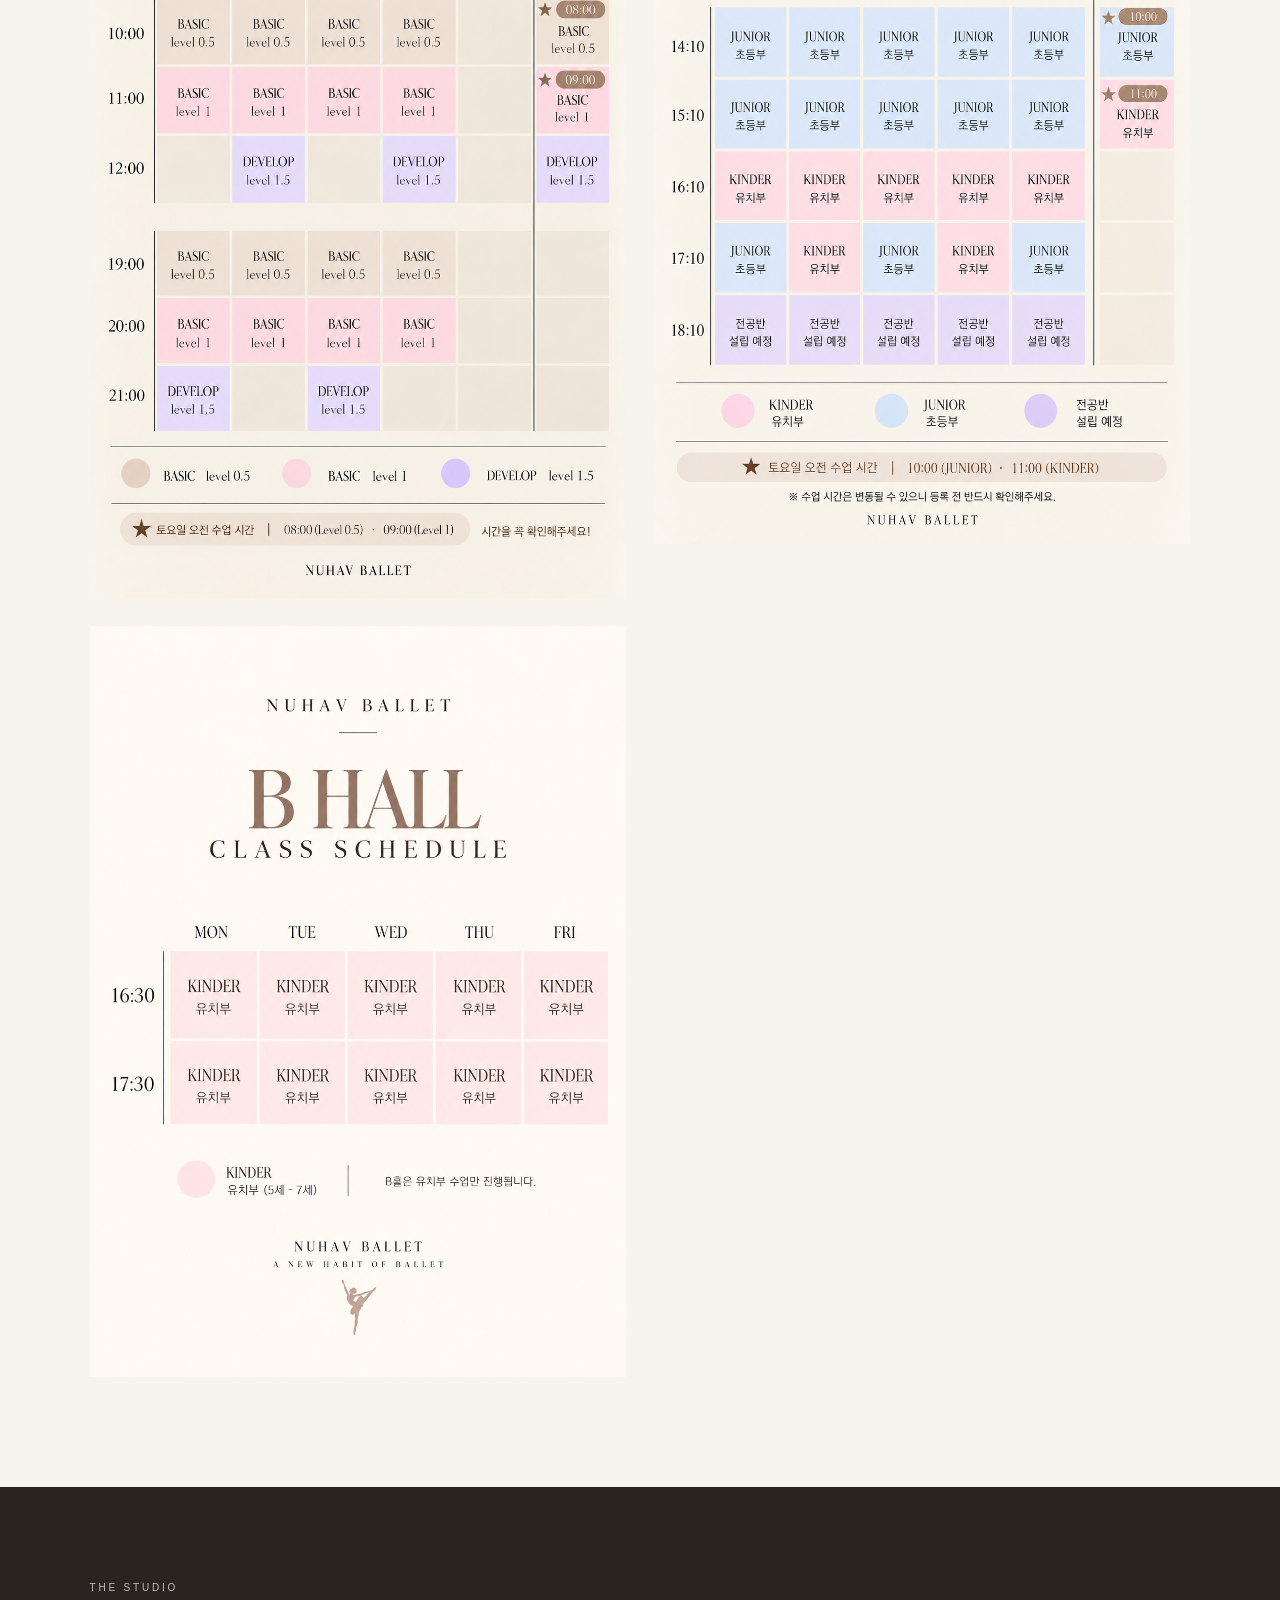
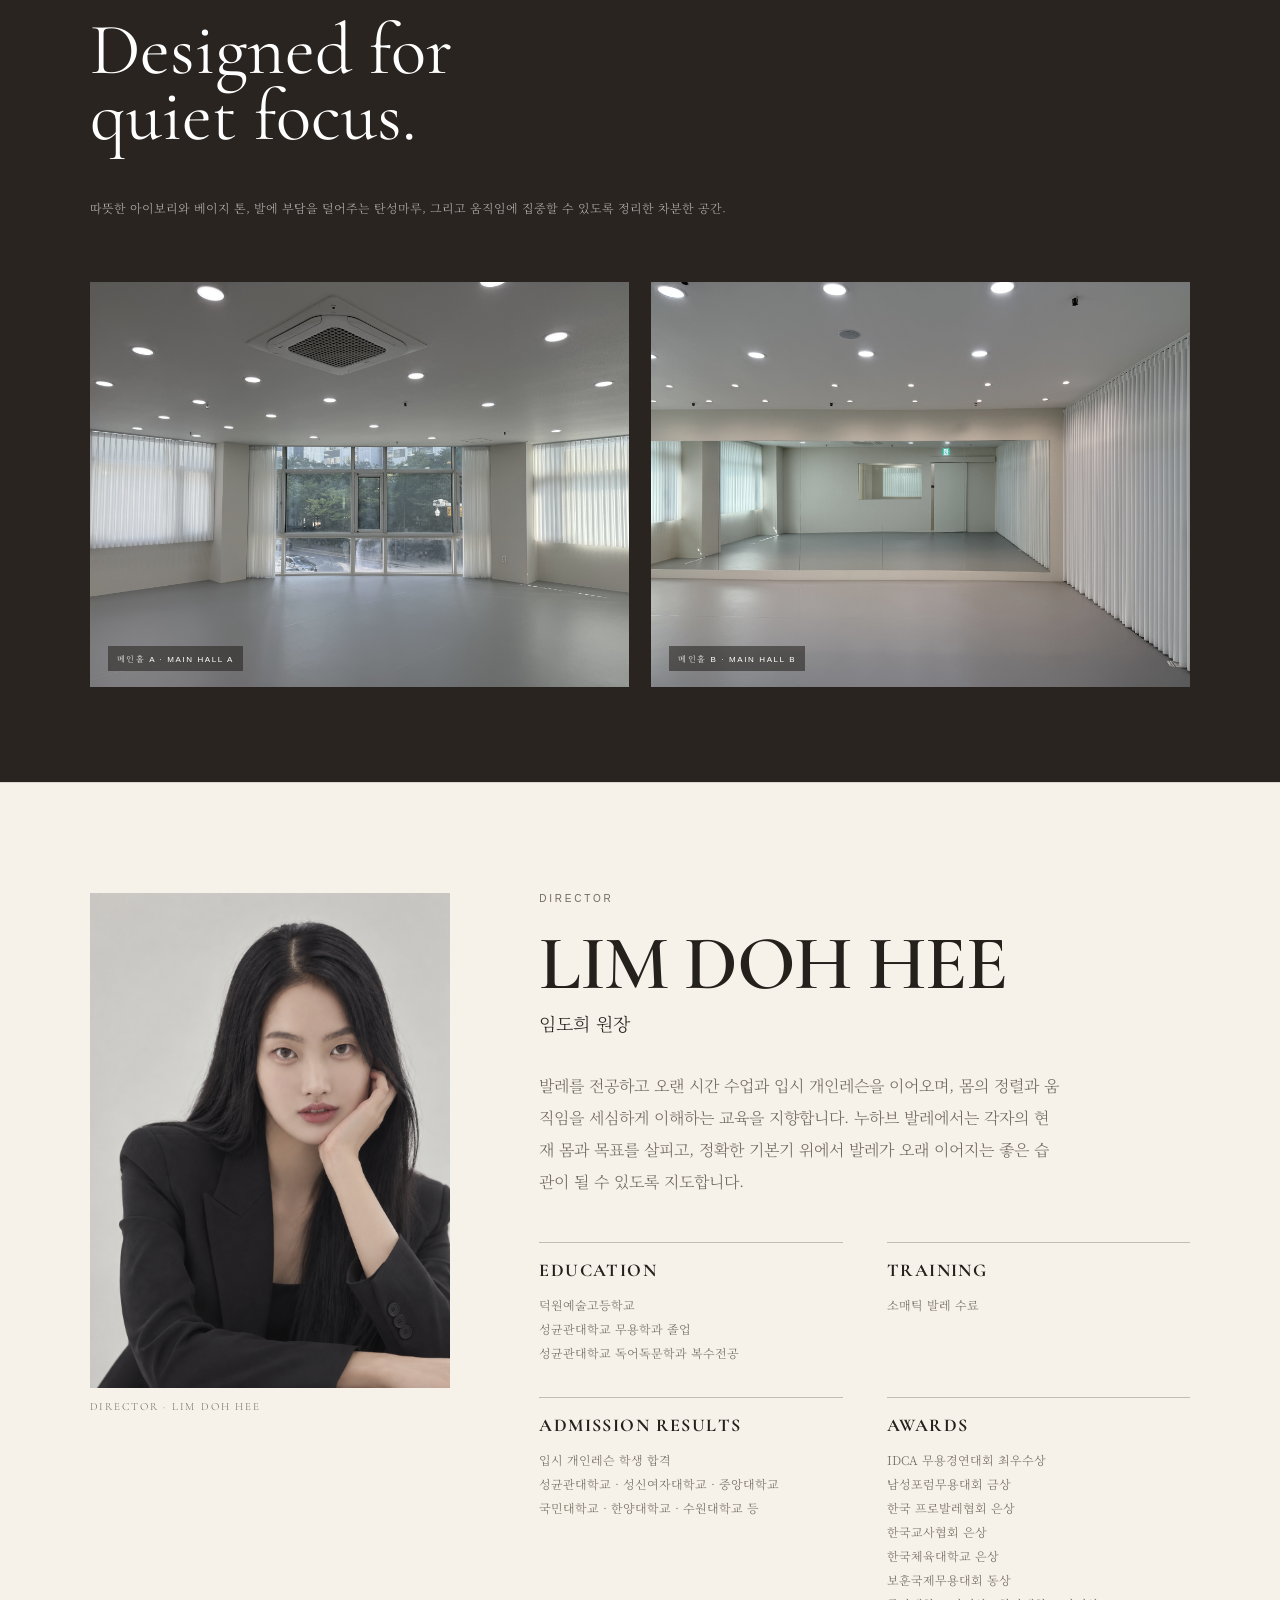
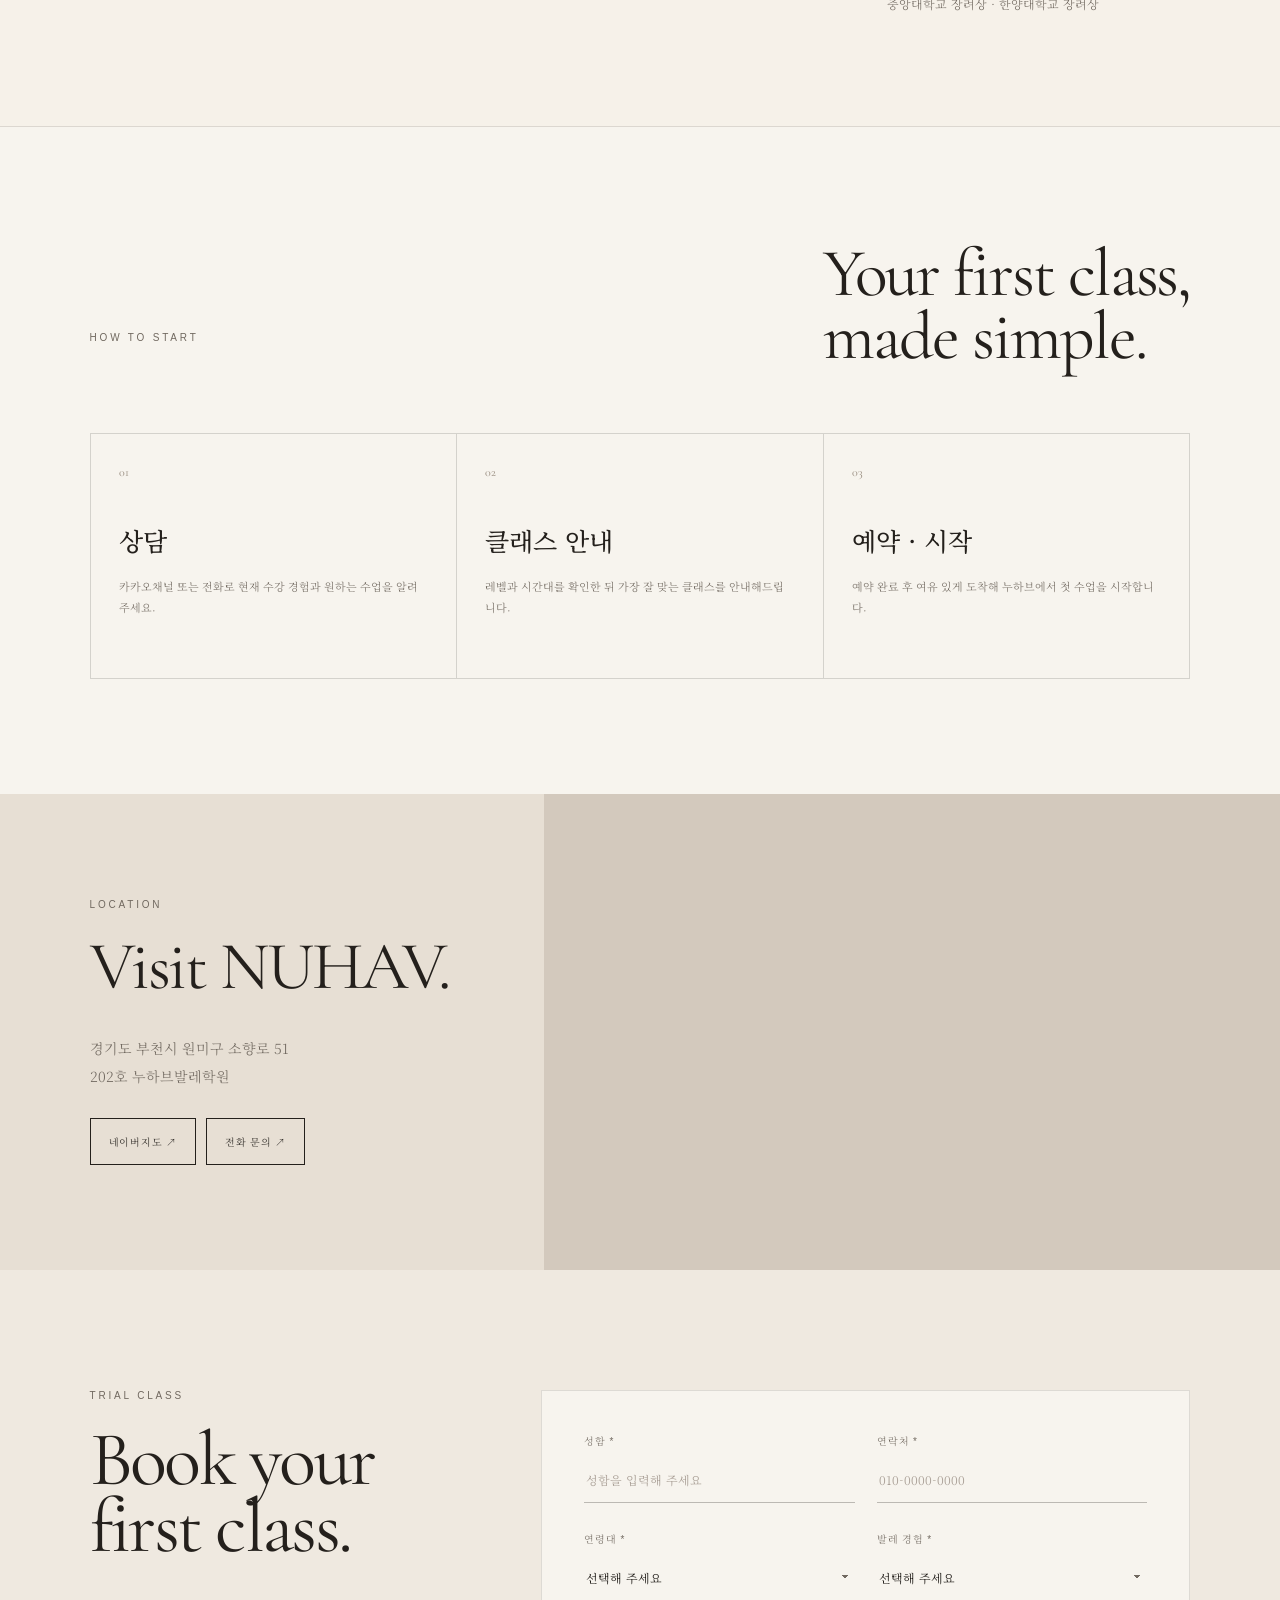
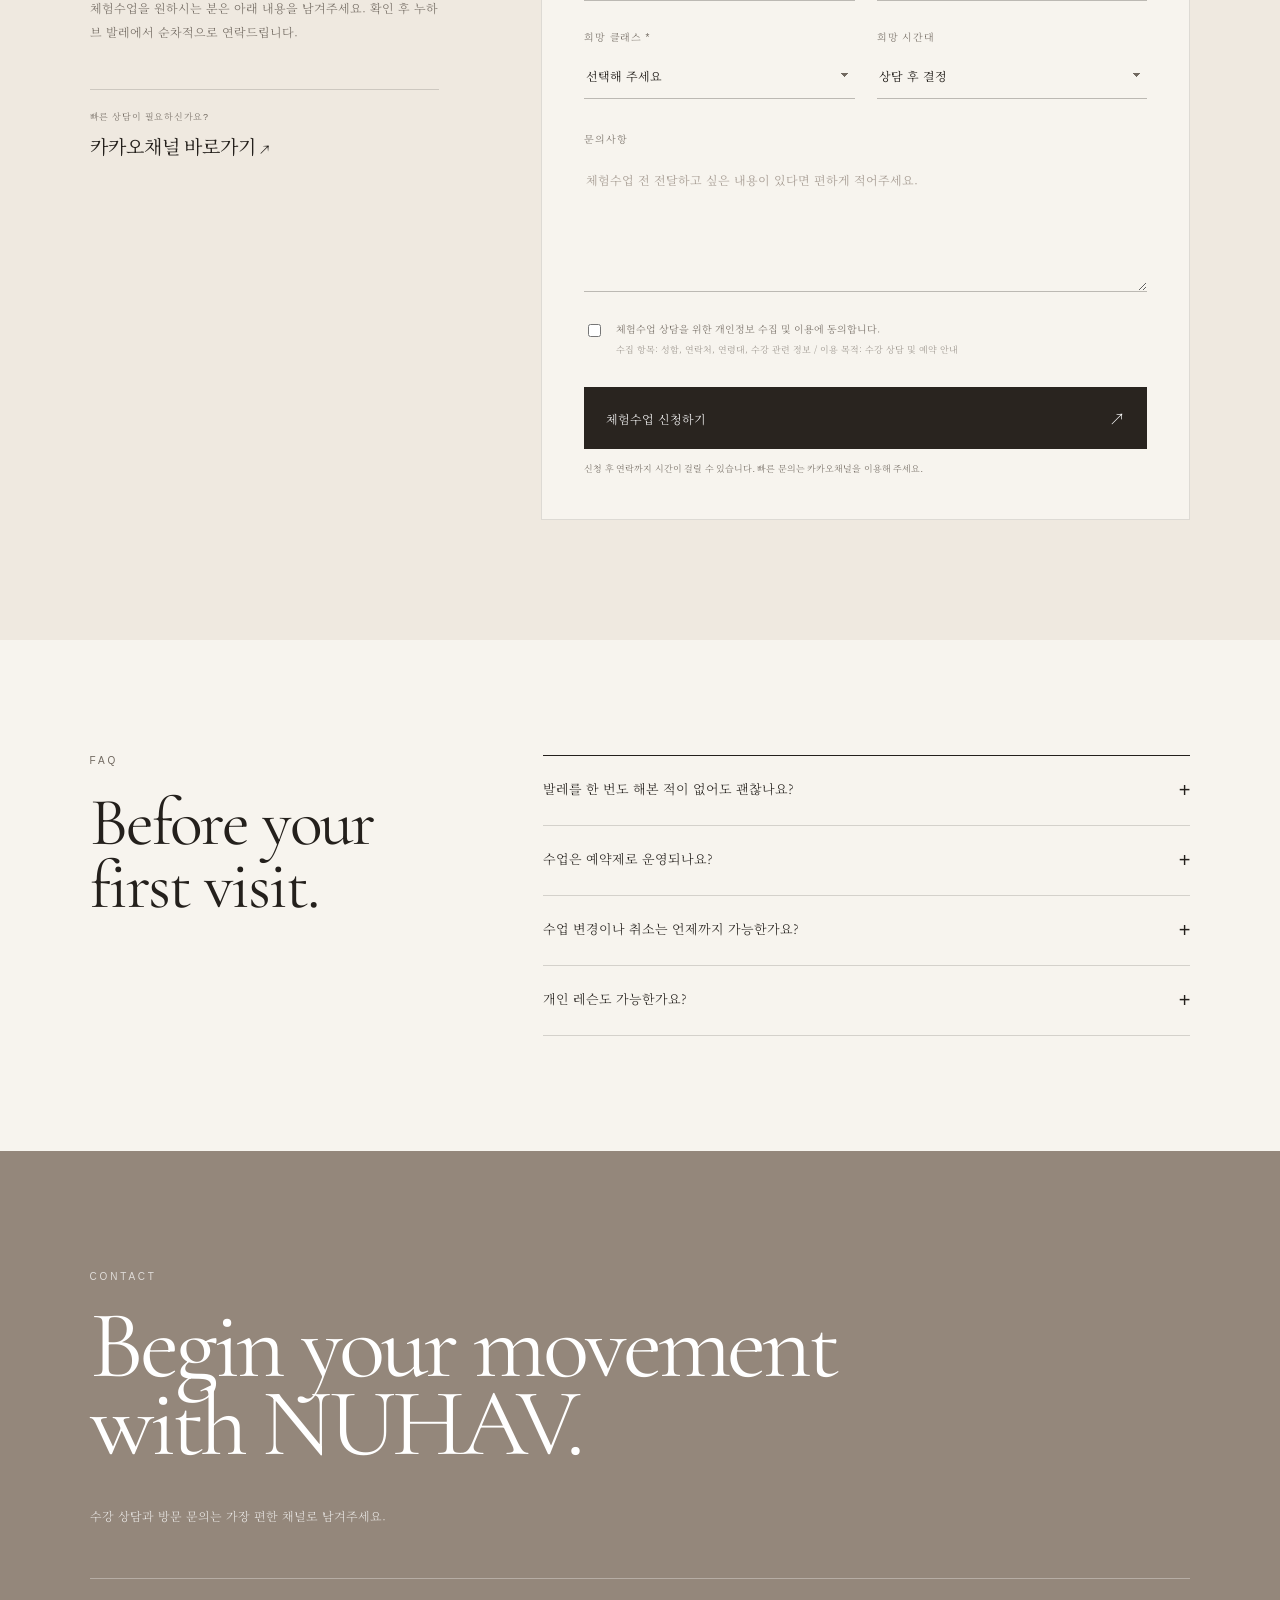
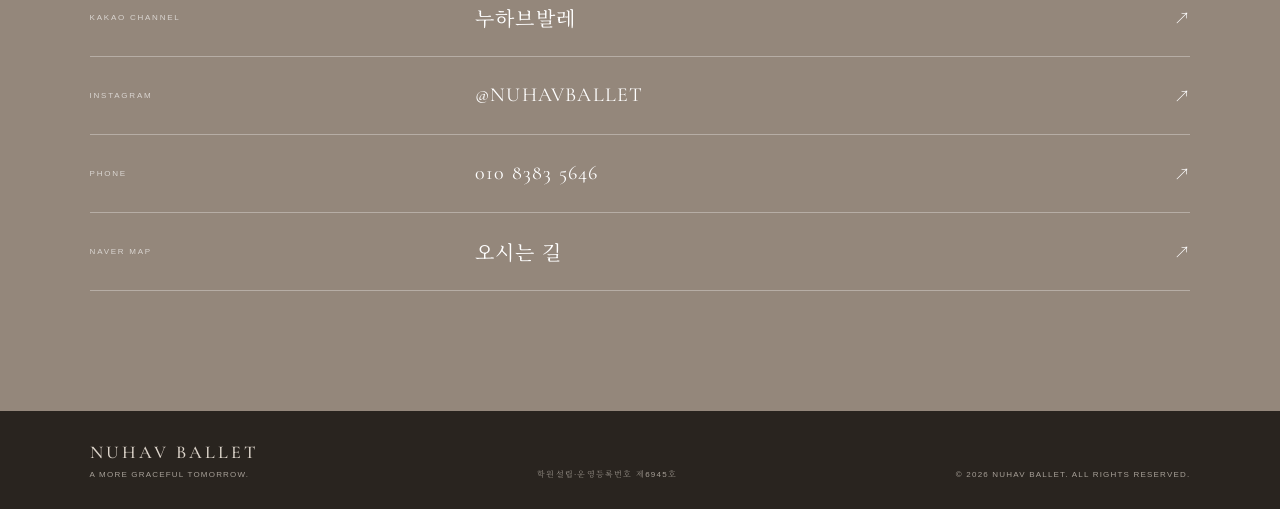
==== commit 1277034f: "Update index.html" ====
--- a/index.html
+++ b/index.html
@@ -17,6 +17,7 @@
   <link rel="preconnect" href="https://fonts.googleapis.com">
   <link rel="preconnect" href="https://fonts.gstatic.com" crossorigin>
   <link href="https://fonts.googleapis.com/css2?family=Cormorant+Garamond:wght@400;500;600&family=Noto+Serif+KR:wght@300;400;500&display=swap" rel="stylesheet">
+  <link rel="icon" type="image/png" href="/favicon.png">
 <link rel="stylesheet" href="style.css" />
   <script type="text/javascript" src="https://oapi.map.naver.com/openapi/v3/maps.js?ncpKeyId=sniwyffttx"></script>
 </head>
@@ -193,6 +194,7 @@
   <div class="schedule-image-grid reveal">
     <img src="schedule_adult.png" alt="Adult Ballet Class Schedule">
     <img src="schedule_kids.png" alt="Kinder Junior Teen Class Schedule">
+    <img src="schedule_b_hall.png" alt="B Hall Kinder Class Schedule">
   </div>
 </section>
 
